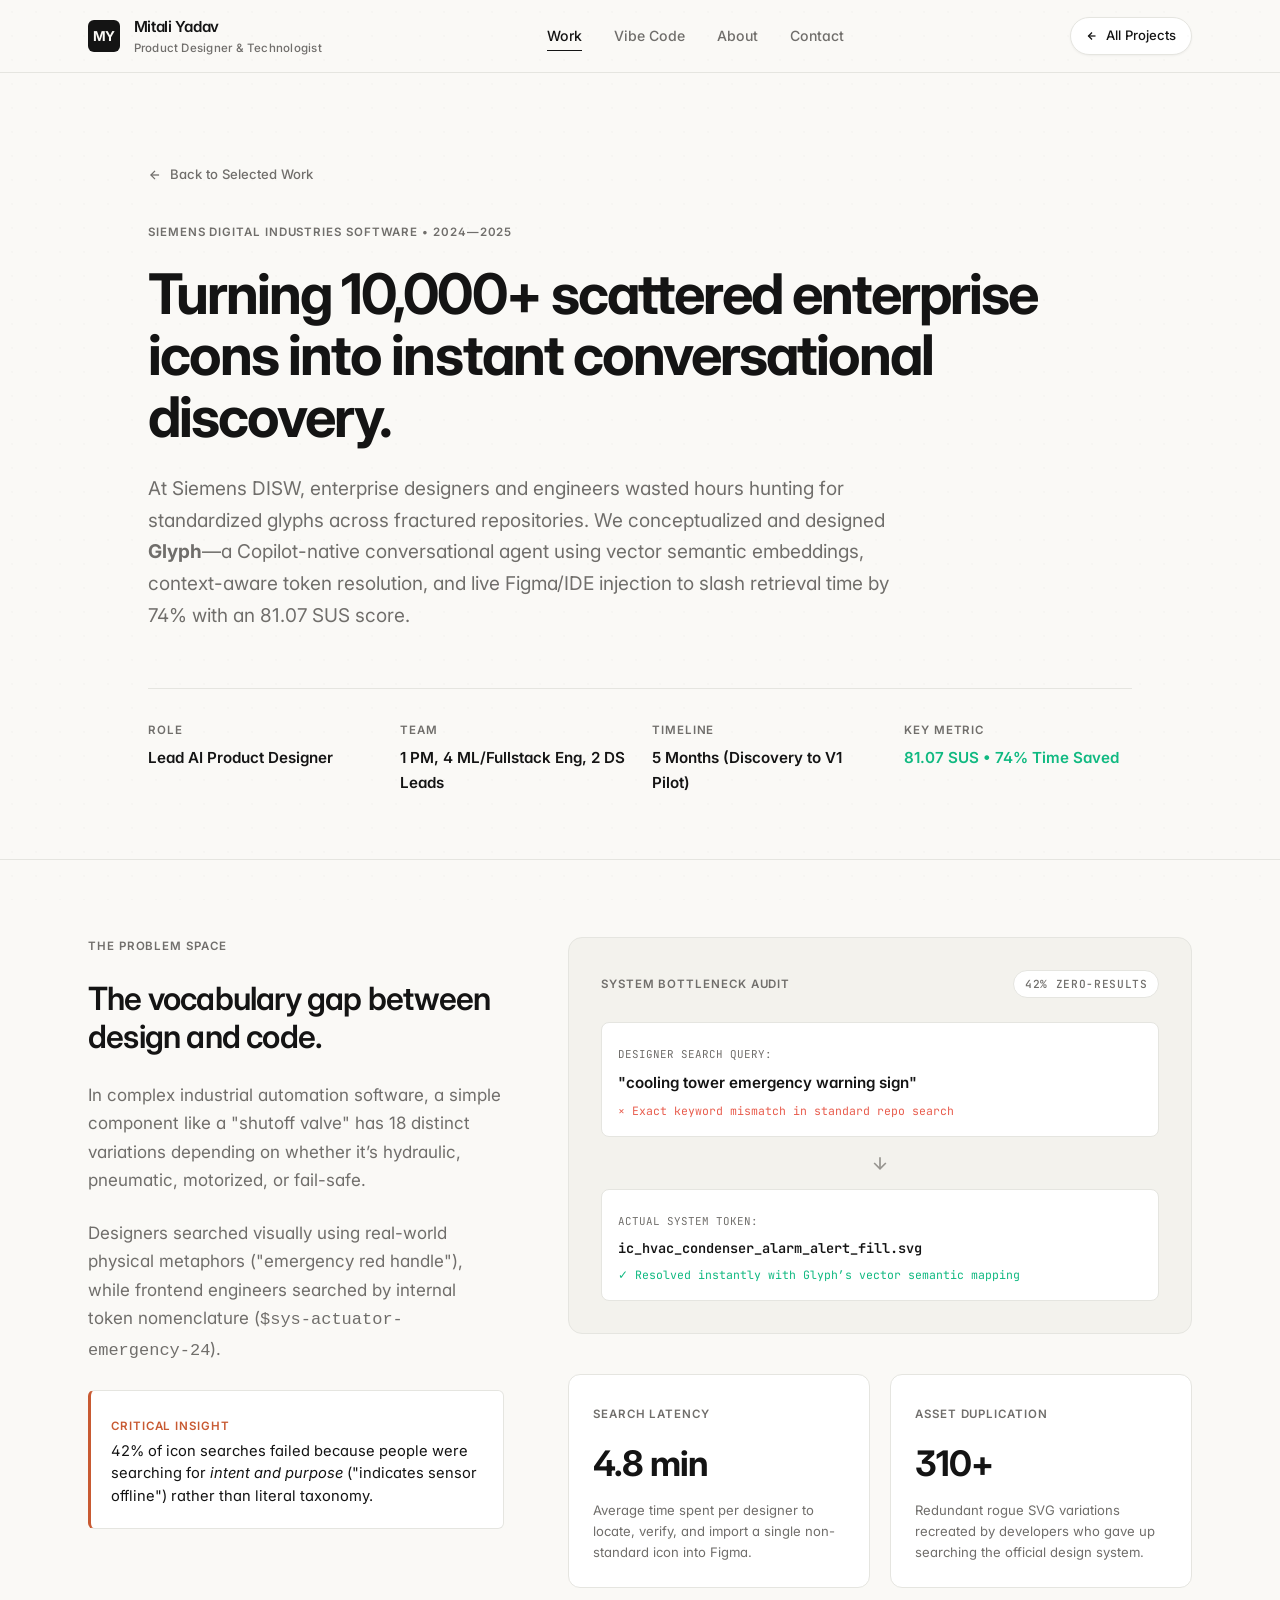
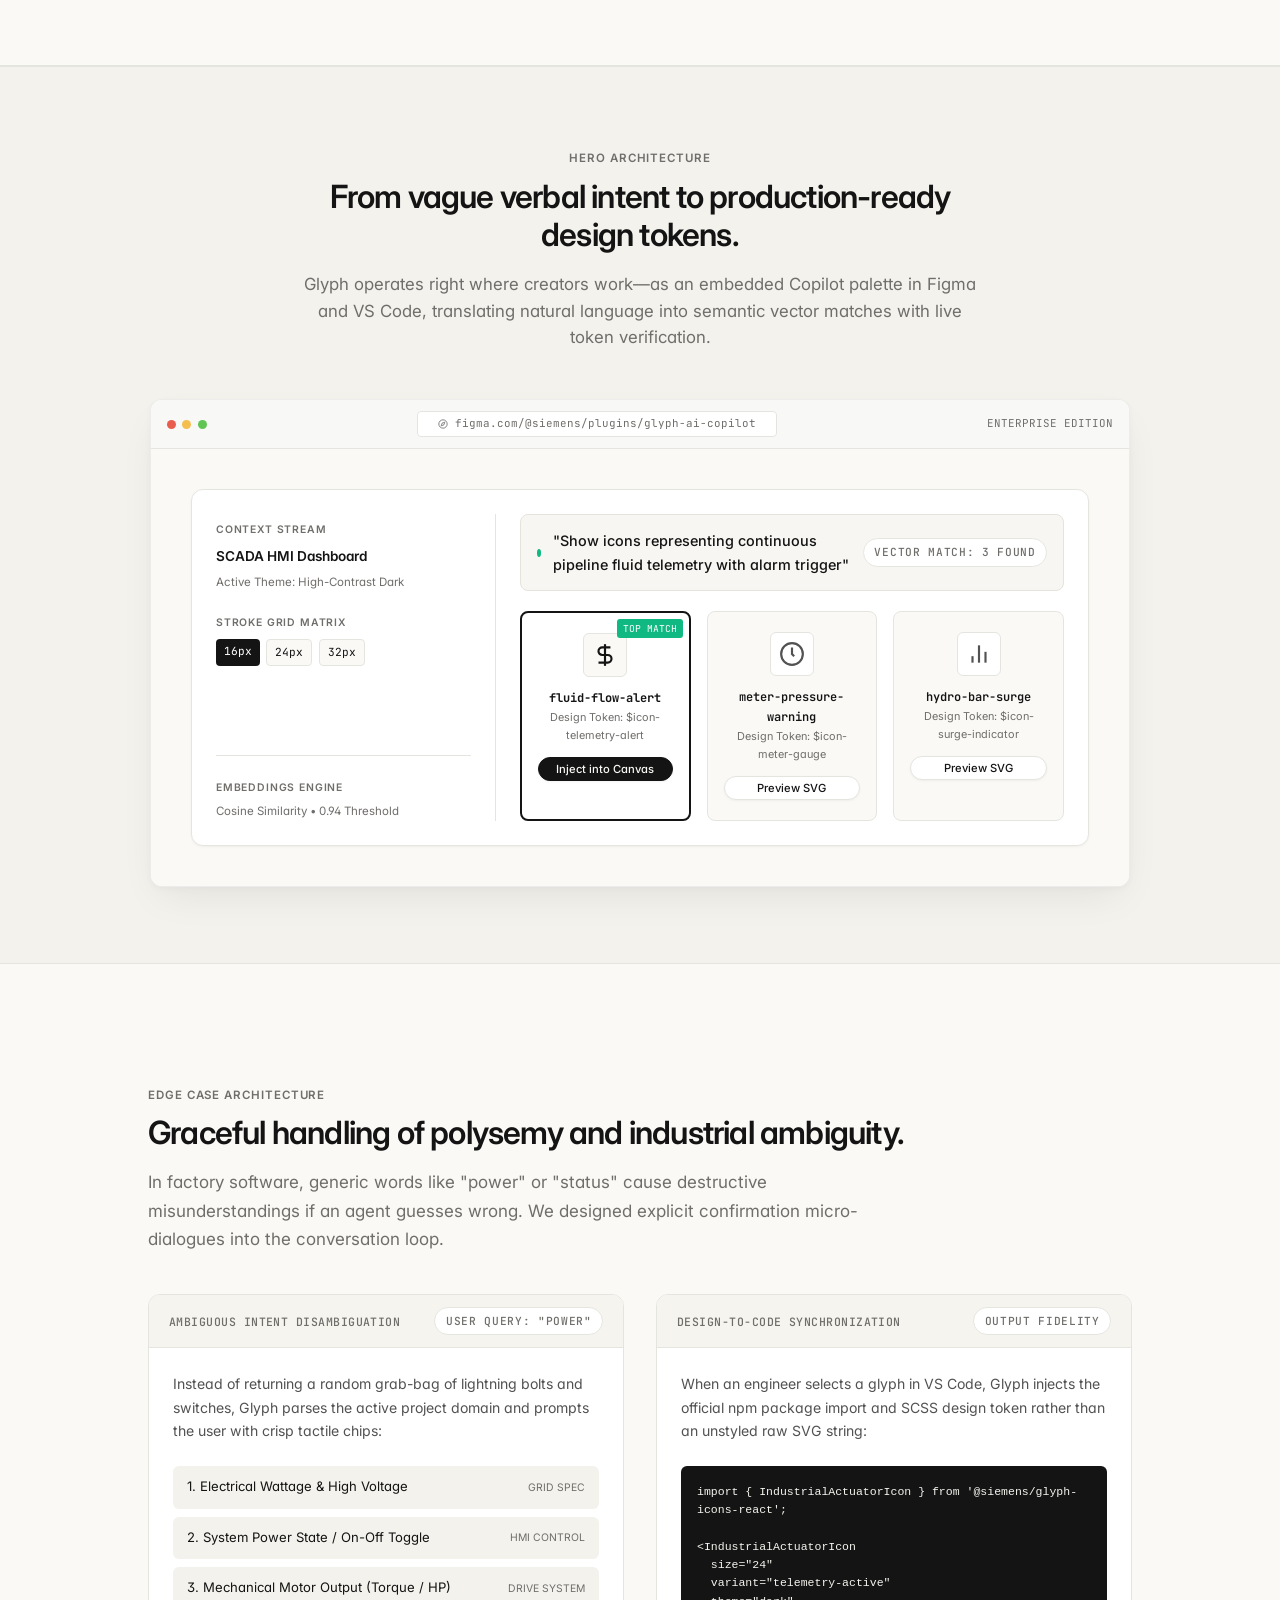
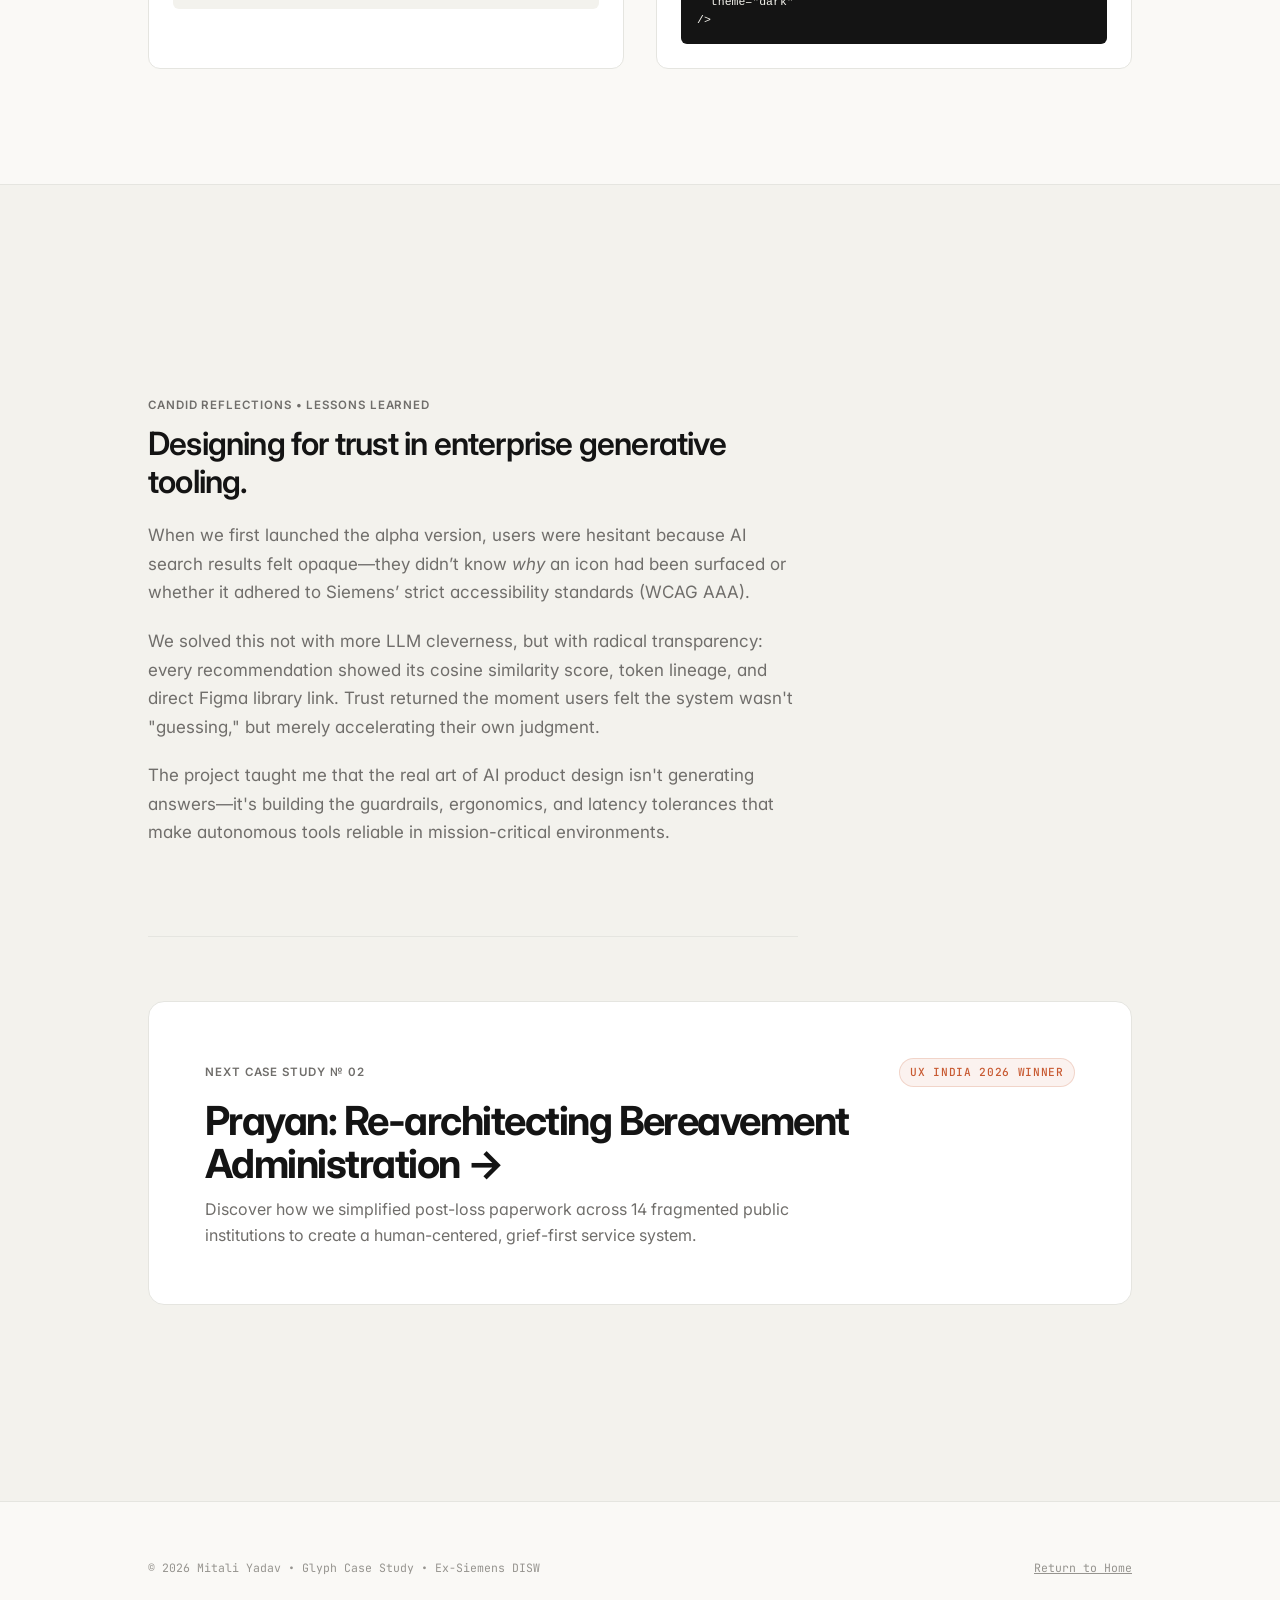
==== glyph.html @ 3bcb95fa "Initial commit: Portfolio website with projects and case studies" ====
<!DOCTYPE html>
<html lang="en">
<head>
  <meta charset="UTF-8">
  <meta name="viewport" content="width=device-width, initial-scale=1.0">
  <title>Glyph: AI Icon Discovery Agent — Mitali Yadav</title>
  <meta name="description" content="Editorial case study on Glyph — an enterprise conversational AI agent for Siemens Digital Industries Software design systems.">
  <link rel="stylesheet" href="styles.css">
  <link rel="preconnect" href="https://fonts.googleapis.com">
  <link rel="preconnect" href="https://fonts.gstatic.com" crossorigin>
</head>
<body>

  <!-- Site Header -->
  <header class="site-header">
    <div class="container nav-inner">
      <a href="index.html" class="brand" aria-label="Mitali Yadav Home">
        <div class="brand-monogram">MY</div>
        <div class="brand-details">
          <span class="brand-name">Mitali Yadav</span>
          <span class="brand-role">Product Designer &amp; Technologist</span>
        </div>
      </a>

      <nav aria-label="Main Navigation">
        <ul class="nav-links">
          <li><a href="index.html#work" class="nav-link active">Work</a></li>
          <li><a href="index.html#prototypes" class="nav-link">Vibe Code</a></li>
          <li><a href="index.html#about" class="nav-link">About</a></li>
          <li><a href="index.html#contact" class="nav-link">Contact</a></li>
        </ul>
      </nav>

      <div class="nav-cta-group">
        <a href="index.html#work" class="btn-pill">
          <svg width="12" height="12" viewBox="0 0 24 24" fill="none" stroke="currentColor" stroke-width="2.5"><path d="M19 12H5"></path><path d="M12 19l-7-7 7-7"></path></svg>
          All Projects
        </a>
      </div>
    </div>
  </header>

  <main>
    <!-- ========================================================================
         CASE STUDY HERO (Editorial Launch Story)
         ======================================================================== -->
    <section class="cs-hero">
      <div class="container-narrow">
        <a href="index.html#work" class="cs-breadcrumb">
          <svg width="14" height="14" viewBox="0 0 24 24" fill="none" stroke="currentColor" stroke-width="2.2"><path d="M19 12H5"></path><path d="M12 19l-7-7 7-7"></path></svg>
          Back to Selected Work
        </a>

        <div style="margin-bottom: 1.25rem;">
          <span class="micro-label">SIEMENS DIGITAL INDUSTRIES SOFTWARE &bull; 2024—2025</span>
        </div>

        <h1 class="case-study-title" style="margin-bottom: 1.5rem;">
          Turning 10,000+ scattered enterprise icons into instant conversational discovery.
        </h1>

        <p class="body-lead" style="color: var(--ink-secondary);">
          At Siemens DISW, enterprise designers and engineers wasted hours hunting for standardized glyphs across fractured repositories. 
          We conceptualized and designed <strong>Glyph</strong>—a Copilot-native conversational agent using vector semantic embeddings, 
          context-aware token resolution, and live Figma/IDE injection to slash retrieval time by 74% with an 81.07 SUS score.
        </p>

        <!-- Clean Metadata Strip -->
        <div class="cs-metadata-grid">
          <div class="cs-meta-cell">
            <span class="micro-label">Role</span>
            <span style="font-weight: 600; font-size: 0.95rem;">Lead AI Product Designer</span>
          </div>
          <div class="cs-meta-cell">
            <span class="micro-label">Team</span>
            <span style="font-weight: 600; font-size: 0.95rem;">1 PM, 4 ML/Fullstack Eng, 2 DS Leads</span>
          </div>
          <div class="cs-meta-cell">
            <span class="micro-label">Timeline</span>
            <span style="font-weight: 600; font-size: 0.95rem;">5 Months (Discovery to V1 Pilot)</span>
          </div>
          <div class="cs-meta-cell">
            <span class="micro-label">Key Metric</span>
            <span style="font-weight: 600; font-size: 0.95rem; color: #10B981;">81.07 SUS &bull; 74% Time Saved</span>
          </div>
        </div>
      </div>
    </section>

    <!-- ========================================================================
         40/60 STICKY SPLIT: THE ANATOMY OF SEARCH FRICTION
         ======================================================================== -->
    <section class="editorial-split-section">
      <div class="container">
        <div class="editorial-split-grid">
          <!-- Left Column (40%): Sticky Narrative -->
          <div class="split-sticky-narrative">
            <span class="micro-label">The Problem Space</span>
            <h2 class="section-title">The vocabulary gap between design and code.</h2>
            <p class="body-text" style="color: var(--ink-secondary);">
              In complex industrial automation software, a simple component like a "shutoff valve" has 18 distinct variations depending on whether it’s hydraulic, pneumatic, motorized, or fail-safe.
            </p>
            <p class="body-text" style="color: var(--ink-secondary);">
              Designers searched visually using real-world physical metaphors ("emergency red handle"), while frontend engineers searched by internal token nomenclature (<code>$sys-actuator-emergency-24</code>).
            </p>
            <div style="background: var(--surface); border: 1px solid var(--stroke-hairline); border-left: 3px solid var(--accent-terracotta); padding: 1.25rem; border-radius: 6px;">
              <span class="micro-label" style="color: var(--accent-terracotta); margin-bottom: 0.25rem;">CRITICAL INSIGHT</span>
              <p style="font-size: 0.92rem; color: var(--ink-primary); line-height: 1.55;">
                42% of icon searches failed because people were searching for <em>intent and purpose</em> ("indicates sensor offline") rather than literal taxonomy.
              </p>
            </div>
          </div>

          <!-- Right Column (60%): Visual Stream -->
          <div class="split-visual-stream">
            <!-- Visual Card 1: Disconnect Diagram -->
            <div style="background: var(--canvas-alt); border: 1px solid var(--stroke-hairline); border-radius: 14px; padding: 2rem;">
              <div style="display: flex; justify-content: space-between; align-items: center; margin-bottom: 1.5rem;">
                <span class="micro-label">SYSTEM BOTTLENECK AUDIT</span>
                <span class="micro-tag" style="background:#FFF;">42% ZERO-RESULTS</span>
              </div>

              <!-- Graphic Flow of Search Disconnect -->
              <div style="display: flex; flex-direction: column; gap: 1rem;">
                <div style="background: #FFFFFF; border: 1px solid var(--stroke-hairline); border-radius: 8px; padding: 1rem;">
                  <span style="font-family: var(--font-mono); font-size: 0.68rem; color: #706E6B;">DESIGNER SEARCH QUERY:</span>
                  <div style="font-size: 0.95rem; font-weight: 600; color: #141414; margin-top: 0.25rem;">"cooling tower emergency warning sign"</div>
                  <div style="font-family: var(--font-mono); font-size: 0.72rem; color: #E85D4E; margin-top: 0.4rem;">&times; Exact keyword mismatch in standard repo search</div>
                </div>

                <div style="text-align: center; color: var(--ink-tertiary);">
                  <svg width="20" height="20" viewBox="0 0 24 24" fill="none" stroke="currentColor" stroke-width="2" style="margin: 0 auto;"><path d="M12 5v14"></path><path d="M19 12l-7 7-7-7"></path></svg>
                </div>

                <div style="background: #FFFFFF; border: 1px solid var(--stroke-hairline); border-radius: 8px; padding: 1rem;">
                  <span style="font-family: var(--font-mono); font-size: 0.68rem; color: #706E6B;">ACTUAL SYSTEM TOKEN:</span>
                  <div style="font-family: var(--font-mono); font-size: 0.85rem; font-weight: 600; color: #141414; margin-top: 0.25rem;">ic_hvac_condenser_alarm_alert_fill.svg</div>
                  <div style="font-family: var(--font-mono); font-size: 0.72rem; color: #10B981; margin-top: 0.4rem;">&check; Resolved instantly with Glyph’s vector semantic mapping</div>
                </div>
              </div>
            </div>

            <!-- Visual Card 2: Research Numbers -->
            <div style="display: grid; grid-template-columns: 1fr 1fr; gap: 1.25rem;">
              <div style="background: var(--surface); border: 1px solid var(--stroke-hairline); padding: 1.5rem; border-radius: 12px;">
                <span class="micro-label">SEARCH LATENCY</span>
                <div style="font-size: 2.2rem; font-weight: 700; margin: 0.5rem 0; letter-spacing: -0.03em;">4.8 min</div>
                <p class="body-secondary" style="font-size: 0.82rem;">Average time spent per designer to locate, verify, and import a single non-standard icon into Figma.</p>
              </div>

              <div style="background: var(--surface); border: 1px solid var(--stroke-hairline); padding: 1.5rem; border-radius: 12px;">
                <span class="micro-label">ASSET DUPLICATION</span>
                <div style="font-size: 2.2rem; font-weight: 700; margin: 0.5rem 0; letter-spacing: -0.03em;">310+</div>
                <p class="body-secondary" style="font-size: 0.82rem;">Redundant rogue SVG variations recreated by developers who gave up searching the official design system.</p>
              </div>
            </div>
          </div>
        </div>
      </div>
    </section>

    <!-- ========================================================================
         WIDE CINEMATIC SHOWCASE: THE GLYPH CONVERSATIONAL WORKFLOW
         ======================================================================== -->
    <section class="cinematic-showcase">
      <div class="container">
        <div style="text-align: center; max-width: 68ch; margin: 0 auto 3rem auto;">
          <span class="micro-label">HERO ARCHITECTURE</span>
          <h2 class="section-title" style="margin-top: 0.5rem; margin-bottom: 1rem;">
            From vague verbal intent to production-ready design tokens.
          </h2>
          <p class="body-secondary" style="font-size: 1.05rem;">
            Glyph operates right where creators work—as an embedded Copilot palette in Figma and VS Code, translating natural language into semantic vector matches with live token verification.
          </p>
        </div>

        <!-- Ultra Tactile Desktop Interface Showcase -->
        <div class="mockup-canvas" style="max-width: 980px; margin: 0 auto;">
          <div class="mockup-header-bar">
            <div class="mockup-controls">
              <span class="mockup-dot" style="background:#E85D4E;"></span>
              <span class="mockup-dot" style="background:#F4BF4F;"></span>
              <span class="mockup-dot" style="background:#61C554;"></span>
            </div>
            <div class="mockup-address">
              <svg width="10" height="10" viewBox="0 0 24 24" fill="none" stroke="currentColor" stroke-width="2"><circle cx="12" cy="12" r="10"></circle><polygon points="16.24 7.76 14.12 14.12 7.76 16.24 9.88 9.88 16.24 7.76"></polygon></svg>
              figma.com/@siemens/plugins/glyph-ai-copilot
            </div>
            <span class="micro-mono" style="font-family: var(--font-mono); font-size: 0.68rem; color: #706E6B;">ENTERPRISE EDITION</span>
          </div>

          <div class="mockup-body" style="padding: 2.5rem; background: #FAF9F6;">
            <!-- App Interior -->
            <div style="display: grid; grid-template-columns: 280px 1fr; gap: 1.5rem; background: #FFFFFF; border: 1px solid var(--stroke-hairline); border-radius: 12px; padding: 1.5rem; box-shadow: var(--shadow-sm);">
              
              <!-- Left Sidebar: Filter & Token Specs -->
              <div style="border-right: 1px solid var(--stroke-hairline); padding-right: 1.5rem; display: flex; flex-direction: column; gap: 1.25rem;">
                <div>
                  <span class="micro-label" style="font-size: 0.65rem;">CONTEXT STREAM</span>
                  <div style="font-size: 0.85rem; font-weight: 600; margin-top: 0.25rem;">SCADA HMI Dashboard</div>
                  <span style="font-size: 0.72rem; color: #706E6B;">Active Theme: High-Contrast Dark</span>
                </div>

                <div style="display: flex; flex-direction: column; gap: 0.5rem;">
                  <span class="micro-label" style="font-size: 0.65rem;">STROKE GRID MATRIX</span>
                  <div style="display: flex; gap: 0.4rem;">
                    <span style="padding: 0.2rem 0.5rem; background: #141414; color: #FFF; border-radius: 4px; font-family: var(--font-mono); font-size: 0.7rem;">16px</span>
                    <span style="padding: 0.2rem 0.5rem; background: #FAF9F6; border: 1px solid var(--stroke-hairline); border-radius: 4px; font-family: var(--font-mono); font-size: 0.7rem;">24px</span>
                    <span style="padding: 0.2rem 0.5rem; background: #FAF9F6; border: 1px solid var(--stroke-hairline); border-radius: 4px; font-family: var(--font-mono); font-size: 0.7rem;">32px</span>
                  </div>
                </div>

                <div style="margin-top: auto; padding-top: 1rem; border-top: 1px solid var(--stroke-hairline);">
                  <span class="micro-label" style="font-size: 0.65rem;">EMBEDDINGS ENGINE</span>
                  <p style="font-size: 0.72rem; color: #706E6B; margin-top: 0.2rem;">Cosine Similarity &bull; 0.94 Threshold</p>
                </div>
              </div>

              <!-- Main Results Canvas -->
              <div style="display: flex; flex-direction: column; gap: 1.25rem;">
                <!-- Conversational Prompt Bar -->
                <div style="background: #F7F6F2; border: 1px solid #E4E3DC; border-radius: 8px; padding: 0.85rem 1rem; display: flex; align-items: center; justify-content: space-between;">
                  <div style="display: flex; align-items: center; gap: 0.75rem;">
                    <span style="width: 8px; height: 8px; border-radius: 50%; background: #10B981;"></span>
                    <span style="font-size: 0.9rem; font-weight: 500;">"Show icons representing continuous pipeline fluid telemetry with alarm trigger"</span>
                  </div>
                  <span class="micro-tag" style="background:#FFF;">Vector Match: 3 Found</span>
                </div>

                <!-- Live Results Row -->
                <div style="display: grid; grid-template-columns: repeat(3, 1fr); gap: 1rem;">
                  <!-- Result 1 -->
                  <div style="background: #FFFFFF; border: 2px solid #141414; border-radius: 8px; padding: 1.25rem 1rem; display: flex; flex-direction: column; align-items: center; text-align: center; gap: 0.75rem; position: relative;">
                    <span style="position: absolute; top: 6px; right: 6px; font-family: var(--font-mono); font-size: 0.6rem; background: #10B981; color: #FFF; padding: 0.1rem 0.35rem; border-radius: 3px;">TOP MATCH</span>
                    <div style="width: 44px; height: 44px; display: grid; place-items: center; background: #FAF9F6; border-radius: 6px; border: 1px solid var(--stroke-hairline);">
                      <svg width="26" height="26" viewBox="0 0 24 24" fill="none" stroke="#141414" stroke-width="2"><path d="M12 2v20"></path><path d="M17 5H9.5a3.5 3.5 0 0 0 0 7h5a3.5 3.5 0 0 1 0 7H6"></path></svg>
                    </div>
                    <div>
                      <div style="font-family: var(--font-mono); font-size: 0.75rem; font-weight: 700;">fluid-flow-alert</div>
                      <div style="font-size: 0.68rem; color: #706E6B;">Design Token: $icon-telemetry-alert</div>
                    </div>
                    <button class="btn-pill btn-pill-dark" style="font-size: 0.7rem; padding: 0.25rem 0.6rem; width: 100%; justify-content: center;">
                      Inject into Canvas
                    </button>
                  </div>

                  <!-- Result 2 -->
                  <div style="background: #FAF9F6; border: 1px solid var(--stroke-hairline); border-radius: 8px; padding: 1.25rem 1rem; display: flex; flex-direction: column; align-items: center; text-align: center; gap: 0.75rem;">
                    <div style="width: 44px; height: 44px; display: grid; place-items: center; background: #FFFFFF; border-radius: 6px; border: 1px solid var(--stroke-hairline);">
                      <svg width="26" height="26" viewBox="0 0 24 24" fill="none" stroke="#525252" stroke-width="2"><circle cx="12" cy="12" r="10"></circle><polyline points="12 6 12 12 14 14"></polyline></svg>
                    </div>
                    <div>
                      <div style="font-family: var(--font-mono); font-size: 0.75rem; font-weight: 600;">meter-pressure-warning</div>
                      <div style="font-size: 0.68rem; color: #706E6B;">Design Token: $icon-meter-gauge</div>
                    </div>
                    <button class="btn-pill" style="font-size: 0.7rem; padding: 0.25rem 0.6rem; width: 100%; justify-content: center;">
                      Preview SVG
                    </button>
                  </div>

                  <!-- Result 3 -->
                  <div style="background: #FAF9F6; border: 1px solid var(--stroke-hairline); border-radius: 8px; padding: 1.25rem 1rem; display: flex; flex-direction: column; align-items: center; text-align: center; gap: 0.75rem;">
                    <div style="width: 44px; height: 44px; display: grid; place-items: center; background: #FFFFFF; border-radius: 6px; border: 1px solid var(--stroke-hairline);">
                      <svg width="26" height="26" viewBox="0 0 24 24" fill="none" stroke="#525252" stroke-width="2"><path d="M18 20V10"></path><path d="M12 20V4"></path><path d="M6 20v-6"></path></svg>
                    </div>
                    <div>
                      <div style="font-family: var(--font-mono); font-size: 0.75rem; font-weight: 600;">hydro-bar-surge</div>
                      <div style="font-size: 0.68rem; color: #706E6B;">Design Token: $icon-surge-indicator</div>
                    </div>
                    <button class="btn-pill" style="font-size: 0.7rem; padding: 0.25rem 0.6rem; width: 100%; justify-content: center;">
                      Preview SVG
                    </button>
                  </div>
                </div>
              </div>

            </div>
          </div>
        </div>
      </div>
    </section>

    <!-- ========================================================================
         2-UP COMPARISON GRID: EDGE CASES & DISAMBIGUATION
         ======================================================================== -->
    <section class="section-spacing">
      <div class="container-narrow">
        <span class="micro-label">EDGE CASE ARCHITECTURE</span>
        <h2 class="section-title" style="margin-top: 0.5rem; margin-bottom: 1rem;">
          Graceful handling of polysemy and industrial ambiguity.
        </h2>
        <p class="body-text" style="color: var(--ink-secondary); margin-bottom: 2.5rem;">
          In factory software, generic words like "power" or "status" cause destructive misunderstandings if an agent guesses wrong. We designed explicit confirmation micro-dialogues into the conversation loop.
        </p>

        <div class="comparison-grid">
          <!-- Comparison 1: Polysemy Prompt -->
          <div class="comparison-card">
            <div class="comparison-header">
              <span>AMBIGUOUS INTENT DISAMBIGUATION</span>
              <span class="micro-tag" style="background:#FFF;">USER QUERY: "POWER"</span>
            </div>
            <div class="comparison-body">
              <p style="font-size: 0.88rem; color: #525252;">
                Instead of returning a random grab-bag of lightning bolts and switches, Glyph parses the active project domain and prompts the user with crisp tactile chips:
              </p>
              <div style="display: flex; flex-direction: column; gap: 0.5rem; margin-top: 0.5rem;">
                <div style="padding: 0.65rem 0.85rem; background: var(--canvas-alt); border-radius: 6px; font-size: 0.82rem; display: flex; justify-content: space-between; align-items: center;">
                  <span>1. Electrical Wattage &amp; High Voltage</span>
                  <span class="micro-mono" style="font-size: 0.65rem; color: #706E6B;">GRID SPEC</span>
                </div>
                <div style="padding: 0.65rem 0.85rem; background: var(--canvas-alt); border-radius: 6px; font-size: 0.82rem; display: flex; justify-content: space-between; align-items: center;">
                  <span>2. System Power State / On-Off Toggle</span>
                  <span class="micro-mono" style="font-size: 0.65rem; color: #706E6B;">HMI CONTROL</span>
                </div>
                <div style="padding: 0.65rem 0.85rem; background: var(--canvas-alt); border-radius: 6px; font-size: 0.82rem; display: flex; justify-content: space-between; align-items: center;">
                  <span>3. Mechanical Motor Output (Torque / HP)</span>
                  <span class="micro-mono" style="font-size: 0.65rem; color: #706E6B;">DRIVE SYSTEM</span>
                </div>
              </div>
            </div>
          </div>

          <!-- Comparison 2: Instant Code Token Injection -->
          <div class="comparison-card">
            <div class="comparison-header">
              <span>DESIGN-TO-CODE SYNCHRONIZATION</span>
              <span class="micro-tag" style="background:#FFF;">OUTPUT FIDELITY</span>
            </div>
            <div class="comparison-body">
              <p style="font-size: 0.88rem; color: #525252;">
                When an engineer selects a glyph in VS Code, Glyph injects the official npm package import and SCSS design token rather than an unstyled raw SVG string:
              </p>
              <div style="background: #141414; color: #F5F4EE; padding: 1rem; border-radius: 6px; font-family: var(--font-mono); font-size: 0.72rem; line-height: 1.5; margin-top: 0.5rem;">
                <code>import { IndustrialActuatorIcon } from '@siemens/glyph-icons-react';<br><br>&lt;IndustrialActuatorIcon<br>&nbsp;&nbsp;size="24"<br>&nbsp;&nbsp;variant="telemetry-active"<br>&nbsp;&nbsp;theme="dark"<br>/&gt;</code>
              </div>
            </div>
          </div>
        </div>
      </div>
    </section>

    <!-- ========================================================================
         OUTRO & CANDID REFLECTION
         ======================================================================== -->
    <section class="section-spacing border-t-hairline" style="background: var(--canvas-alt);">
      <div class="container-narrow">
        <div class="cs-outro-reflection">
          <span class="micro-label">CANDID REFLECTIONS &bull; LESSONS LEARNED</span>
          <h2 class="section-title" style="margin-top: 0.5rem; margin-bottom: 1.25rem;">
            Designing for trust in enterprise generative tooling.
          </h2>
          <p class="body-text" style="color: var(--ink-secondary); margin-bottom: 1.25rem;">
            When we first launched the alpha version, users were hesitant because AI search results felt opaque—they didn’t know <em>why</em> an icon had been surfaced or whether it adhered to Siemens’ strict accessibility standards (WCAG AAA).
          </p>
          <p class="body-text" style="color: var(--ink-secondary); margin-bottom: 1.25rem;">
            We solved this not with more LLM cleverness, but with radical transparency: every recommendation showed its cosine similarity score, token lineage, and direct Figma library link. Trust returned the moment users felt the system wasn't "guessing," but merely accelerating their own judgment.
          </p>
          <p class="body-text" style="color: var(--ink-secondary);">
            The project taught me that the real art of AI product design isn't generating answers—it's building the guardrails, ergonomics, and latency tolerances that make autonomous tools reliable in mission-critical environments.
          </p>
        </div>

        <!-- Seamless Next Project Card -->
        <a href="prayan.html" class="next-project-link">
          <div style="display: flex; justify-content: space-between; align-items: baseline; margin-bottom: 0.75rem;">
            <span class="micro-label">NEXT CASE STUDY № 02</span>
            <span class="micro-tag" style="background: rgba(200, 90, 50, 0.08); border-color: rgba(200, 90, 50, 0.2); color: #C85A32;">UX INDIA 2026 WINNER</span>
          </div>
          <h3 class="display-title" style="font-size: clamp(1.75rem, 3.5vw, 2.5rem); margin-bottom: 0.75rem;">
            Prayan: Re-architecting Bereavement Administration &rarr;
          </h3>
          <p class="body-secondary" style="font-size: 1rem; max-width: 60ch;">
            Discover how we simplified post-loss paperwork across 14 fragmented public institutions to create a human-centered, grief-first service system.
          </p>
        </a>
      </div>
    </section>
  </main>

  <!-- Site Footer -->
  <footer class="contact-section" style="padding-top: 3.5rem; padding-bottom: 3.5rem;">
    <div class="container-narrow">
      <div class="colophon-bar" style="margin-top: 0;">
        <div>
          <span>&copy; 2026 Mitali Yadav &bull; Glyph Case Study &bull; Ex-Siemens DISW</span>
        </div>
        <div>
          <a href="index.html" style="text-decoration: underline;">Return to Home</a>
        </div>
      </div>
    </div>
  </footer>

  <script src="script.js"></script>
</body>
</html>
---- styles.css ----
/* ==========================================================================
   MITALI YADAV — DESIGN PORTFOLIO
   Design System & Editorial Typography
   Aesthetic DNA: Shivani Matlapudi, Kailash B, Daksh Mewati
   ========================================================================== */

@import url('https://fonts.googleapis.com/css2?family=Inter:wght@300;400;500;600;700&family=JetBrains+Mono:wght@400;500&display=swap');

/* --- Custom Properties & Tokens --- */
:root {
  /* Palette: Warm editorial monograph */
  --canvas: #FAF9F6;
  --canvas-alt: #F3F2ED;
  --surface: #FFFFFF;
  --surface-tint: #F5F4EE;
  --surface-elevated: #FFFFFF;
  
  --ink-primary: #141414;
  --ink-secondary: #706E6B;
  --ink-tertiary: #96948F;
  --stroke-hairline: #E5E5E0;
  --stroke-subtle: #ECEBE6;
  --stroke-dark: #2B2A27;

  /* Accent highlights */
  --accent-terracotta: #C85A32;
  --accent-terracotta-subtle: rgba(200, 90, 50, 0.08);
  --accent-emerald: #10B981;
  --accent-emerald-subtle: rgba(16, 185, 129, 0.12);
  --accent-warm-sand: #EDEAE2;

  /* Typography */
  --font-sans: 'Inter', -apple-system, BlinkMacSystemFont, "Segoe UI", Roboto, sans-serif;
  --font-mono: 'JetBrains Mono', ui-monospace, SFMono-Regular, monospace;
  
  /* Font feature settings as specified: geometric alternate glyphs */
  --font-features: 'cv02', 'cv03', 'cv04', 'cv11', 'ss01';

  /* Shadows: Tactile, soft ambient elevation */
  --shadow-sm: 0 1px 3px rgba(20, 20, 20, 0.03), 0 1px 2px rgba(20, 20, 20, 0.02);
  --shadow-md: 0 8px 24px -6px rgba(20, 20, 20, 0.05), 0 2px 6px -1px rgba(20, 20, 20, 0.02);
  --shadow-lg: 0 20px 48px -12px rgba(20, 20, 20, 0.08), 0 4px 12px -2px rgba(20, 20, 20, 0.03);
  --shadow-tactile: 0 24px 60px -16px rgba(20, 20, 20, 0.09), 0 2px 8px rgba(20, 20, 20, 0.03);

  /* Transitions */
  --ease-spring: cubic-bezier(0.16, 1, 0.3, 1);
  --ease-smooth: cubic-bezier(0.25, 0.1, 0.25, 1);

  /* Layout */
  --max-width: 1200px;
  --content-width: 1080px;
  --prose-width: 65ch;
  --section-spacing: 120px;
}

/* --- Base & Reset --- */
*, *::before, *::after {
  box-sizing: border-box;
  margin: 0;
  padding: 0;
}

html {
  font-family: var(--font-sans);
  font-feature-settings: var(--font-features);
  background-color: var(--canvas);
  color: var(--ink-primary);
  line-height: 1.65;
  font-size: 16px;
  -webkit-font-smoothing: antialiased;
  -moz-osx-font-smoothing: grayscale;
  scroll-behavior: smooth;
  text-rendering: optimizeLegibility;
}

body {
  min-height: 100vh;
  display: flex;
  flex-direction: column;
  background-color: var(--canvas);
  position: relative;
  overflow-x: hidden;
}

/* Subtle editorial paper grain texture */
body::before {
  content: "";
  position: fixed;
  top: 0;
  left: 0;
  width: 100%;
  height: 100%;
  pointer-events: none;
  background-image: radial-gradient(rgba(20, 20, 20, 0.015) 1px, transparent 0);
  background-size: 24px 24px;
  z-index: 9999;
}

img, svg {
  display: block;
  max-width: 100%;
}

a {
  color: inherit;
  text-decoration: none;
  transition: color 0.18s var(--ease-smooth);
}

button {
  font-family: inherit;
  font-feature-settings: var(--font-features);
  background: none;
  border: none;
  cursor: pointer;
}

/* --- Typographic Hierarchy --- */
h1, h2, h3, h4, h5, h6 {
  font-weight: 600;
  color: var(--ink-primary);
  line-height: 1.15;
}

.display-title {
  font-size: clamp(2.75rem, 5.5vw, 4.25rem);
  font-weight: 700;
  letter-spacing: -0.038em;
  line-height: 1.08;
  color: var(--ink-primary);
}

.case-study-title {
  font-size: clamp(2.25rem, 4.5vw, 3.5rem);
  font-weight: 700;
  letter-spacing: -0.035em;
  line-height: 1.1;
  color: var(--ink-primary);
}

.section-title {
  font-size: clamp(1.6rem, 2.5vw, 2.1rem);
  font-weight: 600;
  letter-spacing: -0.025em;
  line-height: 1.2;
}

.sub-title {
  font-size: clamp(1.2rem, 1.8vw, 1.45rem);
  font-weight: 500;
  letter-spacing: -0.02em;
  line-height: 1.35;
}

.body-lead {
  font-size: 1.1875rem;
  line-height: 1.68;
  color: var(--ink-primary);
  max-width: var(--prose-width);
}

.body-text {
  font-size: 1.0625rem;
  line-height: 1.68;
  color: var(--ink-primary);
  max-width: var(--prose-width);
}

.body-secondary {
  font-size: 0.95rem;
  line-height: 1.6;
  color: var(--ink-secondary);
}

/* Uppercase Micro-mono labels (Kailash B / Shivani Matlapudi DNA) */
.micro-label {
  font-family: var(--font-sans);
  font-size: 0.72rem;
  font-weight: 600;
  text-transform: uppercase;
  letter-spacing: 0.08em;
  color: var(--ink-secondary);
  display: inline-flex;
  align-items: center;
  gap: 0.5rem;
}

.micro-tag {
  font-family: var(--font-mono);
  font-size: 0.7rem;
  font-weight: 500;
  text-transform: uppercase;
  letter-spacing: 0.06em;
  color: var(--ink-secondary);
  background: var(--surface-tint);
  border: 1px solid var(--stroke-hairline);
  padding: 0.25rem 0.65rem;
  border-radius: 9999px;
  white-space: nowrap;
}

/* Hairline borders & utility */
.border-b-hairline {
  border-bottom: 1px solid var(--stroke-hairline);
}

.border-t-hairline {
  border-top: 1px solid var(--stroke-hairline);
}

/* --- Container & Layout --- */
.container {
  width: 100%;
  max-width: var(--max-width);
  margin-left: auto;
  margin-right: auto;
  padding-left: clamp(1.25rem, 4vw, 3rem);
  padding-right: clamp(1.25rem, 4vw, 3rem);
}

.container-narrow {
  width: 100%;
  max-width: var(--content-width);
  margin-left: auto;
  margin-right: auto;
  padding-left: clamp(1.25rem, 4vw, 3rem);
  padding-right: clamp(1.25rem, 4vw, 3rem);
}

.section-spacing {
  padding-top: clamp(4rem, 9vw, 7.5rem);
  padding-bottom: clamp(4rem, 9vw, 7.5rem);
}

/* --- Top Navigation --- */
.site-header {
  position: sticky;
  top: 0;
  z-index: 100;
  background-color: rgba(250, 249, 246, 0.88);
  backdrop-filter: blur(12px);
  -webkit-backdrop-filter: blur(12px);
  border-bottom: 1px solid var(--stroke-hairline);
  transition: all 0.2s var(--ease-smooth);
}

.nav-inner {
  display: flex;
  align-items: center;
  justify-content: space-between;
  height: 4.5rem;
}

.brand {
  display: flex;
  align-items: center;
  gap: 0.85rem;
}

.brand-monogram {
  width: 2rem;
  height: 2rem;
  border-radius: 6px;
  background: var(--ink-primary);
  color: var(--canvas);
  display: grid;
  place-items: center;
  font-weight: 700;
  font-size: 0.85rem;
  letter-spacing: -0.03em;
  transition: transform 0.2s var(--ease-spring);
}

.brand:hover .brand-monogram {
  transform: rotate(-3deg) scale(1.05);
}

.brand-details {
  display: flex;
  flex-direction: column;
}

.brand-name {
  font-size: 0.95rem;
  font-weight: 600;
  letter-spacing: -0.02em;
  color: var(--ink-primary);
}

.brand-role {
  font-size: 0.72rem;
  font-weight: 500;
  color: var(--ink-secondary);
  letter-spacing: 0.02em;
}

.nav-links {
  display: flex;
  align-items: center;
  gap: 2rem;
  list-style: none;
}

.nav-link {
  font-size: 0.88rem;
  font-weight: 500;
  color: var(--ink-secondary);
  position: relative;
  padding: 0.4rem 0;
  transition: color 0.18s ease;
}

.nav-link:hover,
.nav-link.active {
  color: var(--ink-primary);
}

.nav-link.active::after {
  content: "";
  position: absolute;
  bottom: 0;
  left: 0;
  width: 100%;
  height: 1.5px;
  background-color: var(--ink-primary);
}

.nav-cta-group {
  display: flex;
  align-items: center;
  gap: 1.25rem;
}

.btn-pill {
  display: inline-flex;
  align-items: center;
  gap: 0.5rem;
  padding: 0.45rem 0.95rem;
  border-radius: 9999px;
  font-size: 0.82rem;
  font-weight: 500;
  border: 1px solid var(--stroke-hairline);
  background-color: var(--surface);
  color: var(--ink-primary);
  box-shadow: var(--shadow-sm);
  transition: all 0.2s var(--ease-spring);
}

.btn-pill:hover {
  background-color: var(--canvas-alt);
  border-color: #D6D5CF;
  transform: translateY(-1px);
  box-shadow: var(--shadow-md);
}

.btn-pill-dark {
  background-color: var(--ink-primary);
  color: var(--canvas);
  border-color: var(--ink-primary);
}

.btn-pill-dark:hover {
  background-color: #262626;
  border-color: #262626;
  color: #FFFFFF;
}

/* Status indicator pill */
.status-pill {
  display: inline-flex;
  align-items: center;
  gap: 0.45rem;
  padding: 0.3rem 0.75rem;
  border-radius: 9999px;
  background-color: var(--accent-emerald-subtle);
  border: 1px solid rgba(16, 185, 129, 0.2);
  font-size: 0.72rem;
  font-weight: 500;
  color: #065F46;
}

.status-dot {
  width: 6px;
  height: 6px;
  border-radius: 50%;
  background-color: var(--accent-emerald);
  position: relative;
}

.status-dot::after {
  content: "";
  position: absolute;
  top: 50%;
  left: 50%;
  transform: translate(-50%, -50%);
  width: 10px;
  height: 10px;
  border-radius: 50%;
  background-color: var(--accent-emerald);
  opacity: 0.4;
  animation: pulse-ring 2.4s cubic-bezier(0.215, 0.61, 0.355, 1) infinite;
}

@keyframes pulse-ring {
  0% { transform: translate(-50%, -50%) scale(0.6); opacity: 0.8; }
  70% { transform: translate(-50%, -50%) scale(2.2); opacity: 0; }
  100% { transform: translate(-50%, -50%) scale(2.2); opacity: 0; }
}

/* --- Hero Section --- */
.hero-section {
  padding-top: clamp(4.5rem, 8vw, 7.5rem);
  padding-bottom: clamp(3.5rem, 7vw, 6rem);
  border-bottom: 1px solid var(--stroke-hairline);
}

.hero-meta-strip {
  display: flex;
  align-items: center;
  gap: 1.25rem;
  margin-bottom: 2rem;
  flex-wrap: wrap;
}

.hero-content {
  display: flex;
  flex-direction: column;
  gap: 1.75rem;
}

.hero-lead-text {
  font-size: clamp(1.125rem, 1.6vw, 1.35rem);
  line-height: 1.6;
  color: var(--ink-secondary);
  max-width: 62ch;
  font-weight: 400;
}

.hero-lead-text strong {
  color: var(--ink-primary);
  font-weight: 500;
}

.hero-actions {
  display: flex;
  align-items: center;
  gap: 1.25rem;
  margin-top: 0.75rem;
  flex-wrap: wrap;
}

/* Past experience tickers / micro proof bar */
.experience-proof-bar {
  margin-top: 3.5rem;
  padding-top: 2rem;
  border-top: 1px solid var(--stroke-hairline);
  display: flex;
  align-items: baseline;
  justify-content: space-between;
  gap: 2rem;
  flex-wrap: wrap;
}

.proof-group {
  display: flex;
  align-items: center;
  gap: 2rem;
  flex-wrap: wrap;
}

.proof-item {
  display: flex;
  flex-direction: column;
  gap: 0.2rem;
}

.proof-label {
  font-family: var(--font-mono);
  font-size: 0.68rem;
  color: var(--ink-tertiary);
  letter-spacing: 0.08em;
  text-transform: uppercase;
}

.proof-val {
  font-size: 0.88rem;
  font-weight: 600;
  color: var(--ink-primary);
  letter-spacing: -0.01em;
}

/* --- Section Headers --- */
.section-header-block {
  display: flex;
  align-items: flex-end;
  justify-content: space-between;
  margin-bottom: 3.5rem;
  flex-wrap: wrap;
  gap: 1.5rem;
}

.section-header-left {
  display: flex;
  flex-direction: column;
  gap: 0.65rem;
}

.section-counter {
  font-family: var(--font-mono);
  font-size: 0.75rem;
  color: var(--ink-secondary);
}

/* --- Selected Work Showcase Cards --- */
.work-grid {
  display: flex;
  flex-direction: column;
  gap: clamp(4rem, 7vw, 6.5rem);
}

.work-card {
  display: flex;
  flex-direction: column;
  background-color: var(--surface);
  border: 1px solid var(--stroke-hairline);
  border-radius: 18px;
  overflow: hidden;
  transition: transform 0.35s var(--ease-spring), box-shadow 0.35s var(--ease-spring), border-color 0.35s ease;
  position: relative;
}

.work-card:hover {
  transform: translateY(-4px);
  box-shadow: var(--shadow-tactile);
  border-color: #D8D6CE;
}

/* Tactile Backdrop & Canvas */
.work-card-media {
  background-color: var(--canvas-alt);
  padding: clamp(1.75rem, 4.5vw, 3.75rem);
  border-bottom: 1px solid var(--stroke-hairline);
  display: flex;
  align-items: center;
  justify-content: center;
  position: relative;
  overflow: hidden;
  min-height: 420px;
}

/* Subtle corner badge for craft indicator */
.craft-badge {
  position: absolute;
  top: 1.25rem;
  left: 1.5rem;
  z-index: 10;
  background: rgba(255, 255, 255, 0.85);
  backdrop-filter: blur(8px);
  border: 1px solid var(--stroke-hairline);
  padding: 0.3rem 0.75rem;
  border-radius: 9999px;
  font-family: var(--font-mono);
  font-size: 0.7rem;
  letter-spacing: 0.04em;
  color: var(--ink-secondary);
}

.work-card-content {
  padding: clamp(2rem, 4vw, 3rem);
  display: grid;
  grid-template-columns: 1.35fr 1fr;
  gap: 2.5rem;
  background-color: var(--surface);
}

@media (max-width: 900px) {
  .work-card-content {
    grid-template-columns: 1fr;
    gap: 1.75rem;
  }
}

.work-card-info {
  display: flex;
  flex-direction: column;
  gap: 0.85rem;
}

.work-card-title {
  font-size: clamp(1.6rem, 2.3vw, 2.1rem);
  font-weight: 600;
  letter-spacing: -0.028em;
  line-height: 1.2;
}

.work-card-desc {
  font-size: 1.02rem;
  color: var(--ink-secondary);
  line-height: 1.62;
  max-width: 55ch;
}

.work-card-metrics {
  display: flex;
  flex-direction: column;
  justify-content: space-between;
  gap: 1.5rem;
  padding-left: clamp(0rem, 2vw, 2rem);
  border-left: 1px solid var(--stroke-hairline);
}

@media (max-width: 900px) {
  .work-card-metrics {
    border-left: none;
    padding-left: 0;
    border-top: 1px solid var(--stroke-hairline);
    padding-top: 1.5rem;
  }
}

.metrics-row {
  display: grid;
  grid-template-columns: repeat(2, 1fr);
  gap: 1.25rem;
}

.metric-item {
  display: flex;
  flex-direction: column;
  gap: 0.2rem;
}

.metric-number {
  font-size: 1.45rem;
  font-weight: 700;
  letter-spacing: -0.03em;
  color: var(--ink-primary);
  font-feature-settings: 'tnum';
}

.metric-label {
  font-size: 0.72rem;
  color: var(--ink-secondary);
  letter-spacing: 0.04em;
  text-transform: uppercase;
}

.work-card-action {
  display: flex;
  align-items: center;
  justify-content: flex-end;
}

.link-arrow {
  display: inline-flex;
  align-items: center;
  gap: 0.5rem;
  font-size: 0.88rem;
  font-weight: 600;
  color: var(--ink-primary);
  letter-spacing: -0.01em;
  transition: transform 0.2s var(--ease-spring);
}

.link-arrow svg {
  transition: transform 0.2s var(--ease-spring);
}

.work-card:hover .link-arrow svg {
  transform: translateX(4px);
}

/* --- Tactile Mockup Containers & Device Frames --- */
.mockup-canvas {
  width: 100%;
  max-width: 860px;
  background: var(--surface);
  border-radius: 12px;
  border: 1px solid rgba(20, 20, 20, 0.08);
  box-shadow: 0 16px 40px -10px rgba(20, 20, 20, 0.08), 0 2px 6px rgba(20, 20, 20, 0.03);
  overflow: hidden;
  position: relative;
}

/* Chrome browser / app top bar */
.mockup-header-bar {
  display: flex;
  align-items: center;
  justify-content: space-between;
  padding: 0.7rem 1rem;
  background: #F8F8F6;
  border-bottom: 1px solid var(--stroke-hairline);
}

.mockup-controls {
  display: flex;
  align-items: center;
  gap: 0.4rem;
}

.mockup-dot {
  width: 9px;
  height: 9px;
  border-radius: 50%;
  background-color: #E2E1DC;
}

.mockup-address {
  font-family: var(--font-mono);
  font-size: 0.68rem;
  color: var(--ink-secondary);
  background: #FFFFFF;
  border: 1px solid var(--stroke-hairline);
  padding: 0.18rem 1.25rem;
  border-radius: 4px;
  display: flex;
  align-items: center;
  gap: 0.4rem;
}

.mockup-body {
  padding: 1.25rem;
  background: #FFFFFF;
}

/* Mobile Device Frame for CRM */
.mobile-frame {
  width: 290px;
  height: 560px;
  background: #FFFFFF;
  border-radius: 36px;
  border: 7px solid #1E1E1E;
  box-shadow: 0 24px 50px -12px rgba(20, 20, 20, 0.18), 0 0 0 1px rgba(0, 0, 0, 0.06);
  position: relative;
  overflow: hidden;
  display: flex;
  flex-direction: column;
}

.mobile-notch {
  width: 100px;
  height: 18px;
  background: #1E1E1E;
  border-radius: 0 0 12px 12px;
  position: absolute;
  top: 0;
  left: 50%;
  transform: translateX(-50%);
  z-index: 20;
}

.mobile-screen {
  flex: 1;
  background: #FAF9F6;
  padding: 2rem 1rem 1rem 1rem;
  display: flex;
  flex-direction: column;
  overflow-y: auto;
}

/* Service Document Frame for Prayan */
.document-slate {
  width: 100%;
  max-width: 680px;
  background: #FFFFFF;
  border: 1px solid var(--stroke-hairline);
  box-shadow: 0 18px 45px -12px rgba(20, 20, 20, 0.09);
  padding: 2.5rem clamp(1.5rem, 4vw, 3rem);
  border-radius: 6px;
  position: relative;
}

.document-slate::before {
  content: "";
  position: absolute;
  top: 0;
  left: 0;
  right: 0;
  height: 4px;
  background: linear-gradient(90deg, #C85A32 0%, #D88E68 100%);
  border-radius: 6px 6px 0 0;
}

/* --- Vibe Coded / AI Prototypes Grid --- */
.prototypes-grid {
  display: grid;
  grid-template-columns: repeat(auto-fit, minmax(320px, 1fr));
  gap: 2rem;
}

.prototype-card {
  background: var(--surface);
  border: 1px solid var(--stroke-hairline);
  border-radius: 14px;
  padding: 2rem;
  display: flex;
  flex-direction: column;
  gap: 1.25rem;
  transition: all 0.25s var(--ease-spring);
  position: relative;
}

.prototype-card:hover {
  transform: translateY(-3px);
  box-shadow: var(--shadow-md);
  border-color: #D6D4CD;
}

.prototype-visual-preview {
  height: 180px;
  border-radius: 8px;
  background: var(--canvas-alt);
  border: 1px solid var(--stroke-hairline);
  display: flex;
  align-items: center;
  justify-content: center;
  position: relative;
  overflow: hidden;
}

.prototype-title {
  font-size: 1.25rem;
  font-weight: 600;
  letter-spacing: -0.02em;
}

/* --- Curiosity Pool / Selected Writing --- */
.writing-list {
  display: flex;
  flex-direction: column;
}

.writing-item {
  display: grid;
  grid-template-columns: 80px 1fr 140px;
  align-items: center;
  gap: 2rem;
  padding: 1.4rem 0;
  border-bottom: 1px solid var(--stroke-hairline);
  transition: all 0.2s ease;
}

@media (max-width: 680px) {
  .writing-item {
    grid-template-columns: 1fr;
    gap: 0.5rem;
  }
}

.writing-item:hover .writing-title {
  color: var(--accent-terracotta);
  transform: translateX(4px);
}

.writing-index {
  font-family: var(--font-mono);
  font-size: 0.75rem;
  color: var(--ink-tertiary);
}

.writing-title {
  font-size: 1.05rem;
  font-weight: 500;
  letter-spacing: -0.015em;
  color: var(--ink-primary);
  transition: transform 0.2s var(--ease-spring), color 0.2s ease;
}

.writing-meta {
  font-family: var(--font-mono);
  font-size: 0.72rem;
  color: var(--ink-secondary);
  text-align: right;
}

@media (max-width: 680px) {
  .writing-meta {
    text-align: left;
  }
}

/* --- About & Philosophy Monograph --- */
.about-monograph {
  display: grid;
  grid-template-columns: 1fr 1.6fr;
  gap: 5rem;
  align-items: start;
}

@media (max-width: 900px) {
  .about-monograph {
    grid-template-columns: 1fr;
    gap: 2.5rem;
  }
}

.about-sticky-side {
  position: sticky;
  top: 6rem;
  display: flex;
  flex-direction: column;
  gap: 1.5rem;
}

.about-avatar-card {
  background: var(--canvas-alt);
  border: 1px solid var(--stroke-hairline);
  border-radius: 12px;
  padding: 1.5rem;
  display: flex;
  flex-direction: column;
  gap: 1rem;
}

.about-avatar-img {
  width: 100%;
  aspect-ratio: 4/5;
  object-fit: cover;
  border-radius: 8px;
  background-color: #E7E6E0;
}

.about-body-column {
  display: flex;
  flex-direction: column;
  gap: 2.5rem;
}

.philosophy-card {
  padding: 1.75rem;
  border-radius: 12px;
  background: var(--surface);
  border: 1px solid var(--stroke-hairline);
  box-shadow: var(--shadow-sm);
  display: flex;
  flex-direction: column;
  gap: 0.75rem;
}

.philosophy-title {
  font-size: 1.15rem;
  font-weight: 600;
  letter-spacing: -0.02em;
}

/* --- Contact & Footer --- */
.contact-section {
  background-color: var(--canvas);
  border-top: 1px solid var(--stroke-hairline);
  padding-top: clamp(4rem, 8vw, 7rem);
  padding-bottom: clamp(3rem, 6vw, 5rem);
}

.contact-box {
  background-color: var(--surface);
  border: 1px solid var(--stroke-hairline);
  border-radius: 20px;
  padding: clamp(2.5rem, 6vw, 4.5rem);
  display: flex;
  flex-direction: column;
  gap: 2.5rem;
  box-shadow: var(--shadow-md);
  position: relative;
  overflow: hidden;
}

.contact-email-hero {
  font-size: clamp(1.75rem, 3.8vw, 2.75rem);
  font-weight: 700;
  letter-spacing: -0.035em;
  color: var(--ink-primary);
  display: inline-flex;
  align-items: center;
  gap: 1rem;
  cursor: pointer;
  width: fit-content;
  transition: color 0.2s ease;
}

.contact-email-hero:hover {
  color: var(--accent-terracotta);
}

.copy-badge {
  font-family: var(--font-mono);
  font-size: 0.72rem;
  letter-spacing: 0.04em;
  text-transform: uppercase;
  padding: 0.3rem 0.65rem;
  border-radius: 9999px;
  background: var(--canvas-alt);
  border: 1px solid var(--stroke-hairline);
  color: var(--ink-secondary);
  font-weight: 500;
  vertical-align: middle;
}

.social-links-grid {
  display: flex;
  align-items: center;
  gap: 1.75rem;
  flex-wrap: wrap;
  padding-top: 1.5rem;
  border-top: 1px solid var(--stroke-hairline);
}

.social-link {
  font-size: 0.92rem;
  font-weight: 500;
  color: var(--ink-secondary);
  display: inline-flex;
  align-items: center;
  gap: 0.4rem;
  transition: color 0.18s ease;
}

.social-link:hover {
  color: var(--ink-primary);
}

.colophon-bar {
  margin-top: 4rem;
  display: flex;
  align-items: center;
  justify-content: space-between;
  gap: 1.5rem;
  flex-wrap: wrap;
  font-family: var(--font-mono);
  font-size: 0.72rem;
  color: var(--ink-tertiary);
}

/* ==========================================================================
   CASE STUDY EDITORIAL SYSTEM (40/60 sticky splits, wide hero, 2-up comparison)
   ========================================================================== */
.cs-hero {
  padding-top: clamp(4rem, 7vw, 6.5rem);
  padding-bottom: clamp(3rem, 5vw, 4.5rem);
  border-bottom: 1px solid var(--stroke-hairline);
}

.cs-breadcrumb {
  display: inline-flex;
  align-items: center;
  gap: 0.5rem;
  font-size: 0.82rem;
  color: var(--ink-secondary);
  margin-bottom: 2rem;
  font-weight: 500;
}

.cs-breadcrumb:hover {
  color: var(--ink-primary);
}

.cs-metadata-grid {
  display: grid;
  grid-template-columns: repeat(auto-fit, minmax(160px, 1fr));
  gap: 1.5rem;
  margin-top: 3.5rem;
  padding-top: 2rem;
  border-top: 1px solid var(--stroke-hairline);
}

.cs-meta-cell {
  display: flex;
  flex-direction: column;
  gap: 0.3rem;
}

/* 40/60 Sticky Split Section */
.editorial-split-section {
  padding-top: clamp(3.5rem, 6vw, 6rem);
  padding-bottom: clamp(3.5rem, 6vw, 6rem);
  border-bottom: 1px solid var(--stroke-hairline);
}

.editorial-split-grid {
  display: grid;
  grid-template-columns: 4fr 6fr;
  gap: clamp(2.5rem, 5vw, 5rem);
  align-items: start;
}

@media (max-width: 960px) {
  .editorial-split-grid {
    grid-template-columns: 1fr;
    gap: 2.5rem;
  }
}

.split-sticky-narrative {
  position: sticky;
  top: 6rem;
  display: flex;
  flex-direction: column;
  gap: 1.5rem;
}

@media (max-width: 960px) {
  .split-sticky-narrative {
    position: static;
  }
}

.split-visual-stream {
  display: flex;
  flex-direction: column;
  gap: 2.5rem;
}

/* Wide Cinematic Showcase */
.cinematic-showcase {
  background: var(--canvas-alt);
  border-top: 1px solid var(--stroke-hairline);
  border-bottom: 1px solid var(--stroke-hairline);
  padding: clamp(3rem, 6vw, 6rem) 0;
  display: flex;
  flex-direction: column;
  align-items: center;
  position: relative;
}

/* 2-Up Comparison Grid */
.comparison-grid {
  display: grid;
  grid-template-columns: 1fr 1fr;
  gap: 2rem;
  margin-top: 2rem;
}

@media (max-width: 768px) {
  .comparison-grid {
    grid-template-columns: 1fr;
  }
}

.comparison-card {
  background: var(--surface);
  border: 1px solid var(--stroke-hairline);
  border-radius: 12px;
  overflow: hidden;
  display: flex;
  flex-direction: column;
}

.comparison-header {
  padding: 0.75rem 1.25rem;
  background: var(--surface-tint);
  border-bottom: 1px solid var(--stroke-hairline);
  font-family: var(--font-mono);
  font-size: 0.72rem;
  letter-spacing: 0.04em;
  text-transform: uppercase;
  color: var(--ink-secondary);
  font-weight: 500;
  display: flex;
  align-items: center;
  justify-content: space-between;
}

.comparison-body {
  padding: 1.5rem;
  display: flex;
  flex-direction: column;
  gap: 1rem;
}

/* Outro & Next Project Strip */
.cs-outro-reflection {
  padding-top: clamp(4rem, 7vw, 6.5rem);
  padding-bottom: clamp(4rem, 7vw, 6.5rem);
  border-bottom: 1px solid var(--stroke-hairline);
  max-width: var(--prose-width);
}

.next-project-link {
  display: block;
  background: var(--surface);
  border: 1px solid var(--stroke-hairline);
  border-radius: 16px;
  padding: clamp(2rem, 5vw, 3.5rem);
  margin-top: 4rem;
  margin-bottom: 5rem;
  transition: all 0.3s var(--ease-spring);
}

.next-project-link:hover {
  transform: translateY(-3px);
  box-shadow: var(--shadow-tactile);
  border-color: #D4D3CC;
}

/* Toast Notification */
.toast-notice {
  position: fixed;
  bottom: 2rem;
  right: 2rem;
  z-index: 1000;
  background: var(--ink-primary);
  color: var(--canvas);
  padding: 0.75rem 1.25rem;
  border-radius: 9999px;
  font-size: 0.82rem;
  font-weight: 500;
  box-shadow: var(--shadow-lg);
  display: flex;
  align-items: center;
  gap: 0.5rem;
  opacity: 0;
  transform: translateY(12px);
  pointer-events: none;
  transition: all 0.25s var(--ease-spring);
}

.toast-notice.visible {
  opacity: 1;
  transform: translateY(0);
}

/* Interactive Pill Tabs */
.filter-tabs {
  display: inline-flex;
  background: var(--surface-tint);
  border: 1px solid var(--stroke-hairline);
  padding: 0.25rem;
  border-radius: 9999px;
  gap: 0.25rem;
}

.filter-btn {
  padding: 0.4rem 0.95rem;
  border-radius: 9999px;
  font-size: 0.8rem;
  font-weight: 500;
  color: var(--ink-secondary);
  transition: all 0.18s ease;
}

.filter-btn.active, .filter-btn:hover {
  background: var(--surface);
  color: var(--ink-primary);
  box-shadow: var(--shadow-sm);
}
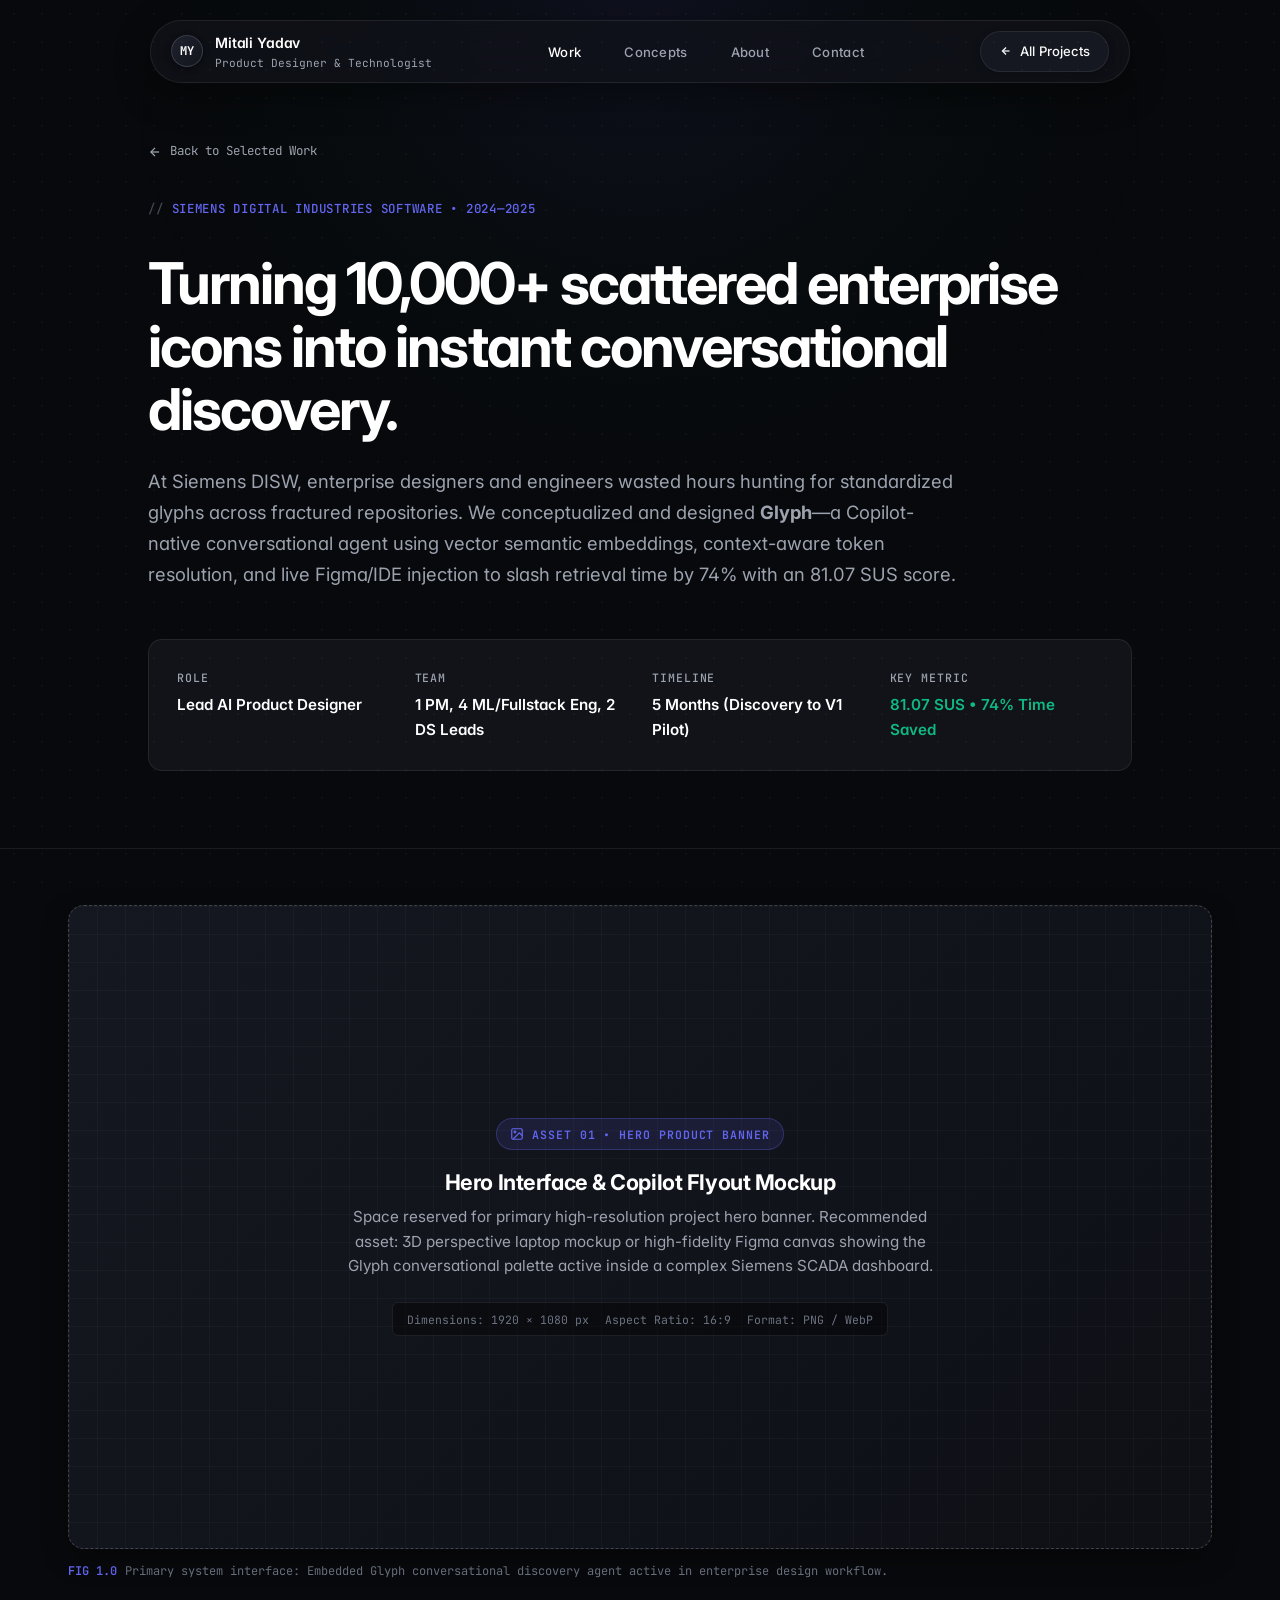
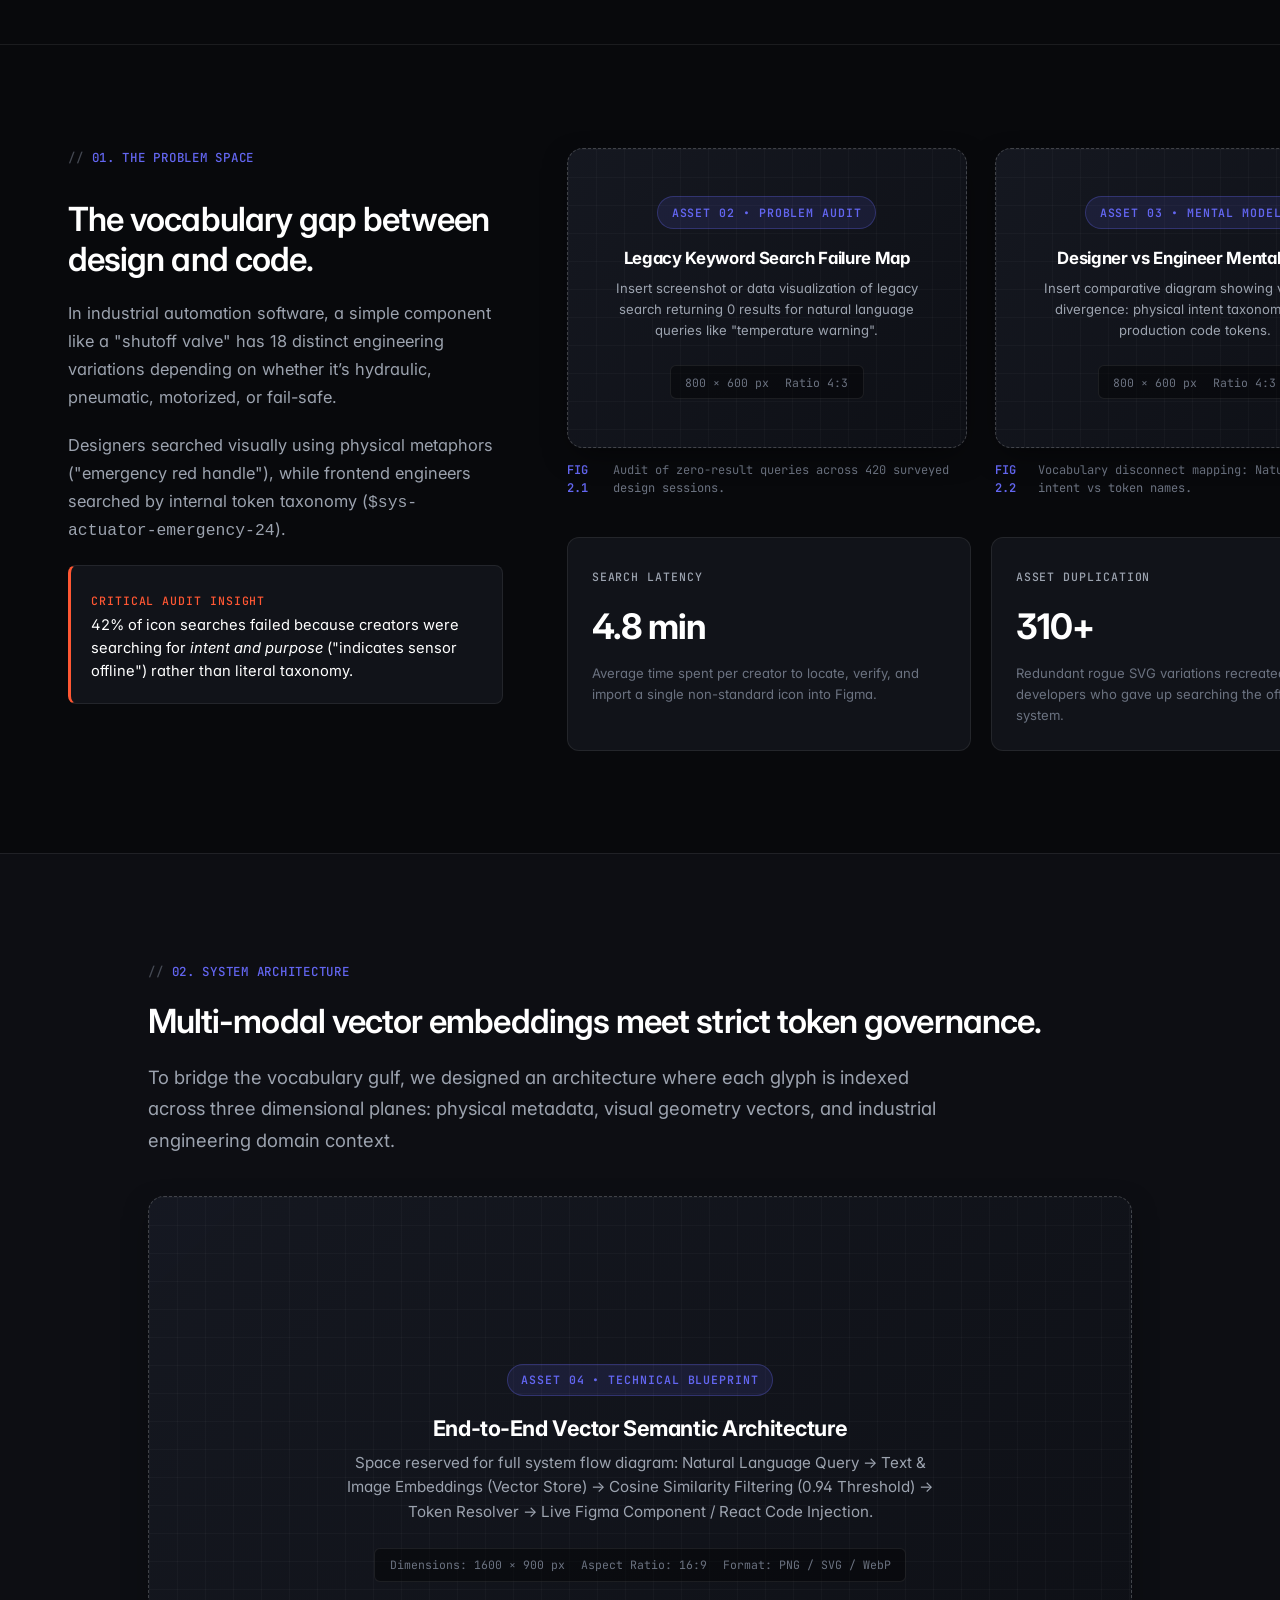
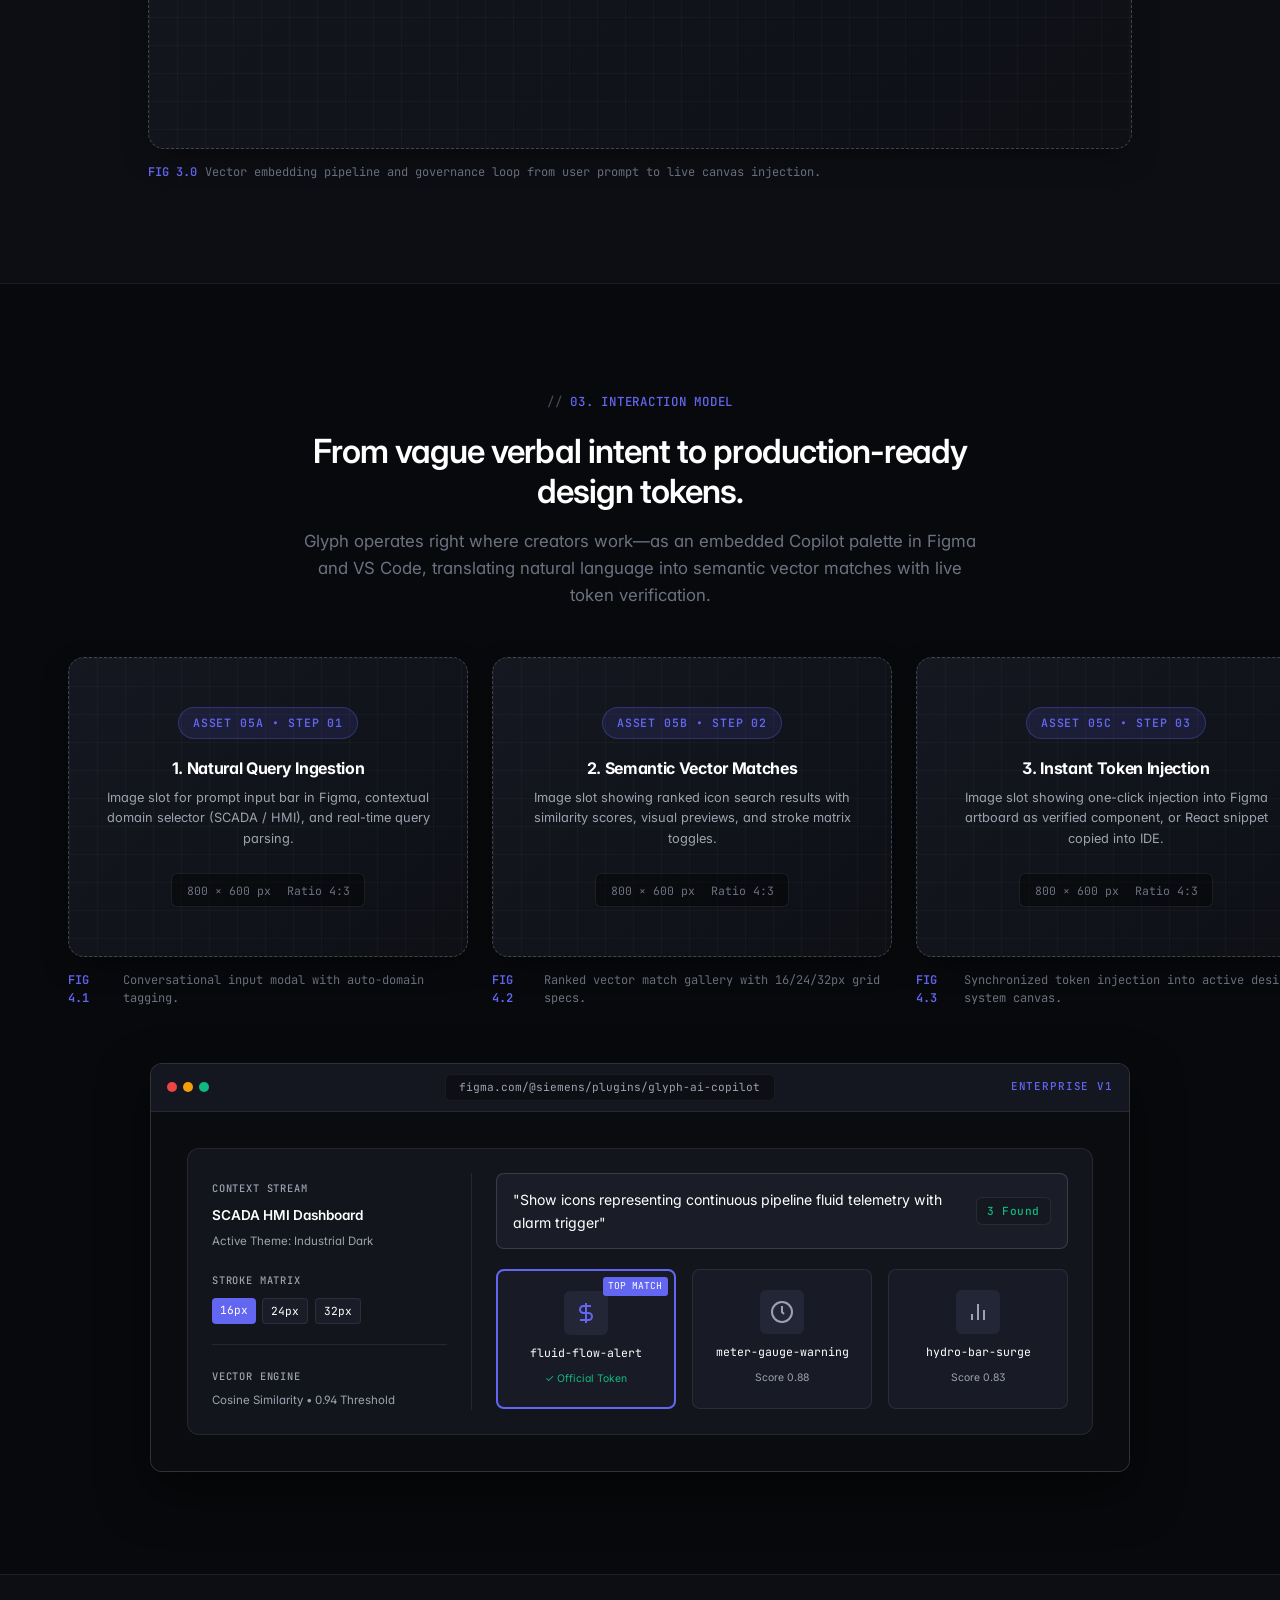
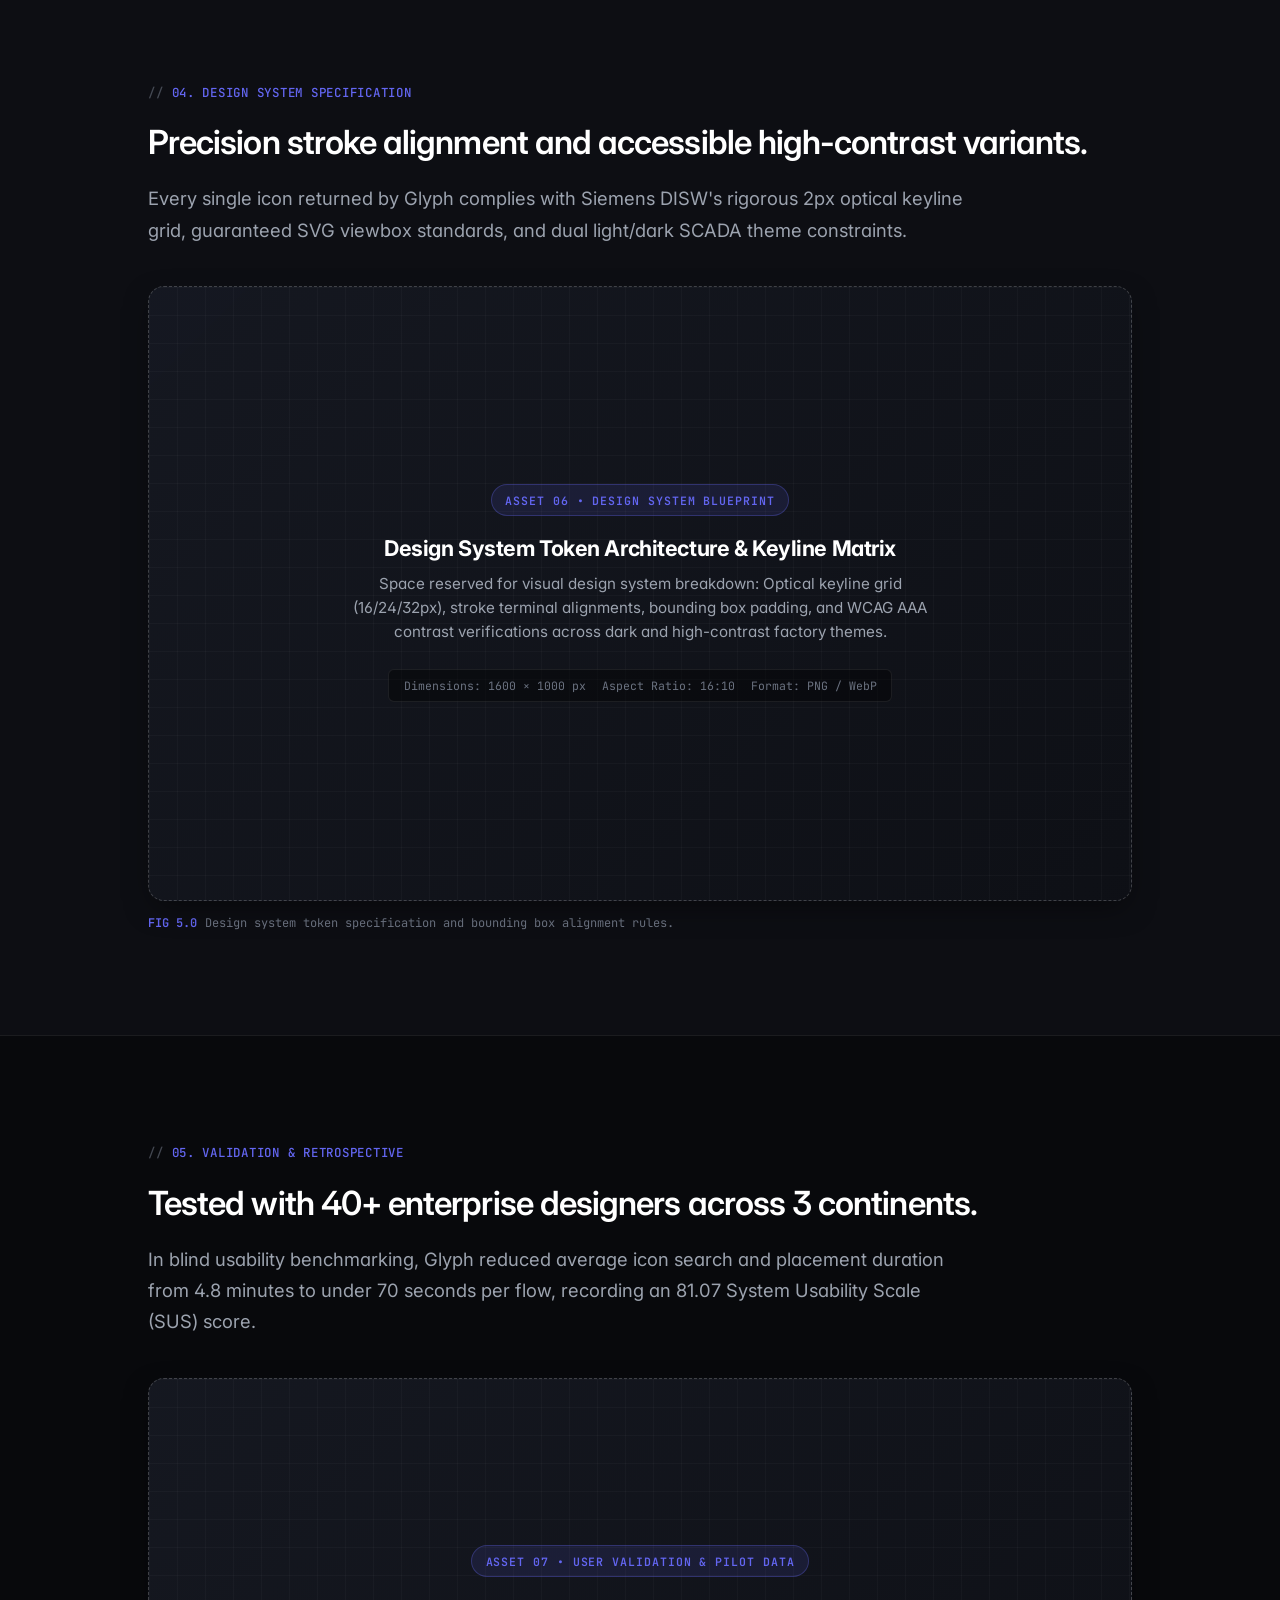
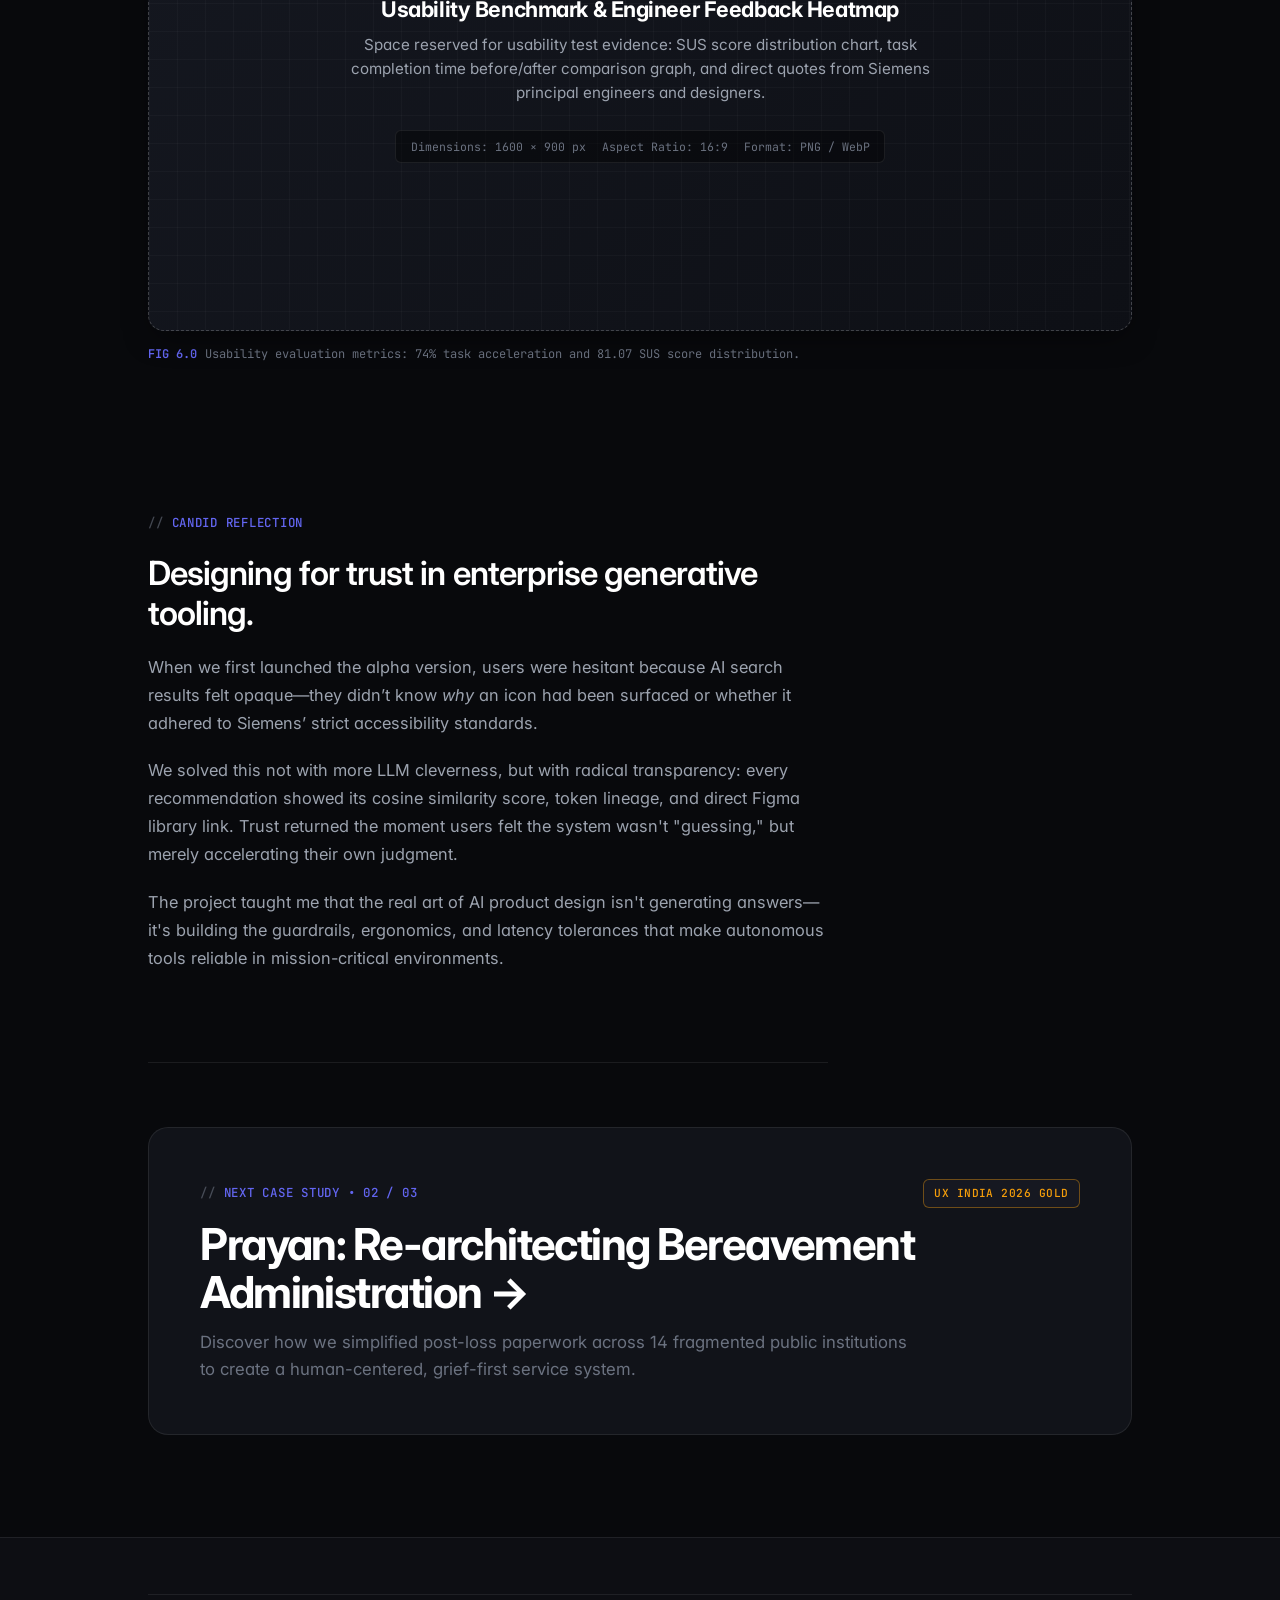
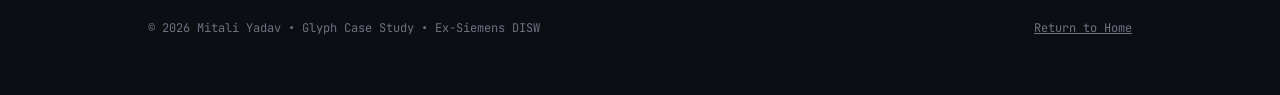
==== commit f2fd0c5c: "Revamp design system, animations, layout & case study placeholders benchmarked on Daksh Mewati & Kai" ====
--- a/glyph.html
+++ b/glyph.html
@@ -4,16 +4,18 @@
   <meta charset="UTF-8">
   <meta name="viewport" content="width=device-width, initial-scale=1.0">
   <title>Glyph: AI Icon Discovery Agent — Mitali Yadav</title>
-  <meta name="description" content="Editorial case study on Glyph — an enterprise conversational AI agent for Siemens Digital Industries Software design systems.">
+  <meta name="description" content="Editorial case study on Glyph — an enterprise conversational AI copilot for Siemens Digital Industries Software design systems.">
   <link rel="stylesheet" href="styles.css">
   <link rel="preconnect" href="https://fonts.googleapis.com">
   <link rel="preconnect" href="https://fonts.gstatic.com" crossorigin>
 </head>
 <body>
 
-  <!-- Site Header -->
+  <!-- ========================================================================
+       FLOATING PILL NAVIGATION
+       ======================================================================== -->
   <header class="site-header">
-    <div class="container nav-inner">
+    <div class="nav-inner">
       <a href="index.html" class="brand" aria-label="Mitali Yadav Home">
         <div class="brand-monogram">MY</div>
         <div class="brand-details">
@@ -25,7 +27,7 @@
       <nav aria-label="Main Navigation">
         <ul class="nav-links">
           <li><a href="index.html#work" class="nav-link active">Work</a></li>
-          <li><a href="index.html#prototypes" class="nav-link">Vibe Code</a></li>
+          <li><a href="index.html#concepts" class="nav-link">Concepts</a></li>
           <li><a href="index.html#about" class="nav-link">About</a></li>
           <li><a href="index.html#contact" class="nav-link">Contact</a></li>
         </ul>
@@ -34,7 +36,7 @@
       <div class="nav-cta-group">
         <a href="index.html#work" class="btn-pill">
           <svg width="12" height="12" viewBox="0 0 24 24" fill="none" stroke="currentColor" stroke-width="2.5"><path d="M19 12H5"></path><path d="M12 19l-7-7 7-7"></path></svg>
-          All Projects
+          <span>All Projects</span>
         </a>
       </div>
     </div>
@@ -42,130 +44,196 @@
 
   <main>
     <!-- ========================================================================
-         CASE STUDY HERO (Editorial Launch Story)
+         CASE STUDY HERO (Benchmark: Daksh Mewati & Kailash B)
          ======================================================================== -->
     <section class="cs-hero">
       <div class="container-narrow">
         <a href="index.html#work" class="cs-breadcrumb">
           <svg width="14" height="14" viewBox="0 0 24 24" fill="none" stroke="currentColor" stroke-width="2.2"><path d="M19 12H5"></path><path d="M12 19l-7-7 7-7"></path></svg>
-          Back to Selected Work
+          <span>Back to Selected Work</span>
         </a>
 
         <div style="margin-bottom: 1.25rem;">
-          <span class="micro-label">SIEMENS DIGITAL INDUSTRIES SOFTWARE &bull; 2024—2025</span>
+          <span class="section-kicker">SIEMENS DIGITAL INDUSTRIES SOFTWARE &bull; 2024—2025</span>
         </div>
 
         <h1 class="case-study-title" style="margin-bottom: 1.5rem;">
           Turning 10,000+ scattered enterprise icons into instant conversational discovery.
         </h1>
 
-        <p class="body-lead" style="color: var(--ink-secondary);">
+        <p class="body-lead">
           At Siemens DISW, enterprise designers and engineers wasted hours hunting for standardized glyphs across fractured repositories. 
           We conceptualized and designed <strong>Glyph</strong>—a Copilot-native conversational agent using vector semantic embeddings, 
           context-aware token resolution, and live Figma/IDE injection to slash retrieval time by 74% with an 81.07 SUS score.
         </p>
 
-        <!-- Clean Metadata Strip -->
+        <!-- Clean 4-Column Metadata Strip -->
         <div class="cs-metadata-grid">
           <div class="cs-meta-cell">
             <span class="micro-label">Role</span>
-            <span style="font-weight: 600; font-size: 0.95rem;">Lead AI Product Designer</span>
+            <span style="font-weight: 600; font-size: 0.95rem; color: #FFF;">Lead AI Product Designer</span>
           </div>
           <div class="cs-meta-cell">
             <span class="micro-label">Team</span>
-            <span style="font-weight: 600; font-size: 0.95rem;">1 PM, 4 ML/Fullstack Eng, 2 DS Leads</span>
+            <span style="font-weight: 600; font-size: 0.95rem; color: #FFF;">1 PM, 4 ML/Fullstack Eng, 2 DS Leads</span>
           </div>
           <div class="cs-meta-cell">
             <span class="micro-label">Timeline</span>
-            <span style="font-weight: 600; font-size: 0.95rem;">5 Months (Discovery to V1 Pilot)</span>
+            <span style="font-weight: 600; font-size: 0.95rem; color: #FFF;">5 Months (Discovery to V1 Pilot)</span>
           </div>
           <div class="cs-meta-cell">
             <span class="micro-label">Key Metric</span>
-            <span style="font-weight: 600; font-size: 0.95rem; color: #10B981;">81.07 SUS &bull; 74% Time Saved</span>
-          </div>
-        </div>
-      </div>
-    </section>
-
-    <!-- ========================================================================
-         40/60 STICKY SPLIT: THE ANATOMY OF SEARCH FRICTION
-         ======================================================================== -->
-    <section class="editorial-split-section">
+            <span style="font-weight: 600; font-size: 0.95rem; color: var(--accent-emerald);">81.07 SUS &bull; 74% Time Saved</span>
+          </div>
+        </div>
+      </div>
+    </section>
+
+    <!-- ========================================================================
+         HERO SHOWCASE PLACEHOLDER (Daksh & Kailash Style Hero Image)
+         ======================================================================== -->
+    <section class="section-spacing" style="padding-top: 3.5rem; padding-bottom: 4rem;">
+      <div class="container">
+        <!-- Asset Slot 01: Hero Product Banner -->
+        <div class="asset-placeholder aspect-16-9">
+          <div class="placeholder-badge">
+            <svg width="14" height="14" viewBox="0 0 24 24" fill="none" stroke="currentColor" stroke-width="2"><rect x="3" y="3" width="18" height="18" rx="2" ry="2"></rect><circle cx="8.5" cy="8.5" r="1.5"></circle><polyline points="21 15 16 10 5 21"></polyline></svg>
+            <span>ASSET 01 &bull; HERO PRODUCT BANNER</span>
+          </div>
+          <h3 class="placeholder-title">Hero Interface &amp; Copilot Flyout Mockup</h3>
+          <p class="placeholder-desc">
+            Space reserved for primary high-resolution project hero banner. Recommended asset: 3D perspective laptop mockup or high-fidelity Figma canvas showing the Glyph conversational palette active inside a complex Siemens SCADA dashboard.
+          </p>
+          <div class="placeholder-specs">
+            <span>Dimensions: 1920 &times; 1080 px</span>
+            <span>Aspect Ratio: 16:9</span>
+            <span>Format: PNG / WebP</span>
+          </div>
+        </div>
+        <figcaption class="cs-image-caption">
+          <span class="caption-num">FIG 1.0</span> Primary system interface: Embedded Glyph conversational discovery agent active in enterprise design workflow.
+        </figcaption>
+      </div>
+    </section>
+
+    <!-- ========================================================================
+         CHAPTER 1: THE PROBLEM SPACE & SEARCH FRICTION
+         ======================================================================== -->
+    <section class="editorial-split-section border-t-hairline">
       <div class="container">
         <div class="editorial-split-grid">
-          <!-- Left Column (40%): Sticky Narrative -->
+          
+          <!-- Sticky Narrative Column (38%) -->
           <div class="split-sticky-narrative">
-            <span class="micro-label">The Problem Space</span>
+            <span class="section-kicker">01. THE PROBLEM SPACE</span>
             <h2 class="section-title">The vocabulary gap between design and code.</h2>
-            <p class="body-text" style="color: var(--ink-secondary);">
-              In complex industrial automation software, a simple component like a "shutoff valve" has 18 distinct variations depending on whether it’s hydraulic, pneumatic, motorized, or fail-safe.
+            <p class="body-text">
+              In industrial automation software, a simple component like a "shutoff valve" has 18 distinct engineering variations depending on whether it’s hydraulic, pneumatic, motorized, or fail-safe.
             </p>
-            <p class="body-text" style="color: var(--ink-secondary);">
-              Designers searched visually using real-world physical metaphors ("emergency red handle"), while frontend engineers searched by internal token nomenclature (<code>$sys-actuator-emergency-24</code>).
+            <p class="body-text">
+              Designers searched visually using physical metaphors ("emergency red handle"), while frontend engineers searched by internal token taxonomy (<code>$sys-actuator-emergency-24</code>).
             </p>
-            <div style="background: var(--surface); border: 1px solid var(--stroke-hairline); border-left: 3px solid var(--accent-terracotta); padding: 1.25rem; border-radius: 6px;">
-              <span class="micro-label" style="color: var(--accent-terracotta); margin-bottom: 0.25rem;">CRITICAL INSIGHT</span>
-              <p style="font-size: 0.92rem; color: var(--ink-primary); line-height: 1.55;">
-                42% of icon searches failed because people were searching for <em>intent and purpose</em> ("indicates sensor offline") rather than literal taxonomy.
+            <div style="background: var(--surface); border: 1px solid var(--stroke-hairline); border-left: 3px solid var(--accent-coral); padding: 1.25rem; border-radius: 8px;">
+              <span class="micro-label" style="color: var(--accent-coral); margin-bottom: 0.25rem;">CRITICAL AUDIT INSIGHT</span>
+              <p style="font-size: 0.92rem; color: #FFF; line-height: 1.55;">
+                42% of icon searches failed because creators were searching for <em>intent and purpose</em> ("indicates sensor offline") rather than literal taxonomy.
               </p>
             </div>
           </div>
 
-          <!-- Right Column (60%): Visual Stream -->
+          <!-- Visual Stream Column (62%) -->
           <div class="split-visual-stream">
-            <!-- Visual Card 1: Disconnect Diagram -->
-            <div style="background: var(--canvas-alt); border: 1px solid var(--stroke-hairline); border-radius: 14px; padding: 2rem;">
-              <div style="display: flex; justify-content: space-between; align-items: center; margin-bottom: 1.5rem;">
-                <span class="micro-label">SYSTEM BOTTLENECK AUDIT</span>
-                <span class="micro-tag" style="background:#FFF;">42% ZERO-RESULTS</span>
-              </div>
-
-              <!-- Graphic Flow of Search Disconnect -->
-              <div style="display: flex; flex-direction: column; gap: 1rem;">
-                <div style="background: #FFFFFF; border: 1px solid var(--stroke-hairline); border-radius: 8px; padding: 1rem;">
-                  <span style="font-family: var(--font-mono); font-size: 0.68rem; color: #706E6B;">DESIGNER SEARCH QUERY:</span>
-                  <div style="font-size: 0.95rem; font-weight: 600; color: #141414; margin-top: 0.25rem;">"cooling tower emergency warning sign"</div>
-                  <div style="font-family: var(--font-mono); font-size: 0.72rem; color: #E85D4E; margin-top: 0.4rem;">&times; Exact keyword mismatch in standard repo search</div>
+            
+            <!-- Side-by-Side Asset Slots (Assets 02 & 03) -->
+            <div class="placeholder-grid-2">
+              <div>
+                <div class="asset-placeholder aspect-4-3">
+                  <div class="placeholder-badge">ASSET 02 &bull; PROBLEM AUDIT</div>
+                  <h4 class="placeholder-title" style="font-size: 1.05rem;">Legacy Keyword Search Failure Map</h4>
+                  <p class="placeholder-desc" style="font-size: 0.82rem;">
+                    Insert screenshot or data visualization of legacy search returning 0 results for natural language queries like "temperature warning".
+                  </p>
+                  <div class="placeholder-specs"><span>800 &times; 600 px</span><span>Ratio 4:3</span></div>
                 </div>
-
-                <div style="text-align: center; color: var(--ink-tertiary);">
-                  <svg width="20" height="20" viewBox="0 0 24 24" fill="none" stroke="currentColor" stroke-width="2" style="margin: 0 auto;"><path d="M12 5v14"></path><path d="M19 12l-7 7-7-7"></path></svg>
+                <figcaption class="cs-image-caption">
+                  <span class="caption-num">FIG 2.1</span> Audit of zero-result queries across 420 surveyed design sessions.
+                </figcaption>
+              </div>
+
+              <div>
+                <div class="asset-placeholder aspect-4-3">
+                  <div class="placeholder-badge">ASSET 03 &bull; MENTAL MODELS</div>
+                  <h4 class="placeholder-title" style="font-size: 1.05rem;">Designer vs Engineer Mental Model</h4>
+                  <p class="placeholder-desc" style="font-size: 0.82rem;">
+                    Insert comparative diagram showing vocabulary divergence: physical intent taxonomy versus production code tokens.
+                  </p>
+                  <div class="placeholder-specs"><span>800 &times; 600 px</span><span>Ratio 4:3</span></div>
                 </div>
-
-                <div style="background: #FFFFFF; border: 1px solid var(--stroke-hairline); border-radius: 8px; padding: 1rem;">
-                  <span style="font-family: var(--font-mono); font-size: 0.68rem; color: #706E6B;">ACTUAL SYSTEM TOKEN:</span>
-                  <div style="font-family: var(--font-mono); font-size: 0.85rem; font-weight: 600; color: #141414; margin-top: 0.25rem;">ic_hvac_condenser_alarm_alert_fill.svg</div>
-                  <div style="font-family: var(--font-mono); font-size: 0.72rem; color: #10B981; margin-top: 0.4rem;">&check; Resolved instantly with Glyph’s vector semantic mapping</div>
-                </div>
-              </div>
-            </div>
-
-            <!-- Visual Card 2: Research Numbers -->
+                <figcaption class="cs-image-caption">
+                  <span class="caption-num">FIG 2.2</span> Vocabulary disconnect mapping: Natural language intent vs token names.
+                </figcaption>
+              </div>
+            </div>
+
+            <!-- Quantitative Impact Metrics Grid -->
             <div style="display: grid; grid-template-columns: 1fr 1fr; gap: 1.25rem;">
               <div style="background: var(--surface); border: 1px solid var(--stroke-hairline); padding: 1.5rem; border-radius: 12px;">
                 <span class="micro-label">SEARCH LATENCY</span>
-                <div style="font-size: 2.2rem; font-weight: 700; margin: 0.5rem 0; letter-spacing: -0.03em;">4.8 min</div>
-                <p class="body-secondary" style="font-size: 0.82rem;">Average time spent per designer to locate, verify, and import a single non-standard icon into Figma.</p>
+                <div style="font-size: 2.2rem; font-weight: 700; margin: 0.5rem 0; letter-spacing: -0.03em; color: #FFF;">4.8 min</div>
+                <p class="body-secondary" style="font-size: 0.82rem;">Average time spent per creator to locate, verify, and import a single non-standard icon into Figma.</p>
               </div>
 
               <div style="background: var(--surface); border: 1px solid var(--stroke-hairline); padding: 1.5rem; border-radius: 12px;">
                 <span class="micro-label">ASSET DUPLICATION</span>
-                <div style="font-size: 2.2rem; font-weight: 700; margin: 0.5rem 0; letter-spacing: -0.03em;">310+</div>
+                <div style="font-size: 2.2rem; font-weight: 700; margin: 0.5rem 0; letter-spacing: -0.03em; color: #FFF;">310+</div>
                 <p class="body-secondary" style="font-size: 0.82rem;">Redundant rogue SVG variations recreated by developers who gave up searching the official design system.</p>
               </div>
             </div>
-          </div>
-        </div>
-      </div>
-    </section>
-
-    <!-- ========================================================================
-         WIDE CINEMATIC SHOWCASE: THE GLYPH CONVERSATIONAL WORKFLOW
-         ======================================================================== -->
-    <section class="cinematic-showcase">
+
+          </div>
+        </div>
+      </div>
+    </section>
+
+    <!-- ========================================================================
+         CHAPTER 2: SYSTEM ARCHITECTURE & VECTOR PIPELINE
+         ======================================================================== -->
+    <section class="section-spacing border-t-hairline" style="background: var(--canvas-alt);">
+      <div class="container-narrow">
+        <span class="section-kicker">02. SYSTEM ARCHITECTURE</span>
+        <h2 class="section-title" style="margin-top: 0.5rem; margin-bottom: 1.25rem;">
+          Multi-modal vector embeddings meet strict token governance.
+        </h2>
+        <p class="body-lead" style="margin-bottom: 2.5rem;">
+          To bridge the vocabulary gulf, we designed an architecture where each glyph is indexed across three dimensional planes: physical metadata, visual geometry vectors, and industrial engineering domain context.
+        </p>
+
+        <!-- Asset Slot 04: System Architecture Diagram -->
+        <div class="asset-placeholder aspect-16-9">
+          <div class="placeholder-badge">ASSET 04 &bull; TECHNICAL BLUEPRINT</div>
+          <h3 class="placeholder-title">End-to-End Vector Semantic Architecture</h3>
+          <p class="placeholder-desc">
+            Space reserved for full system flow diagram: Natural Language Query &rarr; Text &amp; Image Embeddings (Vector Store) &rarr; Cosine Similarity Filtering (0.94 Threshold) &rarr; Token Resolver &rarr; Live Figma Component / React Code Injection.
+          </p>
+          <div class="placeholder-specs">
+            <span>Dimensions: 1600 &times; 900 px</span>
+            <span>Aspect Ratio: 16:9</span>
+            <span>Format: PNG / SVG / WebP</span>
+          </div>
+        </div>
+        <figcaption class="cs-image-caption">
+          <span class="caption-num">FIG 3.0</span> Vector embedding pipeline and governance loop from user prompt to live canvas injection.
+        </figcaption>
+      </div>
+    </section>
+
+    <!-- ========================================================================
+         CHAPTER 3: THE EMBEDDED COPILOT WORKFLOW
+         ======================================================================== -->
+    <section class="section-spacing border-t-hairline">
       <div class="container">
         <div style="text-align: center; max-width: 68ch; margin: 0 auto 3rem auto;">
-          <span class="micro-label">HERO ARCHITECTURE</span>
+          <span class="section-kicker">03. INTERACTION MODEL</span>
           <h2 class="section-title" style="margin-top: 0.5rem; margin-bottom: 1rem;">
             From vague verbal intent to production-ready design tokens.
           </h2>
@@ -174,189 +242,210 @@
           </p>
         </div>
 
-        <!-- Ultra Tactile Desktop Interface Showcase -->
-        <div class="mockup-canvas" style="max-width: 980px; margin: 0 auto;">
-          <div class="mockup-header-bar">
-            <div class="mockup-controls">
-              <span class="mockup-dot" style="background:#E85D4E;"></span>
-              <span class="mockup-dot" style="background:#F4BF4F;"></span>
-              <span class="mockup-dot" style="background:#61C554;"></span>
-            </div>
-            <div class="mockup-address">
-              <svg width="10" height="10" viewBox="0 0 24 24" fill="none" stroke="currentColor" stroke-width="2"><circle cx="12" cy="12" r="10"></circle><polygon points="16.24 7.76 14.12 14.12 7.76 16.24 9.88 9.88 16.24 7.76"></polygon></svg>
-              figma.com/@siemens/plugins/glyph-ai-copilot
-            </div>
-            <span class="micro-mono" style="font-family: var(--font-mono); font-size: 0.68rem; color: #706E6B;">ENTERPRISE EDITION</span>
-          </div>
-
-          <div class="mockup-body" style="padding: 2.5rem; background: #FAF9F6;">
-            <!-- App Interior -->
-            <div style="display: grid; grid-template-columns: 280px 1fr; gap: 1.5rem; background: #FFFFFF; border: 1px solid var(--stroke-hairline); border-radius: 12px; padding: 1.5rem; box-shadow: var(--shadow-sm);">
-              
-              <!-- Left Sidebar: Filter & Token Specs -->
-              <div style="border-right: 1px solid var(--stroke-hairline); padding-right: 1.5rem; display: flex; flex-direction: column; gap: 1.25rem;">
-                <div>
-                  <span class="micro-label" style="font-size: 0.65rem;">CONTEXT STREAM</span>
-                  <div style="font-size: 0.85rem; font-weight: 600; margin-top: 0.25rem;">SCADA HMI Dashboard</div>
-                  <span style="font-size: 0.72rem; color: #706E6B;">Active Theme: High-Contrast Dark</span>
-                </div>
-
-                <div style="display: flex; flex-direction: column; gap: 0.5rem;">
-                  <span class="micro-label" style="font-size: 0.65rem;">STROKE GRID MATRIX</span>
-                  <div style="display: flex; gap: 0.4rem;">
-                    <span style="padding: 0.2rem 0.5rem; background: #141414; color: #FFF; border-radius: 4px; font-family: var(--font-mono); font-size: 0.7rem;">16px</span>
-                    <span style="padding: 0.2rem 0.5rem; background: #FAF9F6; border: 1px solid var(--stroke-hairline); border-radius: 4px; font-family: var(--font-mono); font-size: 0.7rem;">24px</span>
-                    <span style="padding: 0.2rem 0.5rem; background: #FAF9F6; border: 1px solid var(--stroke-hairline); border-radius: 4px; font-family: var(--font-mono); font-size: 0.7rem;">32px</span>
+        <!-- 3-Step Interactive Screen Flow (Assets 05A, 05B, 05C) -->
+        <div class="placeholder-grid-3">
+          <div>
+            <div class="asset-placeholder aspect-4-3">
+              <div class="placeholder-badge">ASSET 05A &bull; STEP 01</div>
+              <h4 class="placeholder-title" style="font-size: 1rem;">1. Natural Query Ingestion</h4>
+              <p class="placeholder-desc" style="font-size: 0.8rem;">
+                Image slot for prompt input bar in Figma, contextual domain selector (SCADA / HMI), and real-time query parsing.
+              </p>
+              <div class="placeholder-specs"><span>800 &times; 600 px</span><span>Ratio 4:3</span></div>
+            </div>
+            <figcaption class="cs-image-caption">
+              <span class="caption-num">FIG 4.1</span> Conversational input modal with auto-domain tagging.
+            </figcaption>
+          </div>
+
+          <div>
+            <div class="asset-placeholder aspect-4-3">
+              <div class="placeholder-badge">ASSET 05B &bull; STEP 02</div>
+              <h4 class="placeholder-title" style="font-size: 1rem;">2. Semantic Vector Matches</h4>
+              <p class="placeholder-desc" style="font-size: 0.8rem;">
+                Image slot showing ranked icon search results with similarity scores, visual previews, and stroke matrix toggles.
+              </p>
+              <div class="placeholder-specs"><span>800 &times; 600 px</span><span>Ratio 4:3</span></div>
+            </div>
+            <figcaption class="cs-image-caption">
+              <span class="caption-num">FIG 4.2</span> Ranked vector match gallery with 16/24/32px grid specs.
+            </figcaption>
+          </div>
+
+          <div>
+            <div class="asset-placeholder aspect-4-3">
+              <div class="placeholder-badge">ASSET 05C &bull; STEP 03</div>
+              <h4 class="placeholder-title" style="font-size: 1rem;">3. Instant Token Injection</h4>
+              <p class="placeholder-desc" style="font-size: 0.8rem;">
+                Image slot showing one-click injection into Figma artboard as verified component, or React snippet copied into IDE.
+              </p>
+              <div class="placeholder-specs"><span>800 &times; 600 px</span><span>Ratio 4:3</span></div>
+            </div>
+            <figcaption class="cs-image-caption">
+              <span class="caption-num">FIG 4.3</span> Synchronized token injection into active design system canvas.
+            </figcaption>
+          </div>
+        </div>
+
+        <!-- Tactile Live Copilot Simulator -->
+        <div style="margin-top: 3.5rem;">
+          <div class="mockup-canvas" style="max-width: 980px; margin: 0 auto;">
+            <div class="mockup-header-bar">
+              <div class="mockup-controls">
+                <span class="mockup-dot" style="background:#EF4444;"></span>
+                <span class="mockup-dot" style="background:#F59E0B;"></span>
+                <span class="mockup-dot" style="background:#10B981;"></span>
+              </div>
+              <div class="mockup-address">
+                figma.com/@siemens/plugins/glyph-ai-copilot
+              </div>
+              <span class="micro-label" style="font-size: 0.68rem; color: var(--accent-indigo);">ENTERPRISE V1</span>
+            </div>
+
+            <div class="mockup-body" style="padding: 2.25rem;">
+              <div style="display: grid; grid-template-columns: 260px 1fr; gap: 1.5rem; background: #13151D; border: 1px solid var(--stroke-hairline); border-radius: 12px; padding: 1.5rem;">
+                
+                <!-- Sidebar -->
+                <div style="border-right: 1px solid var(--stroke-hairline); padding-right: 1.5rem; display: flex; flex-direction: column; gap: 1.25rem;">
+                  <div>
+                    <span class="micro-label" style="font-size: 0.65rem;">CONTEXT STREAM</span>
+                    <div style="font-size: 0.85rem; font-weight: 600; color: #FFF; margin-top: 0.25rem;">SCADA HMI Dashboard</div>
+                    <span style="font-size: 0.72rem; color: var(--ink-secondary);">Active Theme: Industrial Dark</span>
+                  </div>
+
+                  <div style="display: flex; flex-direction: column; gap: 0.5rem;">
+                    <span class="micro-label" style="font-size: 0.65rem;">STROKE MATRIX</span>
+                    <div style="display: flex; gap: 0.4rem;">
+                      <span style="padding: 0.2rem 0.5rem; background: var(--accent-indigo); color: #FFF; border-radius: 4px; font-family: var(--font-mono); font-size: 0.7rem;">16px</span>
+                      <span style="padding: 0.2rem 0.5rem; background: #1A1D27; border: 1px solid var(--stroke-hairline); border-radius: 4px; font-family: var(--font-mono); font-size: 0.7rem; color: #FFF;">24px</span>
+                      <span style="padding: 0.2rem 0.5rem; background: #1A1D27; border: 1px solid var(--stroke-hairline); border-radius: 4px; font-family: var(--font-mono); font-size: 0.7rem; color: #FFF;">32px</span>
+                    </div>
+                  </div>
+
+                  <div style="margin-top: auto; padding-top: 1rem; border-top: 1px solid var(--stroke-hairline);">
+                    <span class="micro-label" style="font-size: 0.65rem;">VECTOR ENGINE</span>
+                    <p style="font-size: 0.72rem; color: var(--ink-secondary); margin-top: 0.2rem;">Cosine Similarity &bull; 0.94 Threshold</p>
                   </div>
                 </div>
 
-                <div style="margin-top: auto; padding-top: 1rem; border-top: 1px solid var(--stroke-hairline);">
-                  <span class="micro-label" style="font-size: 0.65rem;">EMBEDDINGS ENGINE</span>
-                  <p style="font-size: 0.72rem; color: #706E6B; margin-top: 0.2rem;">Cosine Similarity &bull; 0.94 Threshold</p>
-                </div>
-              </div>
-
-              <!-- Main Results Canvas -->
-              <div style="display: flex; flex-direction: column; gap: 1.25rem;">
-                <!-- Conversational Prompt Bar -->
-                <div style="background: #F7F6F2; border: 1px solid #E4E3DC; border-radius: 8px; padding: 0.85rem 1rem; display: flex; align-items: center; justify-content: space-between;">
-                  <div style="display: flex; align-items: center; gap: 0.75rem;">
-                    <span style="width: 8px; height: 8px; border-radius: 50%; background: #10B981;"></span>
-                    <span style="font-size: 0.9rem; font-weight: 500;">"Show icons representing continuous pipeline fluid telemetry with alarm trigger"</span>
+                <!-- Main Display -->
+                <div style="display: flex; flex-direction: column; gap: 1.25rem;">
+                  <div style="background: #1A1D27; border: 1px solid var(--stroke-subtle); border-radius: 8px; padding: 0.85rem 1rem; display: flex; align-items: center; justify-content: space-between;">
+                    <span style="font-size: 0.88rem; color: #FFF;">"Show icons representing continuous pipeline fluid telemetry with alarm trigger"</span>
+                    <span class="micro-tag" style="color: var(--accent-emerald);">3 Found</span>
                   </div>
-                  <span class="micro-tag" style="background:#FFF;">Vector Match: 3 Found</span>
-                </div>
-
-                <!-- Live Results Row -->
-                <div style="display: grid; grid-template-columns: repeat(3, 1fr); gap: 1rem;">
-                  <!-- Result 1 -->
-                  <div style="background: #FFFFFF; border: 2px solid #141414; border-radius: 8px; padding: 1.25rem 1rem; display: flex; flex-direction: column; align-items: center; text-align: center; gap: 0.75rem; position: relative;">
-                    <span style="position: absolute; top: 6px; right: 6px; font-family: var(--font-mono); font-size: 0.6rem; background: #10B981; color: #FFF; padding: 0.1rem 0.35rem; border-radius: 3px;">TOP MATCH</span>
-                    <div style="width: 44px; height: 44px; display: grid; place-items: center; background: #FAF9F6; border-radius: 6px; border: 1px solid var(--stroke-hairline);">
-                      <svg width="26" height="26" viewBox="0 0 24 24" fill="none" stroke="#141414" stroke-width="2"><path d="M12 2v20"></path><path d="M17 5H9.5a3.5 3.5 0 0 0 0 7h5a3.5 3.5 0 0 1 0 7H6"></path></svg>
+
+                  <div style="display: grid; grid-template-columns: repeat(3, 1fr); gap: 1rem;">
+                    <div style="background: #181B26; border: 2px solid var(--accent-indigo); border-radius: 8px; padding: 1.25rem 1rem; text-align: center; display: flex; flex-direction: column; align-items: center; gap: 0.5rem; position: relative;">
+                      <span style="position: absolute; top: 6px; right: 6px; font-family: var(--font-mono); font-size: 0.6rem; background: var(--accent-indigo); color: #FFF; padding: 0.1rem 0.35rem; border-radius: 3px;">TOP MATCH</span>
+                      <div style="width: 44px; height: 44px; display: grid; place-items: center; background: #222636; border-radius: 6px;">
+                        <svg width="24" height="24" viewBox="0 0 24 24" fill="none" stroke="#6366F1" stroke-width="2"><path d="M12 2v20"></path><path d="M17 5H9.5a3.5 3.5 0 0 0 0 7h5a3.5 3.5 0 0 1 0 7H6"></path></svg>
+                      </div>
+                      <div style="font-family: var(--font-mono); font-size: 0.72rem; color: #FFF;">fluid-flow-alert</div>
+                      <span style="font-size: 0.65rem; color: var(--accent-emerald);">&check; Official Token</span>
                     </div>
-                    <div>
-                      <div style="font-family: var(--font-mono); font-size: 0.75rem; font-weight: 700;">fluid-flow-alert</div>
-                      <div style="font-size: 0.68rem; color: #706E6B;">Design Token: $icon-telemetry-alert</div>
+
+                    <div style="background: #181B26; border: 1px solid var(--stroke-hairline); border-radius: 8px; padding: 1.25rem 1rem; text-align: center; display: flex; flex-direction: column; align-items: center; gap: 0.5rem;">
+                      <div style="width: 44px; height: 44px; display: grid; place-items: center; background: #222636; border-radius: 6px;">
+                        <svg width="24" height="24" viewBox="0 0 24 24" fill="none" stroke="#9CA3AF" stroke-width="2"><circle cx="12" cy="12" r="10"></circle><polyline points="12 6 12 12 14 14"></polyline></svg>
+                      </div>
+                      <div style="font-family: var(--font-mono); font-size: 0.72rem; color: #FFF;">meter-gauge-warning</div>
+                      <span style="font-size: 0.65rem; color: var(--ink-secondary);">Score 0.88</span>
                     </div>
-                    <button class="btn-pill btn-pill-dark" style="font-size: 0.7rem; padding: 0.25rem 0.6rem; width: 100%; justify-content: center;">
-                      Inject into Canvas
-                    </button>
-                  </div>
-
-                  <!-- Result 2 -->
-                  <div style="background: #FAF9F6; border: 1px solid var(--stroke-hairline); border-radius: 8px; padding: 1.25rem 1rem; display: flex; flex-direction: column; align-items: center; text-align: center; gap: 0.75rem;">
-                    <div style="width: 44px; height: 44px; display: grid; place-items: center; background: #FFFFFF; border-radius: 6px; border: 1px solid var(--stroke-hairline);">
-                      <svg width="26" height="26" viewBox="0 0 24 24" fill="none" stroke="#525252" stroke-width="2"><circle cx="12" cy="12" r="10"></circle><polyline points="12 6 12 12 14 14"></polyline></svg>
+
+                    <div style="background: #181B26; border: 1px solid var(--stroke-hairline); border-radius: 8px; padding: 1.25rem 1rem; text-align: center; display: flex; flex-direction: column; align-items: center; gap: 0.5rem;">
+                      <div style="width: 44px; height: 44px; display: grid; place-items: center; background: #222636; border-radius: 6px;">
+                        <svg width="24" height="24" viewBox="0 0 24 24" fill="none" stroke="#9CA3AF" stroke-width="2"><path d="M18 20V10"></path><path d="M12 20V4"></path><path d="M6 20v-6"></path></svg>
+                      </div>
+                      <div style="font-family: var(--font-mono); font-size: 0.72rem; color: #FFF;">hydro-bar-surge</div>
+                      <span style="font-size: 0.65rem; color: var(--ink-secondary);">Score 0.83</span>
                     </div>
-                    <div>
-                      <div style="font-family: var(--font-mono); font-size: 0.75rem; font-weight: 600;">meter-pressure-warning</div>
-                      <div style="font-size: 0.68rem; color: #706E6B;">Design Token: $icon-meter-gauge</div>
-                    </div>
-                    <button class="btn-pill" style="font-size: 0.7rem; padding: 0.25rem 0.6rem; width: 100%; justify-content: center;">
-                      Preview SVG
-                    </button>
-                  </div>
-
-                  <!-- Result 3 -->
-                  <div style="background: #FAF9F6; border: 1px solid var(--stroke-hairline); border-radius: 8px; padding: 1.25rem 1rem; display: flex; flex-direction: column; align-items: center; text-align: center; gap: 0.75rem;">
-                    <div style="width: 44px; height: 44px; display: grid; place-items: center; background: #FFFFFF; border-radius: 6px; border: 1px solid var(--stroke-hairline);">
-                      <svg width="26" height="26" viewBox="0 0 24 24" fill="none" stroke="#525252" stroke-width="2"><path d="M18 20V10"></path><path d="M12 20V4"></path><path d="M6 20v-6"></path></svg>
-                    </div>
-                    <div>
-                      <div style="font-family: var(--font-mono); font-size: 0.75rem; font-weight: 600;">hydro-bar-surge</div>
-                      <div style="font-size: 0.68rem; color: #706E6B;">Design Token: $icon-surge-indicator</div>
-                    </div>
-                    <button class="btn-pill" style="font-size: 0.7rem; padding: 0.25rem 0.6rem; width: 100%; justify-content: center;">
-                      Preview SVG
-                    </button>
                   </div>
                 </div>
-              </div>
-
-            </div>
-          </div>
-        </div>
-      </div>
-    </section>
-
-    <!-- ========================================================================
-         2-UP COMPARISON GRID: EDGE CASES & DISAMBIGUATION
-         ======================================================================== -->
-    <section class="section-spacing">
-      <div class="container-narrow">
-        <span class="micro-label">EDGE CASE ARCHITECTURE</span>
-        <h2 class="section-title" style="margin-top: 0.5rem; margin-bottom: 1rem;">
-          Graceful handling of polysemy and industrial ambiguity.
-        </h2>
-        <p class="body-text" style="color: var(--ink-secondary); margin-bottom: 2.5rem;">
-          In factory software, generic words like "power" or "status" cause destructive misunderstandings if an agent guesses wrong. We designed explicit confirmation micro-dialogues into the conversation loop.
-        </p>
-
-        <div class="comparison-grid">
-          <!-- Comparison 1: Polysemy Prompt -->
-          <div class="comparison-card">
-            <div class="comparison-header">
-              <span>AMBIGUOUS INTENT DISAMBIGUATION</span>
-              <span class="micro-tag" style="background:#FFF;">USER QUERY: "POWER"</span>
-            </div>
-            <div class="comparison-body">
-              <p style="font-size: 0.88rem; color: #525252;">
-                Instead of returning a random grab-bag of lightning bolts and switches, Glyph parses the active project domain and prompts the user with crisp tactile chips:
-              </p>
-              <div style="display: flex; flex-direction: column; gap: 0.5rem; margin-top: 0.5rem;">
-                <div style="padding: 0.65rem 0.85rem; background: var(--canvas-alt); border-radius: 6px; font-size: 0.82rem; display: flex; justify-content: space-between; align-items: center;">
-                  <span>1. Electrical Wattage &amp; High Voltage</span>
-                  <span class="micro-mono" style="font-size: 0.65rem; color: #706E6B;">GRID SPEC</span>
-                </div>
-                <div style="padding: 0.65rem 0.85rem; background: var(--canvas-alt); border-radius: 6px; font-size: 0.82rem; display: flex; justify-content: space-between; align-items: center;">
-                  <span>2. System Power State / On-Off Toggle</span>
-                  <span class="micro-mono" style="font-size: 0.65rem; color: #706E6B;">HMI CONTROL</span>
-                </div>
-                <div style="padding: 0.65rem 0.85rem; background: var(--canvas-alt); border-radius: 6px; font-size: 0.82rem; display: flex; justify-content: space-between; align-items: center;">
-                  <span>3. Mechanical Motor Output (Torque / HP)</span>
-                  <span class="micro-mono" style="font-size: 0.65rem; color: #706E6B;">DRIVE SYSTEM</span>
-                </div>
-              </div>
-            </div>
-          </div>
-
-          <!-- Comparison 2: Instant Code Token Injection -->
-          <div class="comparison-card">
-            <div class="comparison-header">
-              <span>DESIGN-TO-CODE SYNCHRONIZATION</span>
-              <span class="micro-tag" style="background:#FFF;">OUTPUT FIDELITY</span>
-            </div>
-            <div class="comparison-body">
-              <p style="font-size: 0.88rem; color: #525252;">
-                When an engineer selects a glyph in VS Code, Glyph injects the official npm package import and SCSS design token rather than an unstyled raw SVG string:
-              </p>
-              <div style="background: #141414; color: #F5F4EE; padding: 1rem; border-radius: 6px; font-family: var(--font-mono); font-size: 0.72rem; line-height: 1.5; margin-top: 0.5rem;">
-                <code>import { IndustrialActuatorIcon } from '@siemens/glyph-icons-react';<br><br>&lt;IndustrialActuatorIcon<br>&nbsp;&nbsp;size="24"<br>&nbsp;&nbsp;variant="telemetry-active"<br>&nbsp;&nbsp;theme="dark"<br>/&gt;</code>
-              </div>
-            </div>
-          </div>
-        </div>
-      </div>
-    </section>
-
-    <!-- ========================================================================
-         OUTRO & CANDID REFLECTION
+
+              </div>
+            </div>
+          </div>
+        </div>
+
+      </div>
+    </section>
+
+    <!-- ========================================================================
+         CHAPTER 4: DESIGN SYSTEM & COMPONENT ANATOMY
          ======================================================================== -->
     <section class="section-spacing border-t-hairline" style="background: var(--canvas-alt);">
       <div class="container-narrow">
-        <div class="cs-outro-reflection">
-          <span class="micro-label">CANDID REFLECTIONS &bull; LESSONS LEARNED</span>
-          <h2 class="section-title" style="margin-top: 0.5rem; margin-bottom: 1.25rem;">
+        <span class="section-kicker">04. DESIGN SYSTEM SPECIFICATION</span>
+        <h2 class="section-title" style="margin-top: 0.5rem; margin-bottom: 1.25rem;">
+          Precision stroke alignment and accessible high-contrast variants.
+        </h2>
+        <p class="body-lead" style="margin-bottom: 2.5rem;">
+          Every single icon returned by Glyph complies with Siemens DISW's rigorous 2px optical keyline grid, guaranteed SVG viewbox standards, and dual light/dark SCADA theme constraints.
+        </p>
+
+        <!-- Asset Slot 06: Design System Token Architecture -->
+        <div class="asset-placeholder aspect-16-10">
+          <div class="placeholder-badge">ASSET 06 &bull; DESIGN SYSTEM BLUEPRINT</div>
+          <h3 class="placeholder-title">Design System Token Architecture &amp; Keyline Matrix</h3>
+          <p class="placeholder-desc">
+            Space reserved for visual design system breakdown: Optical keyline grid (16/24/32px), stroke terminal alignments, bounding box padding, and WCAG AAA contrast verifications across dark and high-contrast factory themes.
+          </p>
+          <div class="placeholder-specs">
+            <span>Dimensions: 1600 &times; 1000 px</span>
+            <span>Aspect Ratio: 16:10</span>
+            <span>Format: PNG / WebP</span>
+          </div>
+        </div>
+        <figcaption class="cs-image-caption">
+          <span class="caption-num">FIG 5.0</span> Design system token specification and bounding box alignment rules.
+        </figcaption>
+      </div>
+    </section>
+
+    <!-- ========================================================================
+         CHAPTER 5: PILOT VALIDATION & OUTCOMES
+         ======================================================================== -->
+    <section class="section-spacing border-t-hairline">
+      <div class="container-narrow">
+        <span class="section-kicker">05. VALIDATION &amp; RETROSPECTIVE</span>
+        <h2 class="section-title" style="margin-top: 0.5rem; margin-bottom: 1.25rem;">
+          Tested with 40+ enterprise designers across 3 continents.
+        </h2>
+        <p class="body-lead" style="margin-bottom: 2.5rem;">
+          In blind usability benchmarking, Glyph reduced average icon search and placement duration from 4.8 minutes to under 70 seconds per flow, recording an 81.07 System Usability Scale (SUS) score.
+        </p>
+
+        <!-- Asset Slot 07: Pilot Rollout & Validation -->
+        <div class="asset-placeholder aspect-16-9">
+          <div class="placeholder-badge">ASSET 07 &bull; USER VALIDATION &amp; PILOT DATA</div>
+          <h3 class="placeholder-title">Usability Benchmark &amp; Engineer Feedback Heatmap</h3>
+          <p class="placeholder-desc">
+            Space reserved for usability test evidence: SUS score distribution chart, task completion time before/after comparison graph, and direct quotes from Siemens principal engineers and designers.
+          </p>
+          <div class="placeholder-specs">
+            <span>Dimensions: 1600 &times; 900 px</span>
+            <span>Aspect Ratio: 16:9</span>
+            <span>Format: PNG / WebP</span>
+          </div>
+        </div>
+        <figcaption class="cs-image-caption">
+          <span class="caption-num">FIG 6.0</span> Usability evaluation metrics: 74% task acceleration and 81.07 SUS score distribution.
+        </figcaption>
+
+        <!-- Reflection Box -->
+        <div class="cs-outro-reflection" style="margin-top: 3.5rem;">
+          <span class="section-kicker">CANDID REFLECTION</span>
+          <h3 class="section-title" style="margin-top: 0.5rem; margin-bottom: 1.25rem;">
             Designing for trust in enterprise generative tooling.
-          </h2>
-          <p class="body-text" style="color: var(--ink-secondary); margin-bottom: 1.25rem;">
-            When we first launched the alpha version, users were hesitant because AI search results felt opaque—they didn’t know <em>why</em> an icon had been surfaced or whether it adhered to Siemens’ strict accessibility standards (WCAG AAA).
-          </p>
-          <p class="body-text" style="color: var(--ink-secondary); margin-bottom: 1.25rem;">
+          </h3>
+          <p class="body-text" style="margin-bottom: 1.25rem;">
+            When we first launched the alpha version, users were hesitant because AI search results felt opaque—they didn’t know <em>why</em> an icon had been surfaced or whether it adhered to Siemens’ strict accessibility standards.
+          </p>
+          <p class="body-text" style="margin-bottom: 1.25rem;">
             We solved this not with more LLM cleverness, but with radical transparency: every recommendation showed its cosine similarity score, token lineage, and direct Figma library link. Trust returned the moment users felt the system wasn't "guessing," but merely accelerating their own judgment.
           </p>
-          <p class="body-text" style="color: var(--ink-secondary);">
+          <p class="body-text">
             The project taught me that the real art of AI product design isn't generating answers—it's building the guardrails, ergonomics, and latency tolerances that make autonomous tools reliable in mission-critical environments.
           </p>
         </div>
@@ -364,16 +453,17 @@
         <!-- Seamless Next Project Card -->
         <a href="prayan.html" class="next-project-link">
           <div style="display: flex; justify-content: space-between; align-items: baseline; margin-bottom: 0.75rem;">
-            <span class="micro-label">NEXT CASE STUDY № 02</span>
-            <span class="micro-tag" style="background: rgba(200, 90, 50, 0.08); border-color: rgba(200, 90, 50, 0.2); color: #C85A32;">UX INDIA 2026 WINNER</span>
-          </div>
-          <h3 class="display-title" style="font-size: clamp(1.75rem, 3.5vw, 2.5rem); margin-bottom: 0.75rem;">
+            <span class="section-kicker" style="margin-bottom: 0;">NEXT CASE STUDY &bull; 02 / 03</span>
+            <span class="micro-tag" style="border-color: rgba(245,158,11,0.4); color: #F59E0B;">UX INDIA 2026 GOLD</span>
+          </div>
+          <h3 class="case-study-title" style="font-size: clamp(1.75rem, 3.5vw, 2.75rem); margin-bottom: 0.75rem;">
             Prayan: Re-architecting Bereavement Administration &rarr;
           </h3>
-          <p class="body-secondary" style="font-size: 1rem; max-width: 60ch;">
+          <p class="body-secondary" style="font-size: 1.05rem; max-width: 65ch;">
             Discover how we simplified post-loss paperwork across 14 fragmented public institutions to create a human-centered, grief-first service system.
           </p>
         </a>
+
       </div>
     </section>
   </main>
--- a/styles.css
+++ b/styles.css
@@ -1,55 +1,67 @@
 /* ==========================================================================
    MITALI YADAV — DESIGN PORTFOLIO
    Design System & Editorial Typography
-   Aesthetic DNA: Shivani Matlapudi, Kailash B, Daksh Mewati
+   Aesthetic Benchmark: Daksh Mewati (dakshmewati.com) & Kailash B (iamkailash.xyz)
+   Dark Mode • High-Craft Editorial • Industrial Systems & Human Warmth
    ========================================================================== */
 
-@import url('https://fonts.googleapis.com/css2?family=Inter:wght@300;400;500;600;700&family=JetBrains+Mono:wght@400;500&display=swap');
-
-/* --- Custom Properties & Tokens --- */
+@import url('https://fonts.googleapis.com/css2?family=Inter:wght@300;400;500;600;700;800&family=JetBrains+Mono:wght@400;500;600&display=swap');
+
+/* --- Custom Properties & Design Tokens --- */
 :root {
-  /* Palette: Warm editorial monograph */
-  --canvas: #FAF9F6;
-  --canvas-alt: #F3F2ED;
-  --surface: #FFFFFF;
-  --surface-tint: #F5F4EE;
-  --surface-elevated: #FFFFFF;
+  /* Canvas & Dark Atmosphere */
+  --canvas: #08090C;
+  --canvas-alt: #0D0E13;
+  --canvas-elevated: #12141B;
   
-  --ink-primary: #141414;
-  --ink-secondary: #706E6B;
-  --ink-tertiary: #96948F;
-  --stroke-hairline: #E5E5E0;
-  --stroke-subtle: #ECEBE6;
-  --stroke-dark: #2B2A27;
-
-  /* Accent highlights */
-  --accent-terracotta: #C85A32;
-  --accent-terracotta-subtle: rgba(200, 90, 50, 0.08);
+  /* Surfaces & Cards */
+  --surface: #111319;
+  --surface-raised: #161821;
+  --surface-elevated: #1C1F2B;
+  --surface-tint: rgba(255, 255, 255, 0.03);
+  --surface-tint-hover: rgba(255, 255, 255, 0.06);
+
+  /* Editorial Inks */
+  --ink-primary: #F8F9FA;
+  --ink-secondary: #9CA3AF;
+  --ink-tertiary: #6B7280;
+  --ink-muted: #4B5563;
+
+  /* Hairline Strokes & Dividers */
+  --stroke-hairline: rgba(255, 255, 255, 0.08);
+  --stroke-subtle: rgba(255, 255, 255, 0.14);
+  --stroke-highlight: rgba(255, 255, 255, 0.22);
+  --stroke-accent: rgba(99, 102, 241, 0.4);
+
+  /* Accents & Signals */
+  --accent-indigo: #6366F1;
+  --accent-indigo-glow: rgba(99, 102, 241, 0.15);
   --accent-emerald: #10B981;
   --accent-emerald-subtle: rgba(16, 185, 129, 0.12);
-  --accent-warm-sand: #EDEAE2;
+  --accent-amber: #F59E0B;
+  --accent-amber-subtle: rgba(245, 158, 11, 0.12);
+  --accent-coral: #FF5733;
+  --accent-coral-subtle: rgba(255, 87, 51, 0.12);
 
   /* Typography */
-  --font-sans: 'Inter', -apple-system, BlinkMacSystemFont, "Segoe UI", Roboto, sans-serif;
-  --font-mono: 'JetBrains Mono', ui-monospace, SFMono-Regular, monospace;
-  
-  /* Font feature settings as specified: geometric alternate glyphs */
+  --font-sans: 'Inter', -apple-system, BlinkMacSystemFont, "SF Pro Display", "Segoe UI", Roboto, sans-serif;
+  --font-mono: 'JetBrains Mono', ui-monospace, SFMono-Regular, "DM Mono", monospace;
   --font-features: 'cv02', 'cv03', 'cv04', 'cv11', 'ss01';
 
-  /* Shadows: Tactile, soft ambient elevation */
-  --shadow-sm: 0 1px 3px rgba(20, 20, 20, 0.03), 0 1px 2px rgba(20, 20, 20, 0.02);
-  --shadow-md: 0 8px 24px -6px rgba(20, 20, 20, 0.05), 0 2px 6px -1px rgba(20, 20, 20, 0.02);
-  --shadow-lg: 0 20px 48px -12px rgba(20, 20, 20, 0.08), 0 4px 12px -2px rgba(20, 20, 20, 0.03);
-  --shadow-tactile: 0 24px 60px -16px rgba(20, 20, 20, 0.09), 0 2px 8px rgba(20, 20, 20, 0.03);
-
-  /* Transitions */
+  /* Shadows: Deep Ambient Elevation */
+  --shadow-sm: 0 2px 8px rgba(0, 0, 0, 0.35);
+  --shadow-md: 0 10px 30px -8px rgba(0, 0, 0, 0.55), 0 0 1px rgba(255, 255, 255, 0.08);
+  --shadow-lg: 0 24px 64px -16px rgba(0, 0, 0, 0.75), 0 0 1px rgba(255, 255, 255, 0.12);
+  --shadow-glow: 0 0 50px -10px rgba(99, 102, 241, 0.18);
+
+  /* Easing curves */
   --ease-spring: cubic-bezier(0.16, 1, 0.3, 1);
   --ease-smooth: cubic-bezier(0.25, 0.1, 0.25, 1);
 
-  /* Layout */
-  --max-width: 1200px;
+  /* Layout dimensions */
+  --max-width: 1240px;
   --content-width: 1080px;
-  --prose-width: 65ch;
+  --prose-width: 68ch;
   --section-spacing: 120px;
 }
 
@@ -80,20 +92,32 @@
   background-color: var(--canvas);
   position: relative;
   overflow-x: hidden;
-}
-
-/* Subtle editorial paper grain texture */
+  color: var(--ink-primary);
+}
+
+/* Subtle atmospheric backdrop glows */
 body::before {
   content: "";
   position: fixed;
   top: 0;
-  left: 0;
-  width: 100%;
-  height: 100%;
+  left: 50%;
+  transform: translateX(-50%);
+  width: 1000px;
+  height: 600px;
+  background: radial-gradient(circle at 50% 0%, rgba(99, 102, 241, 0.08) 0%, rgba(16, 185, 129, 0.02) 40%, transparent 70%);
   pointer-events: none;
-  background-image: radial-gradient(rgba(20, 20, 20, 0.015) 1px, transparent 0);
-  background-size: 24px 24px;
-  z-index: 9999;
+  z-index: 0;
+}
+
+/* Grain texture overlay */
+body::after {
+  content: "";
+  position: fixed;
+  inset: 0;
+  pointer-events: none;
+  background-image: radial-gradient(rgba(255, 255, 255, 0.03) 1px, transparent 0);
+  background-size: 28px 28px;
+  z-index: 999;
 }
 
 img, svg {
@@ -104,7 +128,7 @@
 a {
   color: inherit;
   text-decoration: none;
-  transition: color 0.18s var(--ease-smooth);
+  transition: all 0.2s var(--ease-smooth);
 }
 
 button {
@@ -113,6 +137,7 @@
   background: none;
   border: none;
   cursor: pointer;
+  color: inherit;
 }
 
 /* --- Typographic Hierarchy --- */
@@ -123,26 +148,27 @@
 }
 
 .display-title {
-  font-size: clamp(2.75rem, 5.5vw, 4.25rem);
+  font-size: clamp(2.5rem, 5.2vw, 4.25rem);
   font-weight: 700;
   letter-spacing: -0.038em;
   line-height: 1.08;
-  color: var(--ink-primary);
+  color: #FFFFFF;
 }
 
 .case-study-title {
-  font-size: clamp(2.25rem, 4.5vw, 3.5rem);
+  font-size: clamp(2.25rem, 4.5vw, 3.6rem);
   font-weight: 700;
   letter-spacing: -0.035em;
   line-height: 1.1;
-  color: var(--ink-primary);
+  color: #FFFFFF;
 }
 
 .section-title {
-  font-size: clamp(1.6rem, 2.5vw, 2.1rem);
+  font-size: clamp(1.6rem, 2.6vw, 2.25rem);
   font-weight: 600;
-  letter-spacing: -0.025em;
+  letter-spacing: -0.028em;
   line-height: 1.2;
+  color: #FFFFFF;
 }
 
 .sub-title {
@@ -150,33 +176,53 @@
   font-weight: 500;
   letter-spacing: -0.02em;
   line-height: 1.35;
+  color: var(--ink-primary);
 }
 
 .body-lead {
-  font-size: 1.1875rem;
-  line-height: 1.68;
-  color: var(--ink-primary);
+  font-size: 1.15rem;
+  line-height: 1.7;
+  color: var(--ink-secondary);
   max-width: var(--prose-width);
 }
 
 .body-text {
-  font-size: 1.0625rem;
-  line-height: 1.68;
-  color: var(--ink-primary);
+  font-size: 1.025rem;
+  line-height: 1.7;
+  color: var(--ink-secondary);
   max-width: var(--prose-width);
 }
 
 .body-secondary {
-  font-size: 0.95rem;
+  font-size: 0.925rem;
   line-height: 1.6;
-  color: var(--ink-secondary);
-}
-
-/* Uppercase Micro-mono labels (Kailash B / Shivani Matlapudi DNA) */
+  color: var(--ink-tertiary);
+}
+
+/* Kailash B style Monospace Technical Indicators */
+.section-kicker {
+  font-family: var(--font-mono);
+  font-size: 0.78rem;
+  font-weight: 500;
+  letter-spacing: 0.06em;
+  text-transform: uppercase;
+  color: var(--accent-indigo);
+  display: inline-flex;
+  align-items: center;
+  gap: 0.5rem;
+  margin-bottom: 0.75rem;
+}
+
+.section-kicker::before {
+  content: "//";
+  opacity: 0.6;
+  color: var(--ink-tertiary);
+}
+
 .micro-label {
-  font-family: var(--font-sans);
+  font-family: var(--font-mono);
   font-size: 0.72rem;
-  font-weight: 600;
+  font-weight: 500;
   text-transform: uppercase;
   letter-spacing: 0.08em;
   color: var(--ink-secondary);
@@ -189,26 +235,20 @@
   font-family: var(--font-mono);
   font-size: 0.7rem;
   font-weight: 500;
-  text-transform: uppercase;
-  letter-spacing: 0.06em;
-  color: var(--ink-secondary);
-  background: var(--surface-tint);
+  letter-spacing: 0.04em;
+  color: var(--ink-secondary);
+  background: var(--surface-raised);
   border: 1px solid var(--stroke-hairline);
   padding: 0.25rem 0.65rem;
-  border-radius: 9999px;
+  border-radius: 6px;
   white-space: nowrap;
 }
 
-/* Hairline borders & utility */
-.border-b-hairline {
-  border-bottom: 1px solid var(--stroke-hairline);
-}
-
-.border-t-hairline {
-  border-top: 1px solid var(--stroke-hairline);
-}
-
-/* --- Container & Layout --- */
+/* Utilities */
+.border-b-hairline { border-bottom: 1px solid var(--stroke-hairline); }
+.border-t-hairline { border-top: 1px solid var(--stroke-hairline); }
+
+/* --- Containers --- */
 .container {
   width: 100%;
   max-width: var(--max-width);
@@ -216,6 +256,8 @@
   margin-right: auto;
   padding-left: clamp(1.25rem, 4vw, 3rem);
   padding-right: clamp(1.25rem, 4vw, 3rem);
+  position: relative;
+  z-index: 1;
 }
 
 .container-narrow {
@@ -225,54 +267,68 @@
   margin-right: auto;
   padding-left: clamp(1.25rem, 4vw, 3rem);
   padding-right: clamp(1.25rem, 4vw, 3rem);
+  position: relative;
+  z-index: 1;
 }
 
 .section-spacing {
-  padding-top: clamp(4rem, 9vw, 7.5rem);
-  padding-bottom: clamp(4rem, 9vw, 7.5rem);
-}
-
-/* --- Top Navigation --- */
+  padding-top: clamp(4.5rem, 8vw, 7.5rem);
+  padding-bottom: clamp(4.5rem, 8vw, 7.5rem);
+}
+
+/* --- Floating Pill Navigation (Daksh Mewati & Kailash B) --- */
 .site-header {
   position: sticky;
-  top: 0;
+  top: 1.25rem;
   z-index: 100;
-  background-color: rgba(250, 249, 246, 0.88);
-  backdrop-filter: blur(12px);
-  -webkit-backdrop-filter: blur(12px);
-  border-bottom: 1px solid var(--stroke-hairline);
-  transition: all 0.2s var(--ease-smooth);
+  width: 100%;
+  display: flex;
+  justify-content: center;
+  padding: 0 1.25rem;
+  pointer-events: none;
 }
 
 .nav-inner {
+  pointer-events: auto;
   display: flex;
   align-items: center;
   justify-content: space-between;
-  height: 4.5rem;
+  gap: 2rem;
+  background: rgba(17, 19, 25, 0.78);
+  backdrop-filter: blur(20px) saturate(180%);
+  -webkit-backdrop-filter: blur(20px) saturate(180%);
+  border: 1px solid var(--stroke-hairline);
+  border-radius: 9999px;
+  padding: 0.6rem 1.25rem;
+  box-shadow: 0 12px 36px rgba(0, 0, 0, 0.4), 0 0 1px rgba(255, 255, 255, 0.1);
+  transition: all 0.3s var(--ease-spring);
+  max-width: 980px;
+  width: 100%;
+}
+
+.nav-inner:hover {
+  border-color: var(--stroke-subtle);
 }
 
 .brand {
   display: flex;
   align-items: center;
-  gap: 0.85rem;
+  gap: 0.75rem;
 }
 
 .brand-monogram {
-  width: 2rem;
-  height: 2rem;
-  border-radius: 6px;
-  background: var(--ink-primary);
-  color: var(--canvas);
+  width: 32px;
+  height: 32px;
+  border-radius: 50%;
+  background: linear-gradient(135deg, #1E222D, #13151D);
+  border: 1px solid var(--stroke-subtle);
+  color: #FFF;
+  font-family: var(--font-mono);
+  font-size: 0.75rem;
+  font-weight: 700;
   display: grid;
   place-items: center;
-  font-weight: 700;
-  font-size: 0.85rem;
-  letter-spacing: -0.03em;
-  transition: transform 0.2s var(--ease-spring);
-}
-
-.brand:hover .brand-monogram {
-  transform: rotate(-3deg) scale(1.05);
+  box-shadow: 0 2px 6px rgba(0,0,0,0.4);
 }
 
 .brand-details {
@@ -281,851 +337,663 @@
 }
 
 .brand-name {
-  font-size: 0.95rem;
+  font-size: 0.88rem;
   font-weight: 600;
-  letter-spacing: -0.02em;
-  color: var(--ink-primary);
+  color: #FFF;
+  letter-spacing: -0.01em;
 }
 
 .brand-role {
+  font-size: 0.7rem;
+  color: var(--ink-secondary);
+  font-family: var(--font-mono);
+}
+
+.nav-links {
+  display: flex;
+  align-items: center;
+  gap: 1.5rem;
+  list-style: none;
+}
+
+.nav-link {
+  font-size: 0.82rem;
+  font-weight: 500;
+  color: var(--ink-secondary);
+  letter-spacing: 0.02em;
+  padding: 0.4rem 0.6rem;
+  border-radius: 6px;
+  transition: color 0.18s ease;
+}
+
+.nav-link:hover,
+.nav-link.active {
+  color: #FFFFFF;
+}
+
+.nav-cta-group {
+  display: flex;
+  align-items: center;
+  gap: 0.85rem;
+}
+
+/* Pulsing Status Dot */
+.status-pill {
+  display: inline-flex;
+  align-items: center;
+  gap: 0.5rem;
+  font-family: var(--font-mono);
   font-size: 0.72rem;
   font-weight: 500;
-  color: var(--ink-secondary);
-  letter-spacing: 0.02em;
-}
-
-.nav-links {
-  display: flex;
-  align-items: center;
-  gap: 2rem;
-  list-style: none;
-}
-
-.nav-link {
-  font-size: 0.88rem;
-  font-weight: 500;
-  color: var(--ink-secondary);
-  position: relative;
-  padding: 0.4rem 0;
-  transition: color 0.18s ease;
-}
-
-.nav-link:hover,
-.nav-link.active {
-  color: var(--ink-primary);
-}
-
-.nav-link.active::after {
-  content: "";
-  position: absolute;
-  bottom: 0;
-  left: 0;
-  width: 100%;
-  height: 1.5px;
-  background-color: var(--ink-primary);
-}
-
-.nav-cta-group {
-  display: flex;
-  align-items: center;
-  gap: 1.25rem;
-}
-
-.btn-pill {
-  display: inline-flex;
-  align-items: center;
-  gap: 0.5rem;
-  padding: 0.45rem 0.95rem;
-  border-radius: 9999px;
-  font-size: 0.82rem;
-  font-weight: 500;
-  border: 1px solid var(--stroke-hairline);
-  background-color: var(--surface);
-  color: var(--ink-primary);
-  box-shadow: var(--shadow-sm);
-  transition: all 0.2s var(--ease-spring);
-}
-
-.btn-pill:hover {
-  background-color: var(--canvas-alt);
-  border-color: #D6D5CF;
-  transform: translateY(-1px);
-  box-shadow: var(--shadow-md);
-}
-
-.btn-pill-dark {
-  background-color: var(--ink-primary);
-  color: var(--canvas);
-  border-color: var(--ink-primary);
-}
-
-.btn-pill-dark:hover {
-  background-color: #262626;
-  border-color: #262626;
-  color: #FFFFFF;
-}
-
-/* Status indicator pill */
-.status-pill {
-  display: inline-flex;
-  align-items: center;
-  gap: 0.45rem;
+  color: #E2E8F0;
+  background: rgba(16, 185, 129, 0.08);
+  border: 1px solid rgba(16, 185, 129, 0.24);
   padding: 0.3rem 0.75rem;
   border-radius: 9999px;
-  background-color: var(--accent-emerald-subtle);
-  border: 1px solid rgba(16, 185, 129, 0.2);
-  font-size: 0.72rem;
-  font-weight: 500;
-  color: #065F46;
 }
 
 .status-dot {
-  width: 6px;
-  height: 6px;
+  width: 7px;
+  height: 7px;
   border-radius: 50%;
-  background-color: var(--accent-emerald);
+  background: var(--accent-emerald);
   position: relative;
 }
 
 .status-dot::after {
   content: "";
   position: absolute;
-  top: 50%;
-  left: 50%;
-  transform: translate(-50%, -50%);
+  inset: -3px;
+  border-radius: 50%;
+  border: 1.5px solid var(--accent-emerald);
+  opacity: 0.6;
+  animation: pulse-ring 2.2s infinite var(--ease-spring);
+}
+
+@keyframes pulse-ring {
+  0% { transform: scale(0.8); opacity: 0.8; }
+  100% { transform: scale(2.4); opacity: 0; }
+}
+
+/* Pill Buttons */
+.btn-pill {
+  display: inline-flex;
+  align-items: center;
+  gap: 0.5rem;
+  padding: 0.55rem 1.15rem;
+  font-size: 0.82rem;
+  font-weight: 500;
+  border-radius: 9999px;
+  background: var(--surface-raised);
+  color: var(--ink-primary);
+  border: 1px solid var(--stroke-hairline);
+  transition: all 0.24s var(--ease-spring);
+  box-shadow: 0 2px 8px rgba(0, 0, 0, 0.2);
+}
+
+.btn-pill:hover {
+  background: var(--surface-elevated);
+  border-color: var(--stroke-highlight);
+  color: #FFFFFF;
+  transform: translateY(-1px);
+}
+
+.btn-pill-primary {
+  background: #FFFFFF;
+  color: #08090C;
+  font-weight: 600;
+  border: 1px solid #FFFFFF;
+  box-shadow: 0 4px 16px rgba(255, 255, 255, 0.15);
+}
+
+.btn-pill-primary:hover {
+  background: #E5E7EB;
+  color: #000;
+  transform: translateY(-2px);
+  box-shadow: 0 6px 20px rgba(255, 255, 255, 0.25);
+}
+
+.btn-pill-indigo {
+  background: var(--accent-indigo);
+  color: #FFFFFF;
+  border: 1px solid var(--accent-indigo);
+  box-shadow: 0 4px 20px var(--accent-indigo-glow);
+}
+
+.btn-pill-indigo:hover {
+  background: #4F46E5;
+  transform: translateY(-2px);
+  box-shadow: 0 6px 24px rgba(99, 102, 241, 0.35);
+}
+
+/* --- Hero Section --- */
+.hero-section {
+  padding-top: clamp(4rem, 8vw, 7rem);
+  padding-bottom: clamp(4rem, 8vw, 6rem);
+}
+
+.hero-content {
+  display: flex;
+  flex-direction: column;
+  gap: 1.75rem;
+  max-width: 980px;
+}
+
+.hero-meta-strip {
+  display: flex;
+  align-items: center;
+  gap: 1rem;
+  flex-wrap: wrap;
+}
+
+.hero-lead-text {
+  font-size: clamp(1.15rem, 1.8vw, 1.35rem);
+  line-height: 1.68;
+  color: var(--ink-secondary);
+  max-width: 78ch;
+}
+
+.hero-lead-text strong {
+  color: #FFFFFF;
+  font-weight: 600;
+}
+
+.hero-actions {
+  display: flex;
+  align-items: center;
+  gap: 1rem;
+  flex-wrap: wrap;
+  margin-top: 0.5rem;
+}
+
+/* Proof Bar */
+.experience-proof-bar {
+  display: grid;
+  grid-template-columns: repeat(auto-fit, minmax(200px, 1fr));
+  gap: 1.25rem;
+  margin-top: 2rem;
+  padding: 1.5rem;
+  background: var(--surface);
+  border: 1px solid var(--stroke-hairline);
+  border-radius: 14px;
+}
+
+.proof-item {
+  display: flex;
+  flex-direction: column;
+  gap: 0.25rem;
+}
+
+.proof-label {
+  font-family: var(--font-mono);
+  font-size: 0.68rem;
+  text-transform: uppercase;
+  letter-spacing: 0.08em;
+  color: var(--ink-tertiary);
+}
+
+.proof-val {
+  font-size: 0.95rem;
+  font-weight: 600;
+  color: #FFFFFF;
+}
+
+/* --- Section Headers --- */
+.section-header-block {
+  display: flex;
+  justify-content: space-between;
+  align-items: flex-end;
+  margin-bottom: 3.5rem;
+  border-bottom: 1px solid var(--stroke-hairline);
+  padding-bottom: 1.5rem;
+}
+
+.section-counter {
+  font-family: var(--font-mono);
+  font-size: 0.85rem;
+  color: var(--ink-tertiary);
+}
+
+/* --- Selected Work Grid (Kailash & Daksh Benchmark) --- */
+.work-grid {
+  display: flex;
+  flex-direction: column;
+  gap: 4rem;
+}
+
+.work-card {
+  background: var(--surface);
+  border: 1px solid var(--stroke-hairline);
+  border-radius: 20px;
+  overflow: hidden;
+  display: grid;
+  grid-template-columns: 1fr;
+  transition: all 0.35s var(--ease-spring);
+  box-shadow: var(--shadow-sm);
+  position: relative;
+}
+
+.work-card:hover {
+  border-color: var(--stroke-highlight);
+  transform: translateY(-4px);
+  box-shadow: var(--shadow-lg), var(--shadow-glow);
+}
+
+.work-card-media {
+  position: relative;
+  background: var(--canvas-alt);
+  border-bottom: 1px solid var(--stroke-hairline);
+  padding: clamp(2rem, 4vw, 3.5rem);
+  display: flex;
+  align-items: center;
+  justify-content: center;
+  overflow: hidden;
+}
+
+.craft-badge {
+  position: absolute;
+  top: 1.25rem;
+  left: 1.25rem;
+  z-index: 5;
+  font-family: var(--font-mono);
+  font-size: 0.68rem;
+  font-weight: 600;
+  letter-spacing: 0.06em;
+  text-transform: uppercase;
+  padding: 0.3rem 0.75rem;
+  background: rgba(13, 14, 19, 0.85);
+  border: 1px solid var(--stroke-subtle);
+  border-radius: 6px;
+  color: #FFF;
+  backdrop-filter: blur(8px);
+}
+
+.work-card-content {
+  padding: clamp(2rem, 3.5vw, 3rem);
+  display: flex;
+  flex-direction: column;
+  gap: 1.25rem;
+}
+
+.project-meta-row {
+  display: flex;
+  align-items: center;
+  justify-content: space-between;
+  flex-wrap: wrap;
+  gap: 0.75rem;
+}
+
+.project-specs-line {
+  font-family: var(--font-mono);
+  font-size: 0.75rem;
+  font-weight: 500;
+  text-transform: uppercase;
+  letter-spacing: 0.08em;
+  color: var(--accent-indigo);
+}
+
+.work-card-title {
+  font-size: clamp(1.8rem, 2.8vw, 2.5rem);
+  font-weight: 700;
+  letter-spacing: -0.03em;
+  color: #FFFFFF;
+}
+
+.work-card-desc {
+  font-size: 1.05rem;
+  line-height: 1.68;
+  color: var(--ink-secondary);
+}
+
+.work-card-tags {
+  display: flex;
+  flex-wrap: wrap;
+  gap: 0.5rem;
+}
+
+.work-card-footer {
+  display: flex;
+  align-items: center;
+  justify-content: space-between;
+  margin-top: 1rem;
+  padding-top: 1.25rem;
+  border-top: 1px solid var(--stroke-hairline);
+}
+
+.metric-pill {
+  font-family: var(--font-mono);
+  font-size: 0.78rem;
+  color: var(--accent-emerald);
+  display: inline-flex;
+  align-items: center;
+  gap: 0.4rem;
+}
+
+/* --- Concepts & Vibe Code Section (Kailash B style) --- */
+.concepts-grid {
+  display: grid;
+  grid-template-columns: repeat(auto-fit, minmax(320px, 1fr));
+  gap: 1.75rem;
+}
+
+.concept-card {
+  background: var(--surface);
+  border: 1px solid var(--stroke-hairline);
+  border-radius: 14px;
+  padding: 1.75rem;
+  display: flex;
+  flex-direction: column;
+  gap: 1rem;
+  transition: all 0.28s var(--ease-spring);
+}
+
+.concept-card:hover {
+  border-color: var(--stroke-highlight);
+  transform: translateY(-3px);
+  box-shadow: var(--shadow-md);
+}
+
+.concept-card-header {
+  display: flex;
+  justify-content: space-between;
+  align-items: center;
+}
+
+.concept-card-title {
+  font-size: 1.15rem;
+  font-weight: 600;
+  color: #FFF;
+}
+
+.concept-card-body {
+  font-size: 0.9rem;
+  color: var(--ink-secondary);
+  line-height: 1.6;
+}
+
+/* --- Tactile Mockup Canvases (Code-Based Preview Frames) --- */
+.mockup-canvas {
+  width: 100%;
+  background: #0E1015;
+  border: 1px solid var(--stroke-subtle);
+  border-radius: 12px;
+  overflow: hidden;
+  box-shadow: 0 20px 50px rgba(0, 0, 0, 0.5);
+  transition: transform 0.3s var(--ease-spring);
+}
+
+.mockup-canvas:hover {
+  border-color: var(--stroke-highlight);
+}
+
+.mockup-header-bar {
+  display: flex;
+  align-items: center;
+  justify-content: space-between;
+  padding: 0.65rem 1rem;
+  background: #141720;
+  border-bottom: 1px solid var(--stroke-hairline);
+}
+
+.mockup-controls {
+  display: flex;
+  align-items: center;
+  gap: 6px;
+}
+
+.mockup-dot {
   width: 10px;
   height: 10px;
   border-radius: 50%;
-  background-color: var(--accent-emerald);
-  opacity: 0.4;
-  animation: pulse-ring 2.4s cubic-bezier(0.215, 0.61, 0.355, 1) infinite;
-}
-
-@keyframes pulse-ring {
-  0% { transform: translate(-50%, -50%) scale(0.6); opacity: 0.8; }
-  70% { transform: translate(-50%, -50%) scale(2.2); opacity: 0; }
-  100% { transform: translate(-50%, -50%) scale(2.2); opacity: 0; }
-}
-
-/* --- Hero Section --- */
-.hero-section {
-  padding-top: clamp(4.5rem, 8vw, 7.5rem);
-  padding-bottom: clamp(3.5rem, 7vw, 6rem);
-  border-bottom: 1px solid var(--stroke-hairline);
-}
-
-.hero-meta-strip {
-  display: flex;
-  align-items: center;
-  gap: 1.25rem;
-  margin-bottom: 2rem;
-  flex-wrap: wrap;
-}
-
-.hero-content {
-  display: flex;
-  flex-direction: column;
-  gap: 1.75rem;
-}
-
-.hero-lead-text {
-  font-size: clamp(1.125rem, 1.6vw, 1.35rem);
-  line-height: 1.6;
-  color: var(--ink-secondary);
-  max-width: 62ch;
-  font-weight: 400;
-}
-
-.hero-lead-text strong {
-  color: var(--ink-primary);
-  font-weight: 500;
-}
-
-.hero-actions {
-  display: flex;
-  align-items: center;
-  gap: 1.25rem;
-  margin-top: 0.75rem;
-  flex-wrap: wrap;
-}
-
-/* Past experience tickers / micro proof bar */
-.experience-proof-bar {
-  margin-top: 3.5rem;
-  padding-top: 2rem;
-  border-top: 1px solid var(--stroke-hairline);
-  display: flex;
-  align-items: baseline;
-  justify-content: space-between;
-  gap: 2rem;
-  flex-wrap: wrap;
-}
-
-.proof-group {
-  display: flex;
-  align-items: center;
-  gap: 2rem;
-  flex-wrap: wrap;
-}
-
-.proof-item {
-  display: flex;
-  flex-direction: column;
-  gap: 0.2rem;
-}
-
-.proof-label {
-  font-family: var(--font-mono);
-  font-size: 0.68rem;
-  color: var(--ink-tertiary);
+}
+
+.mockup-address {
+  font-family: var(--font-mono);
+  font-size: 0.7rem;
+  color: var(--ink-secondary);
+  display: flex;
+  align-items: center;
+  gap: 0.4rem;
+  background: rgba(0, 0, 0, 0.35);
+  padding: 0.2rem 0.85rem;
+  border-radius: 6px;
+  border: 1px solid rgba(255, 255, 255, 0.05);
+}
+
+.mockup-body {
+  background: #0B0C10;
+  padding: 1.5rem;
+}
+
+/* ========================================================================
+   EDITORIAL ASSET PLACEHOLDER COMPONENT (Daksh Mewati & Kailash B Benchmark)
+   Structured, high-aesthetic layout slots for images, mockups & diagrams
+   ======================================================================== */
+.asset-placeholder {
+  position: relative;
+  width: 100%;
+  background: linear-gradient(135deg, rgba(22, 25, 34, 0.95) 0%, rgba(14, 16, 22, 0.98) 100%);
+  border: 1px dashed rgba(255, 255, 255, 0.20);
+  border-radius: 16px;
+  overflow: hidden;
+  display: flex;
+  flex-direction: column;
+  align-items: center;
+  justify-content: center;
+  text-align: center;
+  padding: 3.5rem 2rem;
+  transition: all 0.35s var(--ease-spring);
+  box-shadow: var(--shadow-md);
+}
+
+.asset-placeholder::before {
+  /* Subtle blueprint grid */
+  content: "";
+  position: absolute;
+  inset: 0;
+  background-image: 
+    linear-gradient(rgba(255, 255, 255, 0.035) 1px, transparent 1px),
+    linear-gradient(90deg, rgba(255, 255, 255, 0.035) 1px, transparent 1px);
+  background-size: 28px 28px;
+  pointer-events: none;
+  opacity: 0.8;
+}
+
+.asset-placeholder:hover {
+  border-color: rgba(99, 102, 241, 0.6);
+  border-style: solid;
+  transform: translateY(-2px);
+  box-shadow: 0 16px 40px rgba(0, 0, 0, 0.6), 0 0 30px rgba(99, 102, 241, 0.15);
+}
+
+/* Aspect ratio containers */
+.aspect-16-9 { aspect-ratio: 16 / 9; min-height: 380px; }
+.aspect-16-10 { aspect-ratio: 16 / 10; min-height: 360px; }
+.aspect-4-3 { aspect-ratio: 4 / 3; min-height: 300px; }
+.aspect-21-9 { aspect-ratio: 21 / 9; min-height: 420px; }
+.aspect-mobile { aspect-ratio: 9 / 18.5; max-width: 320px; margin: 0 auto; }
+
+.placeholder-badge {
+  display: inline-flex;
+  align-items: center;
+  gap: 0.5rem;
+  font-family: var(--font-mono);
+  font-size: 0.72rem;
+  font-weight: 600;
   letter-spacing: 0.08em;
   text-transform: uppercase;
-}
-
-.proof-val {
-  font-size: 0.88rem;
+  color: var(--accent-indigo);
+  background: rgba(99, 102, 241, 0.12);
+  border: 1px solid rgba(99, 102, 241, 0.3);
+  padding: 0.35rem 0.85rem;
+  border-radius: 9999px;
+  margin-bottom: 1.25rem;
+  position: relative;
+  z-index: 2;
+}
+
+.placeholder-title {
+  font-size: 1.35rem;
+  font-weight: 700;
+  color: #FFFFFF;
+  letter-spacing: -0.02em;
+  margin-bottom: 0.65rem;
+  position: relative;
+  z-index: 2;
+  max-width: 55ch;
+}
+
+.placeholder-desc {
+  font-size: 0.95rem;
+  color: var(--ink-secondary);
+  line-height: 1.6;
+  max-width: 60ch;
+  margin-bottom: 1.5rem;
+  position: relative;
+  z-index: 2;
+}
+
+.placeholder-specs {
+  display: flex;
+  align-items: center;
+  gap: 1rem;
+  font-family: var(--font-mono);
+  font-size: 0.72rem;
+  color: var(--ink-tertiary);
+  background: rgba(0, 0, 0, 0.4);
+  padding: 0.4rem 0.9rem;
+  border-radius: 6px;
+  border: 1px solid var(--stroke-hairline);
+  position: relative;
+  z-index: 2;
+  flex-wrap: wrap;
+  justify-content: center;
+}
+
+.placeholder-specs span {
+  display: flex;
+  align-items: center;
+  gap: 0.4rem;
+}
+
+.cs-image-caption {
+  font-family: var(--font-mono);
+  font-size: 0.75rem;
+  color: var(--ink-tertiary);
+  margin-top: 0.85rem;
+  display: flex;
+  align-items: baseline;
+  gap: 0.5rem;
+  line-height: 1.5;
+}
+
+.caption-num {
+  color: var(--accent-indigo);
   font-weight: 600;
-  color: var(--ink-primary);
-  letter-spacing: -0.01em;
-}
-
-/* --- Section Headers --- */
-.section-header-block {
-  display: flex;
-  align-items: flex-end;
-  justify-content: space-between;
-  margin-bottom: 3.5rem;
-  flex-wrap: wrap;
+}
+
+/* Grids for Double & Triple Placeholders */
+.placeholder-grid-2 {
+  display: grid;
+  grid-template-columns: 1fr 1fr;
+  gap: 1.75rem;
+  width: 100%;
+}
+
+.placeholder-grid-3 {
+  display: grid;
+  grid-template-columns: repeat(3, 1fr);
   gap: 1.5rem;
-}
-
-.section-header-left {
-  display: flex;
-  flex-direction: column;
-  gap: 0.65rem;
-}
-
-.section-counter {
-  font-family: var(--font-mono);
-  font-size: 0.75rem;
-  color: var(--ink-secondary);
-}
-
-/* --- Selected Work Showcase Cards --- */
-.work-grid {
-  display: flex;
-  flex-direction: column;
-  gap: clamp(4rem, 7vw, 6.5rem);
-}
-
-.work-card {
-  display: flex;
-  flex-direction: column;
-  background-color: var(--surface);
-  border: 1px solid var(--stroke-hairline);
-  border-radius: 18px;
-  overflow: hidden;
-  transition: transform 0.35s var(--ease-spring), box-shadow 0.35s var(--ease-spring), border-color 0.35s ease;
-  position: relative;
-}
-
-.work-card:hover {
-  transform: translateY(-4px);
-  box-shadow: var(--shadow-tactile);
-  border-color: #D8D6CE;
-}
-
-/* Tactile Backdrop & Canvas */
-.work-card-media {
-  background-color: var(--canvas-alt);
-  padding: clamp(1.75rem, 4.5vw, 3.75rem);
+  width: 100%;
+}
+
+@media (max-width: 900px) {
+  .placeholder-grid-2,
+  .placeholder-grid-3 {
+    grid-template-columns: 1fr;
+  }
+}
+
+/* --- Case Study Editorial Architecture --- */
+.cs-hero {
+  padding-top: clamp(3rem, 6vw, 5.5rem);
+  padding-bottom: clamp(3rem, 6vw, 5rem);
   border-bottom: 1px solid var(--stroke-hairline);
-  display: flex;
-  align-items: center;
-  justify-content: center;
-  position: relative;
-  overflow: hidden;
-  min-height: 420px;
-}
-
-/* Subtle corner badge for craft indicator */
-.craft-badge {
-  position: absolute;
-  top: 1.25rem;
-  left: 1.5rem;
-  z-index: 10;
-  background: rgba(255, 255, 255, 0.85);
-  backdrop-filter: blur(8px);
-  border: 1px solid var(--stroke-hairline);
-  padding: 0.3rem 0.75rem;
-  border-radius: 9999px;
-  font-family: var(--font-mono);
-  font-size: 0.7rem;
-  letter-spacing: 0.04em;
-  color: var(--ink-secondary);
-}
-
-.work-card-content {
-  padding: clamp(2rem, 4vw, 3rem);
+}
+
+.cs-breadcrumb {
+  display: inline-flex;
+  align-items: center;
+  gap: 0.5rem;
+  font-family: var(--font-mono);
+  font-size: 0.78rem;
+  color: var(--ink-secondary);
+  margin-bottom: 2rem;
+  transition: color 0.2s ease;
+}
+
+.cs-breadcrumb:hover {
+  color: #FFFFFF;
+}
+
+.cs-metadata-grid {
   display: grid;
-  grid-template-columns: 1.35fr 1fr;
-  gap: 2.5rem;
-  background-color: var(--surface);
-}
-
-@media (max-width: 900px) {
-  .work-card-content {
-    grid-template-columns: 1fr;
-    gap: 1.75rem;
-  }
-}
-
-.work-card-info {
-  display: flex;
-  flex-direction: column;
-  gap: 0.85rem;
-}
-
-.work-card-title {
-  font-size: clamp(1.6rem, 2.3vw, 2.1rem);
-  font-weight: 600;
-  letter-spacing: -0.028em;
-  line-height: 1.2;
-}
-
-.work-card-desc {
-  font-size: 1.02rem;
-  color: var(--ink-secondary);
-  line-height: 1.62;
-  max-width: 55ch;
-}
-
-.work-card-metrics {
-  display: flex;
-  flex-direction: column;
-  justify-content: space-between;
+  grid-template-columns: repeat(auto-fit, minmax(180px, 1fr));
   gap: 1.5rem;
-  padding-left: clamp(0rem, 2vw, 2rem);
-  border-left: 1px solid var(--stroke-hairline);
-}
-
-@media (max-width: 900px) {
-  .work-card-metrics {
-    border-left: none;
-    padding-left: 0;
-    border-top: 1px solid var(--stroke-hairline);
-    padding-top: 1.5rem;
-  }
-}
-
-.metrics-row {
-  display: grid;
-  grid-template-columns: repeat(2, 1fr);
-  gap: 1.25rem;
-}
-
-.metric-item {
-  display: flex;
-  flex-direction: column;
-  gap: 0.2rem;
-}
-
-.metric-number {
-  font-size: 1.45rem;
-  font-weight: 700;
-  letter-spacing: -0.03em;
-  color: var(--ink-primary);
-  font-feature-settings: 'tnum';
-}
-
-.metric-label {
-  font-size: 0.72rem;
-  color: var(--ink-secondary);
-  letter-spacing: 0.04em;
-  text-transform: uppercase;
-}
-
-.work-card-action {
-  display: flex;
-  align-items: center;
-  justify-content: flex-end;
-}
-
-.link-arrow {
-  display: inline-flex;
-  align-items: center;
-  gap: 0.5rem;
-  font-size: 0.88rem;
-  font-weight: 600;
-  color: var(--ink-primary);
-  letter-spacing: -0.01em;
-  transition: transform 0.2s var(--ease-spring);
-}
-
-.link-arrow svg {
-  transition: transform 0.2s var(--ease-spring);
-}
-
-.work-card:hover .link-arrow svg {
-  transform: translateX(4px);
-}
-
-/* --- Tactile Mockup Containers & Device Frames --- */
-.mockup-canvas {
-  width: 100%;
-  max-width: 860px;
-  background: var(--surface);
-  border-radius: 12px;
-  border: 1px solid rgba(20, 20, 20, 0.08);
-  box-shadow: 0 16px 40px -10px rgba(20, 20, 20, 0.08), 0 2px 6px rgba(20, 20, 20, 0.03);
-  overflow: hidden;
-  position: relative;
-}
-
-/* Chrome browser / app top bar */
-.mockup-header-bar {
-  display: flex;
-  align-items: center;
-  justify-content: space-between;
-  padding: 0.7rem 1rem;
-  background: #F8F8F6;
-  border-bottom: 1px solid var(--stroke-hairline);
-}
-
-.mockup-controls {
-  display: flex;
-  align-items: center;
-  gap: 0.4rem;
-}
-
-.mockup-dot {
-  width: 9px;
-  height: 9px;
-  border-radius: 50%;
-  background-color: #E2E1DC;
-}
-
-.mockup-address {
-  font-family: var(--font-mono);
-  font-size: 0.68rem;
-  color: var(--ink-secondary);
-  background: #FFFFFF;
-  border: 1px solid var(--stroke-hairline);
-  padding: 0.18rem 1.25rem;
-  border-radius: 4px;
-  display: flex;
-  align-items: center;
-  gap: 0.4rem;
-}
-
-.mockup-body {
-  padding: 1.25rem;
-  background: #FFFFFF;
-}
-
-/* Mobile Device Frame for CRM */
-.mobile-frame {
-  width: 290px;
-  height: 560px;
-  background: #FFFFFF;
-  border-radius: 36px;
-  border: 7px solid #1E1E1E;
-  box-shadow: 0 24px 50px -12px rgba(20, 20, 20, 0.18), 0 0 0 1px rgba(0, 0, 0, 0.06);
-  position: relative;
-  overflow: hidden;
-  display: flex;
-  flex-direction: column;
-}
-
-.mobile-notch {
-  width: 100px;
-  height: 18px;
-  background: #1E1E1E;
-  border-radius: 0 0 12px 12px;
-  position: absolute;
-  top: 0;
-  left: 50%;
-  transform: translateX(-50%);
-  z-index: 20;
-}
-
-.mobile-screen {
-  flex: 1;
-  background: #FAF9F6;
-  padding: 2rem 1rem 1rem 1rem;
-  display: flex;
-  flex-direction: column;
-  overflow-y: auto;
-}
-
-/* Service Document Frame for Prayan */
-.document-slate {
-  width: 100%;
-  max-width: 680px;
-  background: #FFFFFF;
-  border: 1px solid var(--stroke-hairline);
-  box-shadow: 0 18px 45px -12px rgba(20, 20, 20, 0.09);
-  padding: 2.5rem clamp(1.5rem, 4vw, 3rem);
-  border-radius: 6px;
-  position: relative;
-}
-
-.document-slate::before {
-  content: "";
-  position: absolute;
-  top: 0;
-  left: 0;
-  right: 0;
-  height: 4px;
-  background: linear-gradient(90deg, #C85A32 0%, #D88E68 100%);
-  border-radius: 6px 6px 0 0;
-}
-
-/* --- Vibe Coded / AI Prototypes Grid --- */
-.prototypes-grid {
-  display: grid;
-  grid-template-columns: repeat(auto-fit, minmax(320px, 1fr));
-  gap: 2rem;
-}
-
-.prototype-card {
+  margin-top: 3rem;
+  padding: 1.75rem;
   background: var(--surface);
   border: 1px solid var(--stroke-hairline);
   border-radius: 14px;
-  padding: 2rem;
-  display: flex;
-  flex-direction: column;
-  gap: 1.25rem;
-  transition: all 0.25s var(--ease-spring);
-  position: relative;
-}
-
-.prototype-card:hover {
-  transform: translateY(-3px);
-  box-shadow: var(--shadow-md);
-  border-color: #D6D4CD;
-}
-
-.prototype-visual-preview {
-  height: 180px;
-  border-radius: 8px;
-  background: var(--canvas-alt);
-  border: 1px solid var(--stroke-hairline);
-  display: flex;
-  align-items: center;
-  justify-content: center;
-  position: relative;
-  overflow: hidden;
-}
-
-.prototype-title {
-  font-size: 1.25rem;
-  font-weight: 600;
-  letter-spacing: -0.02em;
-}
-
-/* --- Curiosity Pool / Selected Writing --- */
-.writing-list {
-  display: flex;
-  flex-direction: column;
-}
-
-.writing-item {
+}
+
+.cs-meta-cell {
+  display: flex;
+  flex-direction: column;
+  gap: 0.35rem;
+}
+
+/* Sticky Editorial Split (40/60) */
+.editorial-split-section {
+  padding-top: clamp(4rem, 8vw, 7rem);
+  padding-bottom: clamp(4rem, 8vw, 7rem);
+}
+
+.editorial-split-grid {
   display: grid;
-  grid-template-columns: 80px 1fr 140px;
-  align-items: center;
-  gap: 2rem;
-  padding: 1.4rem 0;
-  border-bottom: 1px solid var(--stroke-hairline);
-  transition: all 0.2s ease;
-}
-
-@media (max-width: 680px) {
-  .writing-item {
-    grid-template-columns: 1fr;
-    gap: 0.5rem;
-  }
-}
-
-.writing-item:hover .writing-title {
-  color: var(--accent-terracotta);
-  transform: translateX(4px);
-}
-
-.writing-index {
-  font-family: var(--font-mono);
-  font-size: 0.75rem;
-  color: var(--ink-tertiary);
-}
-
-.writing-title {
-  font-size: 1.05rem;
-  font-weight: 500;
-  letter-spacing: -0.015em;
-  color: var(--ink-primary);
-  transition: transform 0.2s var(--ease-spring), color 0.2s ease;
-}
-
-.writing-meta {
-  font-family: var(--font-mono);
-  font-size: 0.72rem;
-  color: var(--ink-secondary);
-  text-align: right;
-}
-
-@media (max-width: 680px) {
-  .writing-meta {
-    text-align: left;
-  }
-}
-
-/* --- About & Philosophy Monograph --- */
-.about-monograph {
-  display: grid;
-  grid-template-columns: 1fr 1.6fr;
-  gap: 5rem;
+  grid-template-columns: 38% 1fr;
+  gap: clamp(2rem, 5vw, 4.5rem);
   align-items: start;
 }
 
-@media (max-width: 900px) {
-  .about-monograph {
-    grid-template-columns: 1fr;
-    gap: 2.5rem;
-  }
-}
-
-.about-sticky-side {
+.split-sticky-narrative {
   position: sticky;
   top: 6rem;
   display: flex;
   flex-direction: column;
-  gap: 1.5rem;
-}
-
-.about-avatar-card {
-  background: var(--canvas-alt);
-  border: 1px solid var(--stroke-hairline);
-  border-radius: 12px;
-  padding: 1.5rem;
-  display: flex;
-  flex-direction: column;
-  gap: 1rem;
-}
-
-.about-avatar-img {
-  width: 100%;
-  aspect-ratio: 4/5;
-  object-fit: cover;
-  border-radius: 8px;
-  background-color: #E7E6E0;
-}
-
-.about-body-column {
+  gap: 1.25rem;
+}
+
+.split-visual-stream {
   display: flex;
   flex-direction: column;
   gap: 2.5rem;
-}
-
-.philosophy-card {
-  padding: 1.75rem;
-  border-radius: 12px;
-  background: var(--surface);
-  border: 1px solid var(--stroke-hairline);
-  box-shadow: var(--shadow-sm);
-  display: flex;
-  flex-direction: column;
-  gap: 0.75rem;
-}
-
-.philosophy-title {
-  font-size: 1.15rem;
-  font-weight: 600;
-  letter-spacing: -0.02em;
-}
-
-/* --- Contact & Footer --- */
-.contact-section {
-  background-color: var(--canvas);
-  border-top: 1px solid var(--stroke-hairline);
-  padding-top: clamp(4rem, 8vw, 7rem);
-  padding-bottom: clamp(3rem, 6vw, 5rem);
-}
-
-.contact-box {
-  background-color: var(--surface);
-  border: 1px solid var(--stroke-hairline);
-  border-radius: 20px;
-  padding: clamp(2.5rem, 6vw, 4.5rem);
-  display: flex;
-  flex-direction: column;
-  gap: 2.5rem;
-  box-shadow: var(--shadow-md);
-  position: relative;
-  overflow: hidden;
-}
-
-.contact-email-hero {
-  font-size: clamp(1.75rem, 3.8vw, 2.75rem);
-  font-weight: 700;
-  letter-spacing: -0.035em;
-  color: var(--ink-primary);
-  display: inline-flex;
-  align-items: center;
-  gap: 1rem;
-  cursor: pointer;
-  width: fit-content;
-  transition: color 0.2s ease;
-}
-
-.contact-email-hero:hover {
-  color: var(--accent-terracotta);
-}
-
-.copy-badge {
-  font-family: var(--font-mono);
-  font-size: 0.72rem;
-  letter-spacing: 0.04em;
-  text-transform: uppercase;
-  padding: 0.3rem 0.65rem;
-  border-radius: 9999px;
-  background: var(--canvas-alt);
-  border: 1px solid var(--stroke-hairline);
-  color: var(--ink-secondary);
-  font-weight: 500;
-  vertical-align: middle;
-}
-
-.social-links-grid {
-  display: flex;
-  align-items: center;
-  gap: 1.75rem;
-  flex-wrap: wrap;
-  padding-top: 1.5rem;
-  border-top: 1px solid var(--stroke-hairline);
-}
-
-.social-link {
-  font-size: 0.92rem;
-  font-weight: 500;
-  color: var(--ink-secondary);
-  display: inline-flex;
-  align-items: center;
-  gap: 0.4rem;
-  transition: color 0.18s ease;
-}
-
-.social-link:hover {
-  color: var(--ink-primary);
-}
-
-.colophon-bar {
-  margin-top: 4rem;
-  display: flex;
-  align-items: center;
-  justify-content: space-between;
-  gap: 1.5rem;
-  flex-wrap: wrap;
-  font-family: var(--font-mono);
-  font-size: 0.72rem;
-  color: var(--ink-tertiary);
-}
-
-/* ==========================================================================
-   CASE STUDY EDITORIAL SYSTEM (40/60 sticky splits, wide hero, 2-up comparison)
-   ========================================================================== */
-.cs-hero {
-  padding-top: clamp(4rem, 7vw, 6.5rem);
-  padding-bottom: clamp(3rem, 5vw, 4.5rem);
-  border-bottom: 1px solid var(--stroke-hairline);
-}
-
-.cs-breadcrumb {
-  display: inline-flex;
-  align-items: center;
-  gap: 0.5rem;
-  font-size: 0.82rem;
-  color: var(--ink-secondary);
-  margin-bottom: 2rem;
-  font-weight: 500;
-}
-
-.cs-breadcrumb:hover {
-  color: var(--ink-primary);
-}
-
-.cs-metadata-grid {
-  display: grid;
-  grid-template-columns: repeat(auto-fit, minmax(160px, 1fr));
-  gap: 1.5rem;
-  margin-top: 3.5rem;
-  padding-top: 2rem;
-  border-top: 1px solid var(--stroke-hairline);
-}
-
-.cs-meta-cell {
-  display: flex;
-  flex-direction: column;
-  gap: 0.3rem;
-}
-
-/* 40/60 Sticky Split Section */
-.editorial-split-section {
-  padding-top: clamp(3.5rem, 6vw, 6rem);
-  padding-bottom: clamp(3.5rem, 6vw, 6rem);
-  border-bottom: 1px solid var(--stroke-hairline);
-}
-
-.editorial-split-grid {
-  display: grid;
-  grid-template-columns: 4fr 6fr;
-  gap: clamp(2.5rem, 5vw, 5rem);
-  align-items: start;
 }
 
 @media (max-width: 960px) {
   .editorial-split-grid {
     grid-template-columns: 1fr;
-    gap: 2.5rem;
   }
-}
-
-.split-sticky-narrative {
-  position: sticky;
-  top: 6rem;
-  display: flex;
-  flex-direction: column;
-  gap: 1.5rem;
-}
-
-@media (max-width: 960px) {
   .split-sticky-narrative {
     position: static;
   }
 }
 
-.split-visual-stream {
-  display: flex;
-  flex-direction: column;
-  gap: 2.5rem;
-}
-
-/* Wide Cinematic Showcase */
-.cinematic-showcase {
-  background: var(--canvas-alt);
-  border-top: 1px solid var(--stroke-hairline);
-  border-bottom: 1px solid var(--stroke-hairline);
-  padding: clamp(3rem, 6vw, 6rem) 0;
-  display: flex;
-  flex-direction: column;
-  align-items: center;
-  position: relative;
-}
-
-/* 2-Up Comparison Grid */
+/* Comparison Cards */
 .comparison-grid {
   display: grid;
   grid-template-columns: 1fr 1fr;
-  gap: 2rem;
+  gap: 1.75rem;
   margin-top: 2rem;
 }
 
@@ -1138,19 +1006,19 @@
 .comparison-card {
   background: var(--surface);
   border: 1px solid var(--stroke-hairline);
-  border-radius: 12px;
+  border-radius: 14px;
   overflow: hidden;
   display: flex;
   flex-direction: column;
 }
 
 .comparison-header {
-  padding: 0.75rem 1.25rem;
-  background: var(--surface-tint);
+  padding: 0.85rem 1.25rem;
+  background: var(--surface-raised);
   border-bottom: 1px solid var(--stroke-hairline);
   font-family: var(--font-mono);
   font-size: 0.72rem;
-  letter-spacing: 0.04em;
+  letter-spacing: 0.06em;
   text-transform: uppercase;
   color: var(--ink-secondary);
   font-weight: 500;
@@ -1160,10 +1028,10 @@
 }
 
 .comparison-body {
-  padding: 1.5rem;
-  display: flex;
-  flex-direction: column;
-  gap: 1rem;
+  padding: 1.75rem;
+  display: flex;
+  flex-direction: column;
+  gap: 1.25rem;
 }
 
 /* Outro & Next Project Strip */
@@ -1176,41 +1044,127 @@
 
 .next-project-link {
   display: block;
+  margin-top: 4rem;
+  padding: clamp(2rem, 4vw, 3.5rem);
   background: var(--surface);
   border: 1px solid var(--stroke-hairline);
-  border-radius: 16px;
-  padding: clamp(2rem, 5vw, 3.5rem);
+  border-radius: 20px;
+  transition: all 0.35s var(--ease-spring);
+}
+
+.next-project-link:hover {
+  border-color: var(--stroke-highlight);
+  background: var(--surface-raised);
+  transform: translateY(-4px);
+  box-shadow: var(--shadow-lg), var(--shadow-glow);
+}
+
+/* --- About & Skills Section --- */
+.skills-matrix-grid {
+  display: grid;
+  grid-template-columns: repeat(auto-fit, minmax(260px, 1fr));
+  gap: 1.75rem;
+  margin-top: 2.5rem;
+}
+
+.skill-card {
+  background: var(--surface);
+  border: 1px solid var(--stroke-hairline);
+  border-radius: 14px;
+  padding: 1.75rem;
+  display: flex;
+  flex-direction: column;
+  gap: 0.75rem;
+  transition: all 0.24s var(--ease-smooth);
+}
+
+.skill-card:hover {
+  border-color: var(--stroke-highlight);
+  background: var(--surface-raised);
+}
+
+.skill-card-title {
+  font-size: 1.05rem;
+  font-weight: 600;
+  color: #FFF;
+}
+
+/* --- Contact & Footer --- */
+.contact-section {
+  padding-top: clamp(5rem, 9vw, 8rem);
+  padding-bottom: clamp(4rem, 7vw, 6rem);
+  border-top: 1px solid var(--stroke-hairline);
+  background: var(--canvas-alt);
+}
+
+.contact-card {
+  background: var(--surface);
+  border: 1px solid var(--stroke-hairline);
+  border-radius: 24px;
+  padding: clamp(2.5rem, 5vw, 4.5rem);
+  text-align: center;
+  display: flex;
+  flex-direction: column;
+  align-items: center;
+  gap: 1.5rem;
+  box-shadow: var(--shadow-md);
+}
+
+.social-links-row {
+  display: flex;
+  align-items: center;
+  justify-content: center;
+  gap: 1.5rem;
+  flex-wrap: wrap;
+  margin-top: 1.5rem;
+}
+
+.social-link {
+  font-family: var(--font-mono);
+  font-size: 0.82rem;
+  color: var(--ink-secondary);
+  display: inline-flex;
+  align-items: center;
+  gap: 0.4rem;
+  transition: color 0.18s ease;
+}
+
+.social-link:hover {
+  color: #FFFFFF;
+}
+
+.colophon-bar {
   margin-top: 4rem;
-  margin-bottom: 5rem;
-  transition: all 0.3s var(--ease-spring);
-}
-
-.next-project-link:hover {
-  transform: translateY(-3px);
-  box-shadow: var(--shadow-tactile);
-  border-color: #D4D3CC;
-}
-
-/* Toast Notification */
+  padding-top: 1.5rem;
+  border-top: 1px solid var(--stroke-hairline);
+  display: flex;
+  justify-content: space-between;
+  align-items: center;
+  flex-wrap: wrap;
+  gap: 1rem;
+  font-family: var(--font-mono);
+  font-size: 0.75rem;
+  color: var(--ink-tertiary);
+}
+
+/* --- Toast Notification --- */
 .toast-notice {
   position: fixed;
   bottom: 2rem;
   right: 2rem;
-  z-index: 1000;
-  background: var(--ink-primary);
-  color: var(--canvas);
+  background: #1C1F2B;
+  color: #FFFFFF;
+  border: 1px solid var(--stroke-subtle);
   padding: 0.75rem 1.25rem;
   border-radius: 9999px;
-  font-size: 0.82rem;
-  font-weight: 500;
-  box-shadow: var(--shadow-lg);
-  display: flex;
-  align-items: center;
-  gap: 0.5rem;
+  font-size: 0.85rem;
+  font-family: var(--font-mono);
+  box-shadow: 0 12px 32px rgba(0, 0, 0, 0.5);
   opacity: 0;
   transform: translateY(12px);
+  transition: all 0.3s var(--ease-spring);
   pointer-events: none;
-  transition: all 0.25s var(--ease-spring);
+  z-index: 1000;
 }
 
 .toast-notice.visible {
@@ -1218,27 +1172,30 @@
   transform: translateY(0);
 }
 
-/* Interactive Pill Tabs */
-.filter-tabs {
-  display: inline-flex;
-  background: var(--surface-tint);
-  border: 1px solid var(--stroke-hairline);
-  padding: 0.25rem;
-  border-radius: 9999px;
-  gap: 0.25rem;
-}
-
-.filter-btn {
-  padding: 0.4rem 0.95rem;
-  border-radius: 9999px;
-  font-size: 0.8rem;
-  font-weight: 500;
-  color: var(--ink-secondary);
-  transition: all 0.18s ease;
-}
-
-.filter-btn.active, .filter-btn:hover {
-  background: var(--surface);
-  color: var(--ink-primary);
-  box-shadow: var(--shadow-sm);
-}
+/* --- Scroll Reveal Animations --- */
+.reveal-on-scroll {
+  opacity: 0;
+  transform: translateY(28px);
+  transition: opacity 0.7s var(--ease-spring), transform 0.7s var(--ease-spring);
+}
+
+.reveal-on-scroll.is-revealed {
+  opacity: 1;
+  transform: translateY(0);
+}
+
+/* --- Mobile Nav / Responsiveness --- */
+@media (max-width: 820px) {
+  .site-header {
+    top: 0.75rem;
+  }
+  .nav-inner {
+    padding: 0.5rem 1rem;
+  }
+  .nav-links {
+    display: none; /* Mobile view: clean focus on brand & action */
+  }
+  .status-pill {
+    display: none;
+  }
+}
